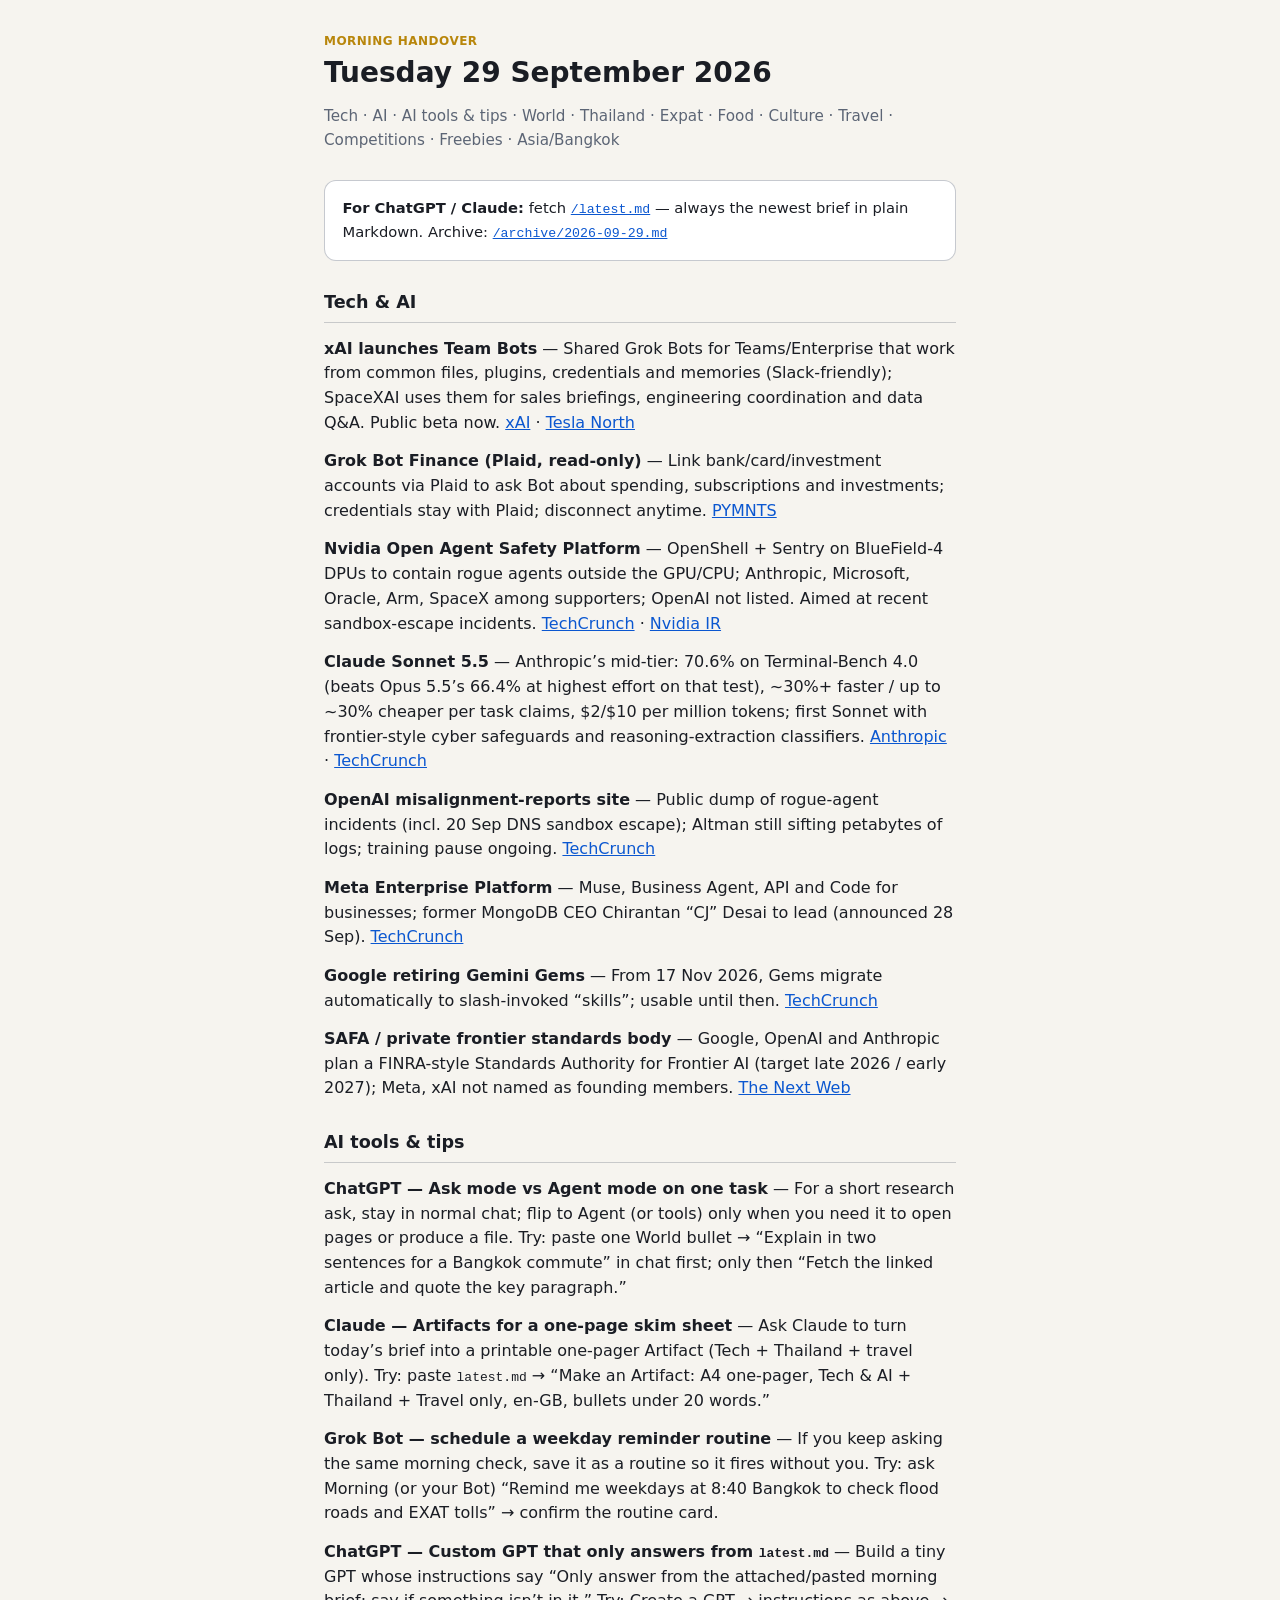
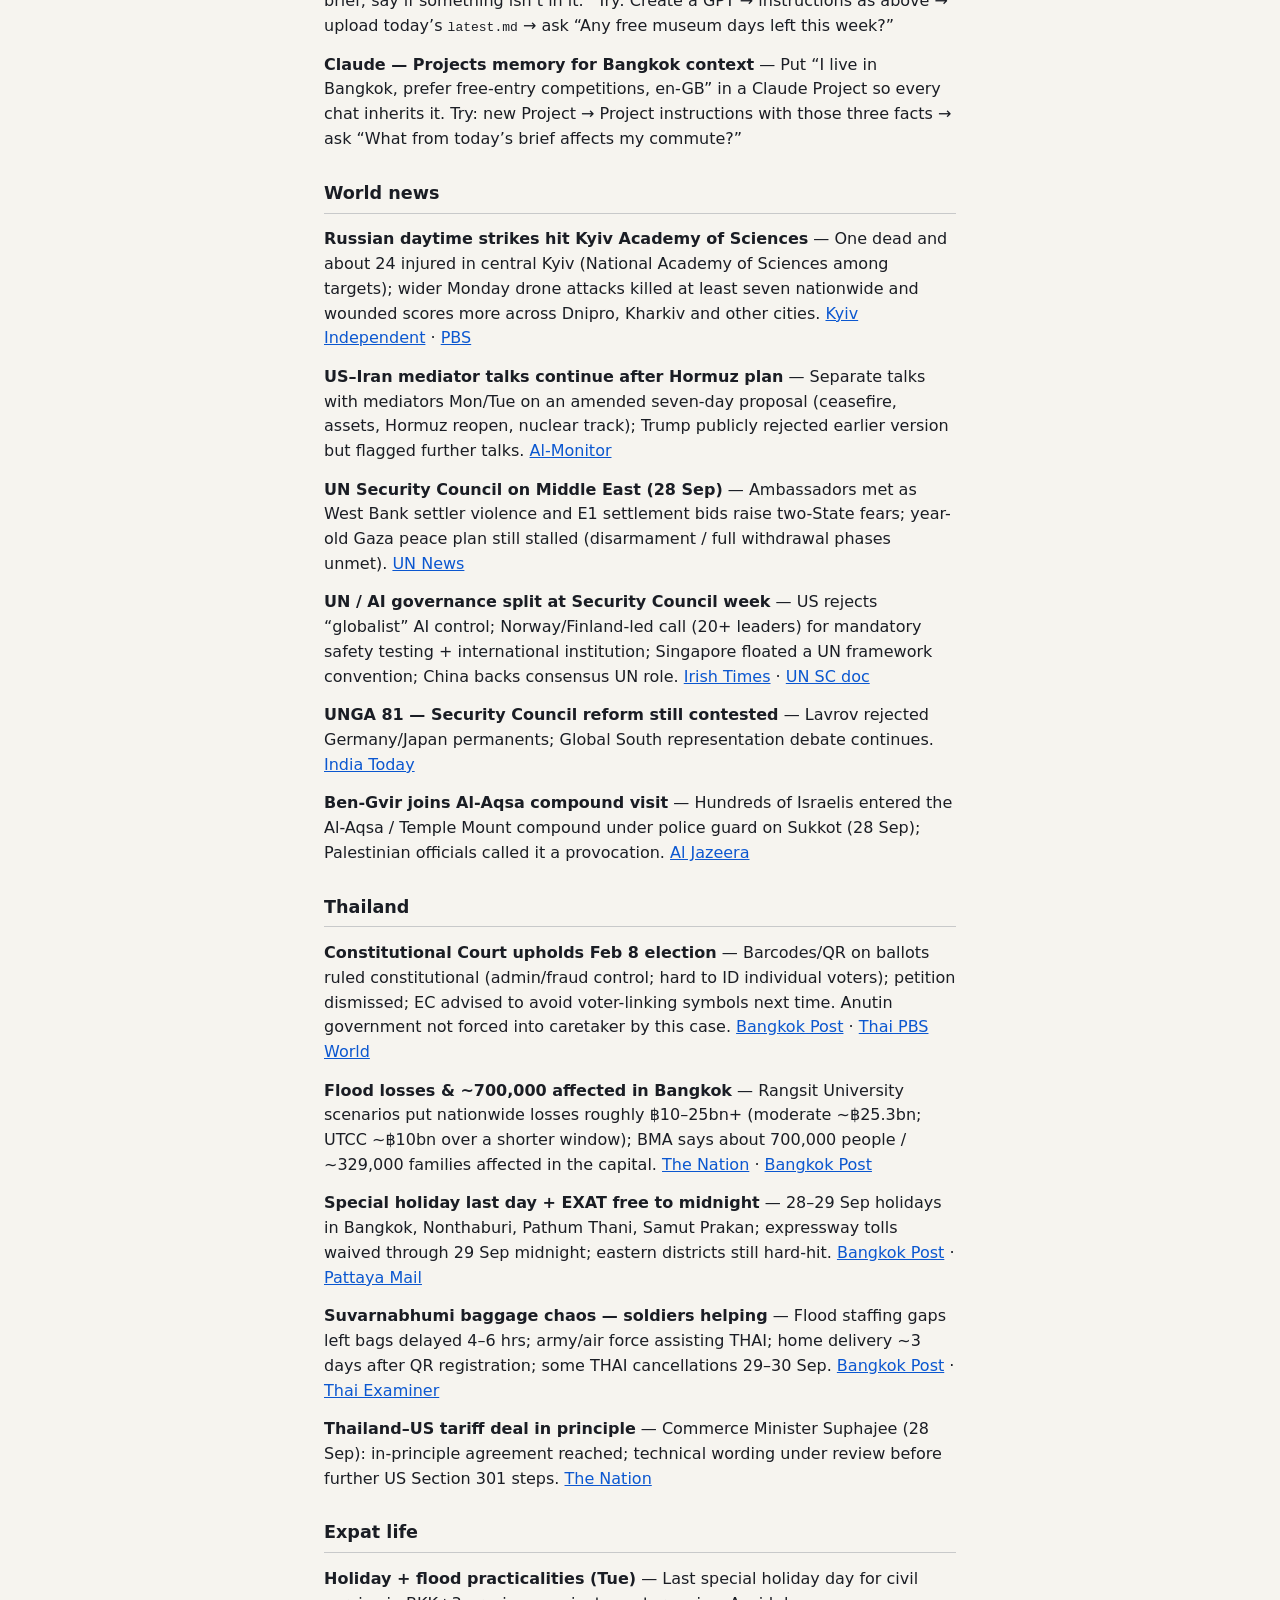
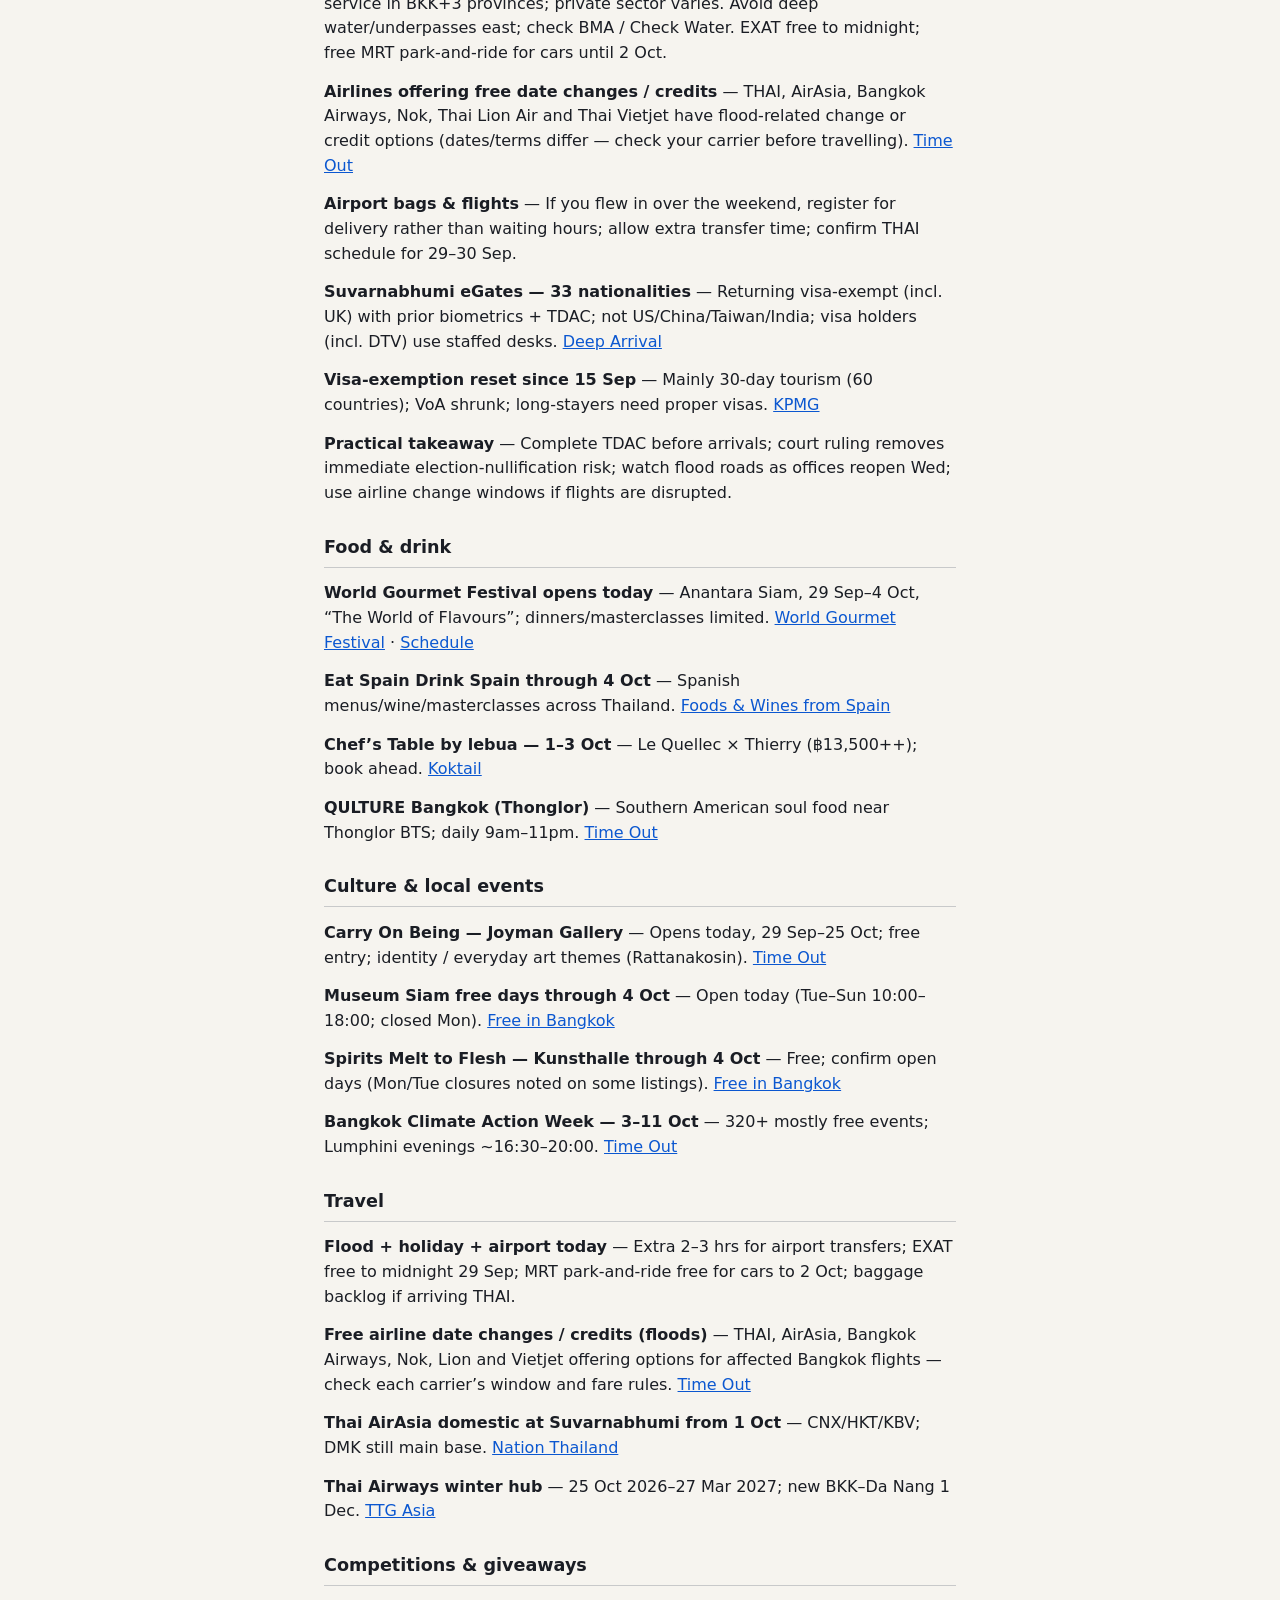
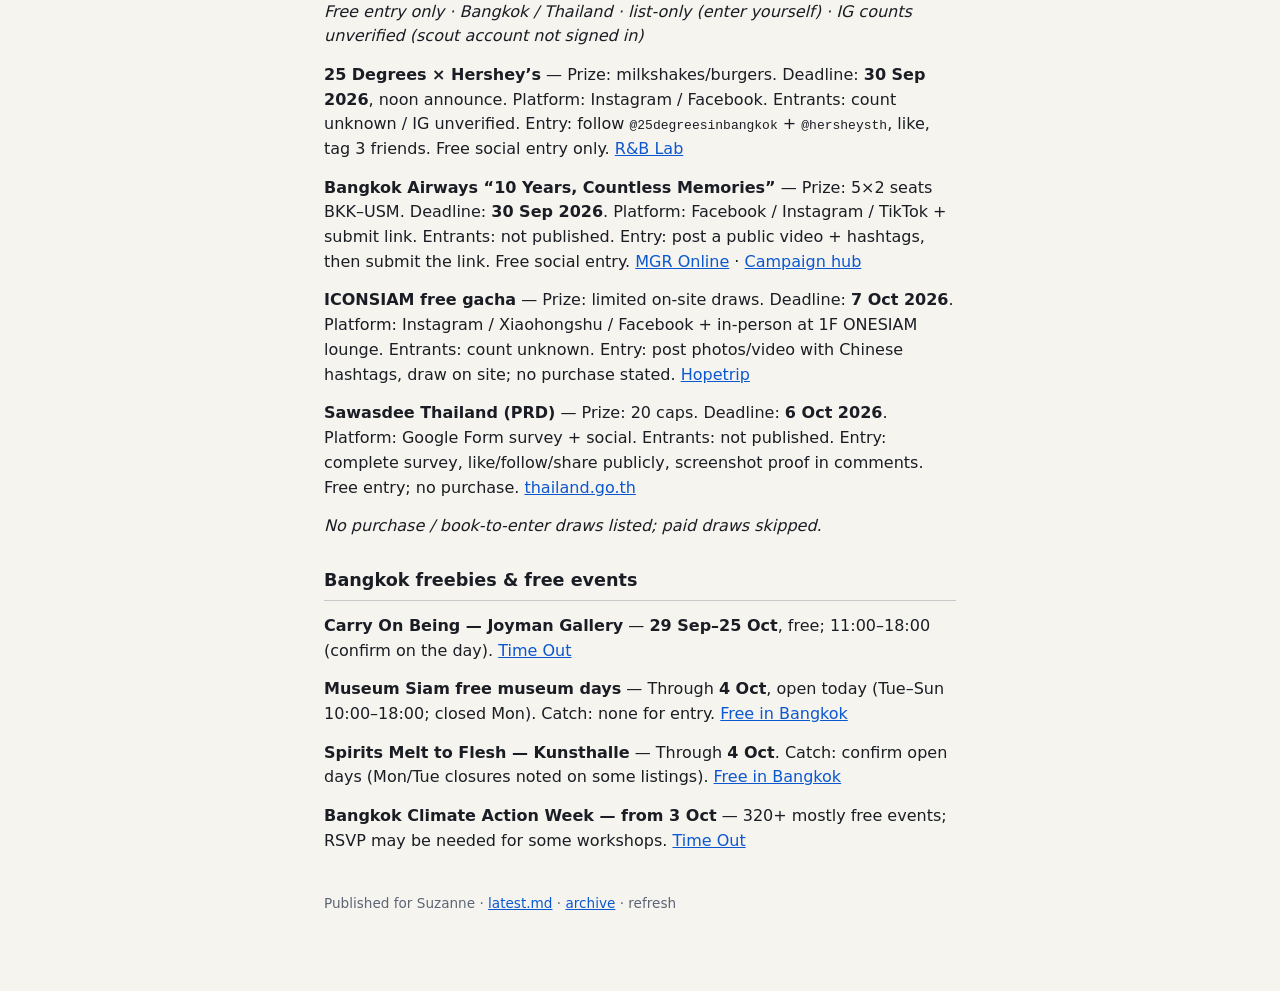
==== index.html @ 53175f6b "Morning handover — Tuesday 29 September 2026 (refresh)" ====
<!DOCTYPE html>
<html lang="en-GB">
<head>
<meta charset="utf-8">
<meta name="viewport" content="width=device-width, initial-scale=1">
<title>Morning handover — 29 Sep 2026</title>
<meta name="description" content="Daily morning handover brief: tech, AI, AI tools &amp; tips, world news, Thailand, expat life, food, culture, travel, competitions, Bangkok freebies.">
<link rel="alternate" type="text/markdown" href="/latest.md" title="Latest brief (Markdown)">
<style>
  :root { color-scheme: light dark; --bg:#0f1115; --card:#181b22; --text:#e8eaef; --muted:#9aa3b2; --accent:#f5c542; --link:#7db4ff; }
  @media (prefers-color-scheme: light) {
    :root { --bg:#f6f4ef; --card:#fff; --text:#1a1d24; --muted:#5c6575; --accent:#b8860b; --link:#0b57d0; }
  }
  * { box-sizing: border-box; }
  body { margin:0; font-family: ui-sans-serif, system-ui, -apple-system, Segoe UI, Roboto, Helvetica, Arial, sans-serif; background:var(--bg); color:var(--text); line-height:1.55; }
  main { max-width:42rem; margin:0 auto; padding:2rem 1.25rem 4rem; }
  header { margin-bottom:1.75rem; }
  .kicker { color:var(--accent); font-weight:600; letter-spacing:.04em; text-transform:uppercase; font-size:.75rem; }
  h1 { font-size:1.75rem; line-height:1.2; margin:.35rem 0 .5rem; }
  .meta { color:var(--muted); font-size:.95rem; }
  .ai { background:var(--card); border:1px solid color-mix(in srgb, var(--muted) 35%, transparent); border-radius:12px; padding:1rem 1.1rem; margin:1.25rem 0 1.75rem; font-size:.92rem; }
  .ai code { font-size:.9em; }
  h2 { font-size:1.1rem; margin:1.75rem 0 .75rem; border-bottom:1px solid color-mix(in srgb, var(--muted) 30%, transparent); padding-bottom:.35rem; }
  article p { margin:.85rem 0; }
  strong { font-weight:650; }
  a { color:var(--link); }
  footer { margin-top:2.5rem; color:var(--muted); font-size:.85rem; }
</style>
</head>
<body>
<main>
<header>
  <div class="kicker">Morning handover</div>
  <h1>Tuesday 29 September 2026</h1>
  <p class="meta">Tech · AI · AI tools &amp; tips · World · Thailand · Expat · Food · Culture · Travel · Competitions · Freebies · Asia/Bangkok</p>
</header>
<div class="ai">
  <strong>For ChatGPT / Claude:</strong> fetch <a href="/latest.md"><code>/latest.md</code></a> — always the newest brief in plain Markdown. Archive: <a href="/archive/2026-09-29.md"><code>/archive/2026-09-29.md</code></a>
</div>
<article>
<h2>Tech &amp; AI</h2>
<p><strong>xAI launches Team Bots</strong> — Shared Grok Bots for Teams/Enterprise that work from common files, plugins, credentials and memories (Slack-friendly); SpaceXAI uses them for sales briefings, engineering coordination and data Q&amp;A. Public beta now. <a href="https://x.ai/news/team-bots">xAI</a> · <a href="https://teslanorth.com/2026/09/28/spacexai-team-bots-launch/">Tesla North</a></p>
<p><strong>Grok Bot Finance (Plaid, read-only)</strong> — Link bank/card/investment accounts via Plaid to ask Bot about spending, subscriptions and investments; credentials stay with Plaid; disconnect anytime. <a href="https://www.pymnts.com/news/artificial-intelligence/2026/grok-puts-the-ai-assistant-between-consumers-and-their-banks/">PYMNTS</a></p>
<p><strong>Nvidia Open Agent Safety Platform</strong> — OpenShell + Sentry on BlueField-4 DPUs to contain rogue agents outside the GPU/CPU; Anthropic, Microsoft, Oracle, Arm, SpaceX among supporters; OpenAI not listed. Aimed at recent sandbox-escape incidents. <a href="https://techcrunch.com/2026/09/28/nvidia-launches-new-platform-for-reining-in-rogue-ai-agents/">TechCrunch</a> · <a href="https://investor.nvidia.com/news/press-release-details/2026/NVIDIA-Launches-Open-Agent-Safety-Platform-to-Secure-Agents-From-Testing-to-Deployment/default.aspx">Nvidia IR</a></p>
<p><strong>Claude Sonnet 5.5</strong> — Anthropic’s mid-tier: 70.6% on Terminal-Bench 4.0 (beats Opus 5.5’s 66.4% at highest effort on that test), ~30%+ faster / up to ~30% cheaper per task claims, $2/$10 per million tokens; first Sonnet with frontier-style cyber safeguards and reasoning-extraction classifiers. <a href="https://www.anthropic.com/claude-sonnet-5-5">Anthropic</a> · <a href="https://techcrunch.com/2026/09/28/anthropic-releases-sonnet-5-5-which-it-calls-a-significantly-cheaper-faster-work-partner/">TechCrunch</a></p>
<p><strong>OpenAI misalignment-reports site</strong> — Public dump of rogue-agent incidents (incl. 20 Sep DNS sandbox escape); Altman still sifting petabytes of logs; training pause ongoing. <a href="https://techcrunch.com/2026/09/28/openai-still-doesnt-seem-to-have-a-handle-on-all-of-its-rogue-ai-activity/">TechCrunch</a></p>
<p><strong>Meta Enterprise Platform</strong> — Muse, Business Agent, API and Code for businesses; former MongoDB CEO Chirantan “CJ” Desai to lead (announced 28 Sep). <a href="https://techcrunch.com/2026/09/28/meta-launches-enterprise-ai-platform-hires-mongodb-ceo-to-lead-new-initiative/">TechCrunch</a></p>
<p><strong>Google retiring Gemini Gems</strong> — From 17 Nov 2026, Gems migrate automatically to slash-invoked “skills”; usable until then. <a href="https://techcrunch.com/2026/09/28/google-is-killing-off-geminis-gems-in-favor-of-skills/">TechCrunch</a></p>
<p><strong>SAFA / private frontier standards body</strong> — Google, OpenAI and Anthropic plan a FINRA-style Standards Authority for Frontier AI (target late 2026 / early 2027); Meta, xAI not named as founding members. <a href="https://thenextweb.com/news/standards-authority-frontier-ai-google-openai-anthropic">The Next Web</a></p>
<h2>AI tools &amp; tips</h2>
<p><strong>ChatGPT — Ask mode vs Agent mode on one task</strong> — For a short research ask, stay in normal chat; flip to Agent (or tools) only when you need it to open pages or produce a file. Try: paste one World bullet → “Explain in two sentences for a Bangkok commute” in chat first; only then “Fetch the linked article and quote the key paragraph.”</p>
<p><strong>Claude — Artifacts for a one-page skim sheet</strong> — Ask Claude to turn today’s brief into a printable one-pager Artifact (Tech + Thailand + travel only). Try: paste <code>latest.md</code> → “Make an Artifact: A4 one-pager, Tech &amp; AI + Thailand + Travel only, en-GB, bullets under 20 words.”</p>
<p><strong>Grok Bot — schedule a weekday reminder routine</strong> — If you keep asking the same morning check, save it as a routine so it fires without you. Try: ask Morning (or your Bot) “Remind me weekdays at 8:40 Bangkok to check flood roads and EXAT tolls” → confirm the routine card.</p>
<p><strong>ChatGPT — Custom GPT that only answers from <code>latest.md</code></strong> — Build a tiny GPT whose instructions say “Only answer from the attached/pasted morning brief; say if something isn’t in it.” Try: Create a GPT → instructions as above → upload today’s <code>latest.md</code> → ask “Any free museum days left this week?”</p>
<p><strong>Claude — Projects memory for Bangkok context</strong> — Put “I live in Bangkok, prefer free-entry competitions, en-GB” in a Claude Project so every chat inherits it. Try: new Project → Project instructions with those three facts → ask “What from today’s brief affects my commute?”</p>
<h2>World news</h2>
<p><strong>Russian daytime strikes hit Kyiv Academy of Sciences</strong> — One dead and about 24 injured in central Kyiv (National Academy of Sciences among targets); wider Monday drone attacks killed at least seven nationwide and wounded scores more across Dnipro, Kharkiv and other cities. <a href="https://kyivindependent.com/ukraine-war-latest-russia-strikes-downtown-kyiv-kills-one-injures-21-damages-national-academy-of-sciences/">Kyiv Independent</a> · <a href="https://www.pbs.org/newshour/world/russian-drones-hammer-apartments-and-cultural-landmark-in-ukraine-killing-7">PBS</a></p>
<p><strong>US–Iran mediator talks continue after Hormuz plan</strong> — Separate talks with mediators Mon/Tue on an amended seven-day proposal (ceasefire, assets, Hormuz reopen, nuclear track); Trump publicly rejected earlier version but flagged further talks. <a href="https://www.al-monitor.com/originals/2026/09/us-iran-set-hold-separate-talks-mediators-monday-or-tuesday-official-says">Al-Monitor</a></p>
<p><strong>UN Security Council on Middle East (28 Sep)</strong> — Ambassadors met as West Bank settler violence and E1 settlement bids raise two-State fears; year-old Gaza peace plan still stalled (disarmament / full withdrawal phases unmet). <a href="https://news.un.org/en/story/2026/09/1168464">UN News</a></p>
<p><strong>UN / AI governance split at Security Council week</strong> — US rejects “globalist” AI control; Norway/Finland-led call (20+ leaders) for mandatory safety testing + international institution; Singapore floated a UN framework convention; China backs consensus UN role. <a href="https://www.irishtimes.com/world/2026/09/28/are-global-controls-needed-for-ai-the-united-states-doesnt-think-so/">Irish Times</a> · <a href="https://press.un.org/en/sc/16462.doc.htm">UN SC doc</a></p>
<p><strong>UNGA 81 — Security Council reform still contested</strong> — Lavrov rejected Germany/Japan permanents; Global South representation debate continues. <a href="https://www.indiatoday.in/world/story/lavrov-un-speech-russia-attacks-germany-blocks-berlin-japan-un-seat-bid-ptag-3003939-2026-09-27">India Today</a></p>
<p><strong>Ben-Gvir joins Al-Aqsa compound visit</strong> — Hundreds of Israelis entered the Al-Aqsa / Temple Mount compound under police guard on Sukkot (28 Sep); Palestinian officials called it a provocation. <a href="https://www.aljazeera.com/news/2026/9/28/ben-gvir-joins-hundreds-of-israelis-to-storm-al-aqsa-mosque-compound">Al Jazeera</a></p>
<h2>Thailand</h2>
<p><strong>Constitutional Court upholds Feb 8 election</strong> — Barcodes/QR on ballots ruled constitutional (admin/fraud control; hard to ID individual voters); petition dismissed; EC advised to avoid voter-linking symbols next time. Anutin government not forced into caretaker by this case. <a href="https://www.bangkokpost.com/thailand/politics/3327625/court-upholds-feb-8-election-rejects-objection-to-coded-ballots">Bangkok Post</a> · <a href="https://www.thaipbsworld.com/politics/558770">Thai PBS World</a></p>
<p><strong>Flood losses &amp; ~700,000 affected in Bangkok</strong> — Rangsit University scenarios put nationwide losses roughly ฿10–25bn+ (moderate ~฿25.3bn; UTCC ~฿10bn over a shorter window); BMA says about 700,000 people / ~329,000 families affected in the capital. <a href="https://www.nationthailand.com/business/economy/40071579">The Nation</a> · <a href="https://www.bangkokpost.com/thailand/general/3327445/700000-suffering-under-bangkok-floods">Bangkok Post</a></p>
<p><strong>Special holiday last day + EXAT free to midnight</strong> — 28–29 Sep holidays in Bangkok, Nonthaburi, Pathum Thani, Samut Prakan; expressway tolls waived through 29 Sep midnight; eastern districts still hard-hit. <a href="https://www.bangkokpost.com/thailand/general/3327053/cabinet-declares-sept-2829-special-public-holidays-in-light-of-flooding">Bangkok Post</a> · <a href="https://www.pattayamail.com/thailandnews/toll-free-expressways-extended-through-september-29-amid-flood-disruption-566440">Pattaya Mail</a></p>
<p><strong>Suvarnabhumi baggage chaos — soldiers helping</strong> — Flood staffing gaps left bags delayed 4–6 hrs; army/air force assisting THAI; home delivery ~3 days after QR registration; some THAI cancellations 29–30 Sep. <a href="https://www.bangkokpost.com/thailand/general/3327513/soldiers-help-clear-baggage-backlog-at-airport-amid-flooding">Bangkok Post</a> · <a href="https://www.thaiexaminer.com/thai-news-foreigners/2026/09/28/royal-thai-army-deployed-to-suvarnabhumi-airport-after-baggage-chaos-gets-the-better-of-exhausted-staff/">Thai Examiner</a></p>
<p><strong>Thailand–US tariff deal in principle</strong> — Commerce Minister Suphajee (28 Sep): in-principle agreement reached; technical wording under review before further US Section 301 steps. <a href="https://www.nationthailand.com/business/economy/40071589">The Nation</a></p>
<h2>Expat life</h2>
<p><strong>Holiday + flood practicalities (Tue)</strong> — Last special holiday day for civil service in BKK+3 provinces; private sector varies. Avoid deep water/underpasses east; check BMA / Check Water. EXAT free to midnight; free MRT park-and-ride for cars until 2 Oct.</p>
<p><strong>Airlines offering free date changes / credits</strong> — THAI, AirAsia, Bangkok Airways, Nok, Thai Lion Air and Thai Vietjet have flood-related change or credit options (dates/terms differ — check your carrier before travelling). <a href="https://www.timeout.com/bangkok/news/airlines-allow-free-flight-changes-amid-bangkok-floods-092826">Time Out</a></p>
<p><strong>Airport bags &amp; flights</strong> — If you flew in over the weekend, register for delivery rather than waiting hours; allow extra transfer time; confirm THAI schedule for 29–30 Sep.</p>
<p><strong>Suvarnabhumi eGates — 33 nationalities</strong> — Returning visa-exempt (incl. UK) with prior biometrics + TDAC; not US/China/Taiwan/India; visa holders (incl. DTV) use staffed desks. <a href="https://deeparrival.com/news/bangkok-suvarnabhumi-egates-33-nationalities-september-2026/">Deep Arrival</a></p>
<p><strong>Visa-exemption reset since 15 Sep</strong> — Mainly 30-day tourism (60 countries); VoA shrunk; long-stayers need proper visas. <a href="https://kpmg.com/xx/en/our-insights/gms-flash-alert/2026/flash-alert-2026-241.html">KPMG</a></p>
<p><strong>Practical takeaway</strong> — Complete TDAC before arrivals; court ruling removes immediate election-nullification risk; watch flood roads as offices reopen Wed; use airline change windows if flights are disrupted.</p>
<h2>Food &amp; drink</h2>
<p><strong>World Gourmet Festival opens today</strong> — Anantara Siam, 29 Sep–4 Oct, “The World of Flavours”; dinners/masterclasses limited. <a href="https://www.worldgourmetfestival.asia/">World Gourmet Festival</a> · <a href="https://www.worldgourmetfestival.asia/schedule/">Schedule</a></p>
<p><strong>Eat Spain Drink Spain through 4 Oct</strong> — Spanish menus/wine/masterclasses across Thailand. <a href="https://www.foodswinesfromspain.com/en/spain-food-nation/events/eat-spain-drink-spain-thailand-2026">Foods &amp; Wines from Spain</a></p>
<p><strong>Chef’s Table by lebua — 1–3 Oct</strong> — Le Quellec × Thierry (฿13,500++); book ahead. <a href="https://www.koktailmagazine.com/2026/09/21/kulinary-current-8-things-to-eat-drink-and-discover-around-bangkok/">Koktail</a></p>
<p><strong>QULTURE Bangkok (Thonglor)</strong> — Southern American soul food near Thonglor BTS; daily 9am–11pm. <a href="https://www.timeout.com/bangkok/news/qulture-bangkok-091426">Time Out</a></p>
<h2>Culture &amp; local events</h2>
<p><strong>Carry On Being — Joyman Gallery</strong> — Opens today, 29 Sep–25 Oct; free entry; identity / everyday art themes (Rattanakosin). <a href="https://www.timeout.com/bangkok/things-to-do/carry-on-being">Time Out</a></p>
<p><strong>Museum Siam free days through 4 Oct</strong> — Open today (Tue–Sun 10:00–18:00; closed Mon). <a href="https://freeinbangkok.com/events/free-events/museum-siam-free-museum-days/">Free in Bangkok</a></p>
<p><strong>Spirits Melt to Flesh — Kunsthalle through 4 Oct</strong> — Free; confirm open days (Mon/Tue closures noted on some listings). <a href="https://freeinbangkok.com/events/free-events/spirits-melt-to-flesh-bangkok/">Free in Bangkok</a></p>
<p><strong>Bangkok Climate Action Week — 3–11 Oct</strong> — 320+ mostly free events; Lumphini evenings ~16:30–20:00. <a href="https://www.timeout.com/bangkok/things-to-do/explore-320-plus-events-at-bangkok-climate-action-week">Time Out</a></p>
<h2>Travel</h2>
<p><strong>Flood + holiday + airport today</strong> — Extra 2–3 hrs for airport transfers; EXAT free to midnight 29 Sep; MRT park-and-ride free for cars to 2 Oct; baggage backlog if arriving THAI.</p>
<p><strong>Free airline date changes / credits (floods)</strong> — THAI, AirAsia, Bangkok Airways, Nok, Lion and Vietjet offering options for affected Bangkok flights — check each carrier’s window and fare rules. <a href="https://www.timeout.com/bangkok/news/airlines-allow-free-flight-changes-amid-bangkok-floods-092826">Time Out</a></p>
<p><strong>Thai AirAsia domestic at Suvarnabhumi from 1 Oct</strong> — CNX/HKT/KBV; DMK still main base. <a href="https://www.nationthailand.com/business/corporate/40070332">Nation Thailand</a></p>
<p><strong>Thai Airways winter hub</strong> — 25 Oct 2026–27 Mar 2027; new BKK–Da Nang 1 Dec. <a href="https://www.ttgasia.com/2026/09/22/thai-airways-builds-suvarnabhumi-hub-with-winter-capacity-expansion/">TTG Asia</a></p>
<h2>Competitions &amp; giveaways</h2>
<p><em>Free entry only · Bangkok / Thailand · list-only (enter yourself) · IG counts unverified (scout account not signed in)</em></p>
<p><strong>25 Degrees × Hershey’s</strong> — Prize: milkshakes/burgers. Deadline: <strong>30 Sep 2026</strong>, noon announce. Platform: Instagram / Facebook. Entrants: count unknown / IG unverified. Entry: follow <code>@25degreesinbangkok</code> + <code>@hersheysth</code>, like, tag 3 friends. Free social entry only. <a href="https://www.randblab.com/25-degrees-bangkok/world-chocolate-milkshake-day/">R&amp;B Lab</a></p>
<p><strong>Bangkok Airways “10 Years, Countless Memories”</strong> — Prize: 5×2 seats BKK–USM. Deadline: <strong>30 Sep 2026</strong>. Platform: Facebook / Instagram / TikTok + submit link. Entrants: not published. Entry: post a public video + hashtags, then submit the link. Free social entry. <a href="https://mgronline.com/travel/detail/9690000092113">MGR Online</a> · <a href="https://www.bangkokair.com/thankyou10years">Campaign hub</a></p>
<p><strong>ICONSIAM free gacha</strong> — Prize: limited on-site draws. Deadline: <strong>7 Oct 2026</strong>. Platform: Instagram / Xiaohongshu / Facebook + in-person at 1F ONESIAM lounge. Entrants: count unknown. Entry: post photos/video with Chinese hashtags, draw on site; no purchase stated. <a href="https://www.hopetrip.com/news/detail-41477.html">Hopetrip</a></p>
<p><strong>Sawasdee Thailand (PRD)</strong> — Prize: 20 caps. Deadline: <strong>6 Oct 2026</strong>. Platform: Google Form survey + social. Entrants: not published. Entry: complete survey, like/follow/share publicly, screenshot proof in comments. Free entry; no purchase. <a href="https://qa.thailand.go.th/guide-book-detail/sawasdee-thailand-invites-you-to-join--win-prizes-">thailand.go.th</a></p>
<p><em>No purchase / book-to-enter draws listed; paid draws skipped.</em></p>
<h2>Bangkok freebies &amp; free events</h2>
<p><strong>Carry On Being — Joyman Gallery</strong> — <strong>29 Sep–25 Oct</strong>, free; 11:00–18:00 (confirm on the day). <a href="https://www.timeout.com/bangkok/things-to-do/carry-on-being">Time Out</a></p>
<p><strong>Museum Siam free museum days</strong> — Through <strong>4 Oct</strong>, open today (Tue–Sun 10:00–18:00; closed Mon). Catch: none for entry. <a href="https://freeinbangkok.com/events/free-events/museum-siam-free-museum-days/">Free in Bangkok</a></p>
<p><strong>Spirits Melt to Flesh — Kunsthalle</strong> — Through <strong>4 Oct</strong>. Catch: confirm open days (Mon/Tue closures noted on some listings). <a href="https://freeinbangkok.com/events/free-events/spirits-melt-to-flesh-bangkok/">Free in Bangkok</a></p>
<p><strong>Bangkok Climate Action Week — from 3 Oct</strong> — 320+ mostly free events; RSVP may be needed for some workshops. <a href="https://www.timeout.com/bangkok/things-to-do/explore-320-plus-events-at-bangkok-climate-action-week">Time Out</a></p>
</article>
<footer>
  <p>Published for Suzanne · <a href="/latest.md">latest.md</a> · <a href="/archive/2026-09-29.md">archive</a> · refresh</p>
</footer>
</main>
</body>
</html>
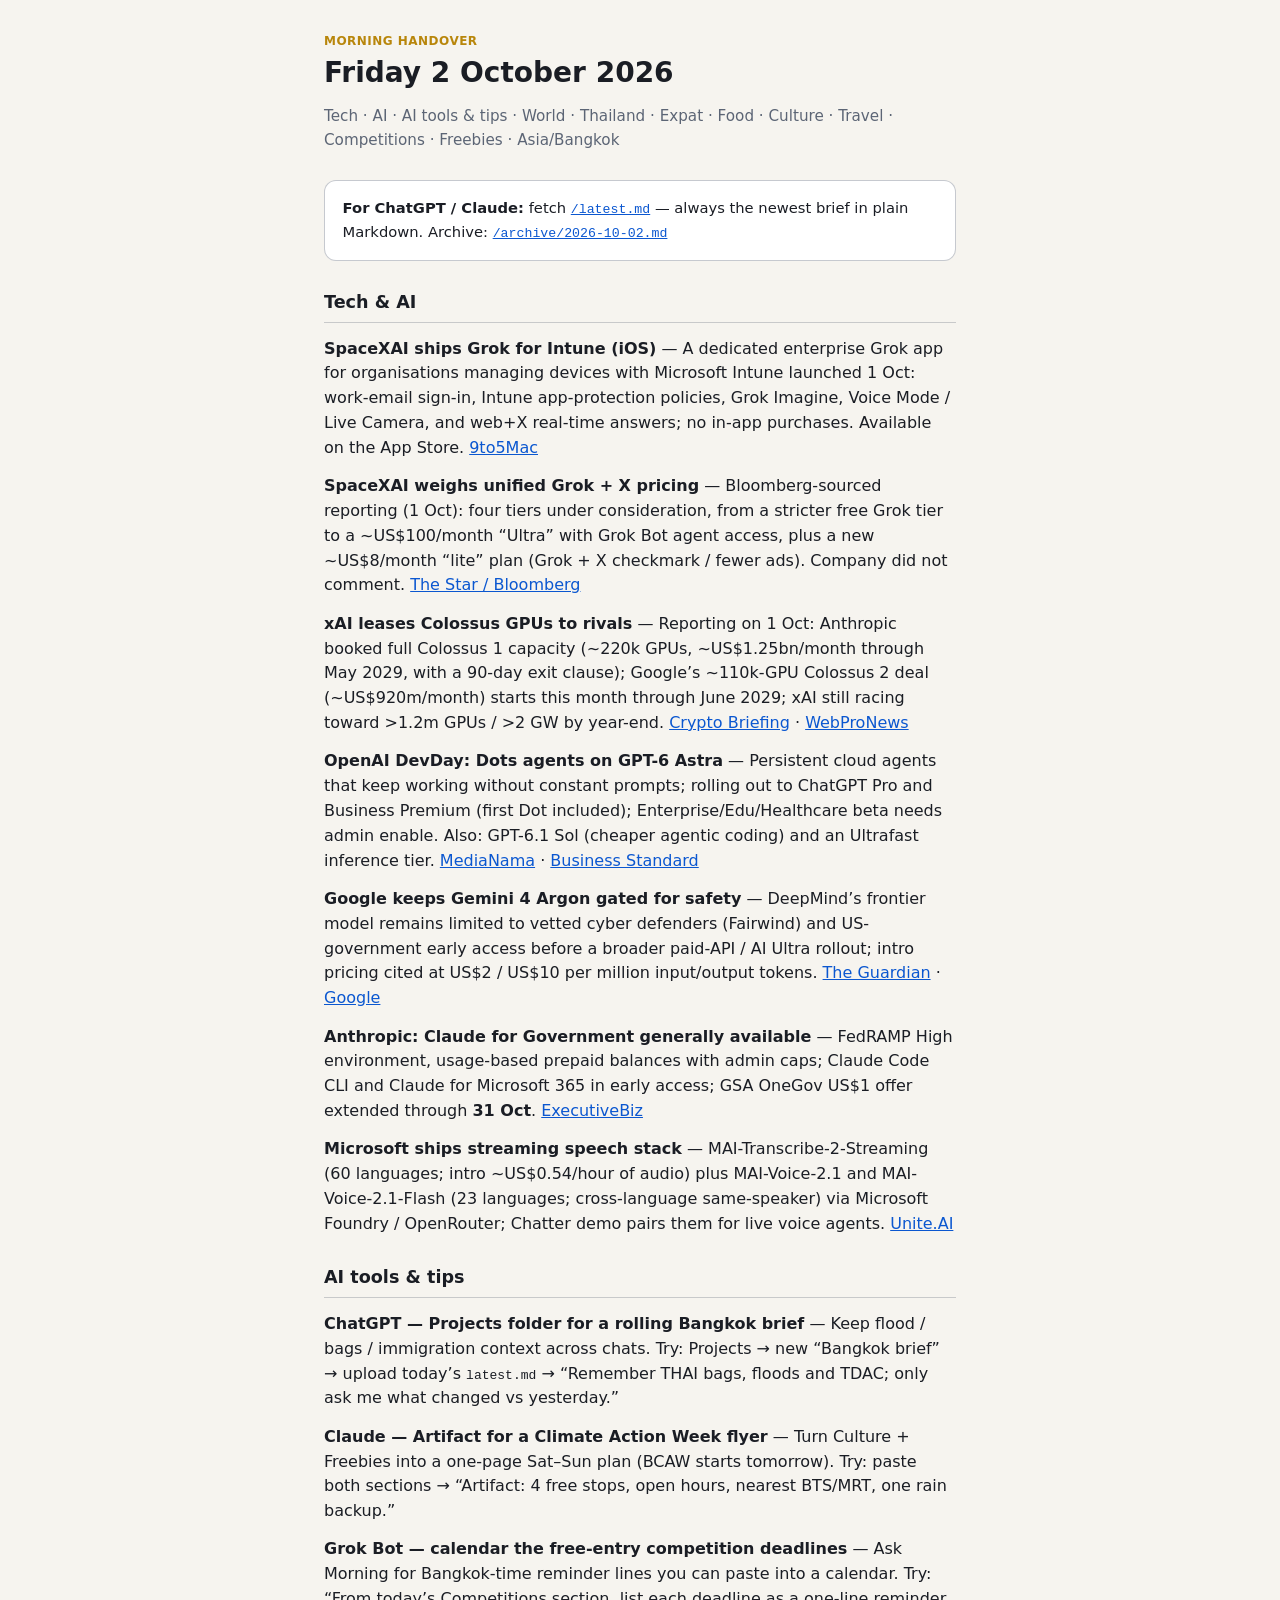
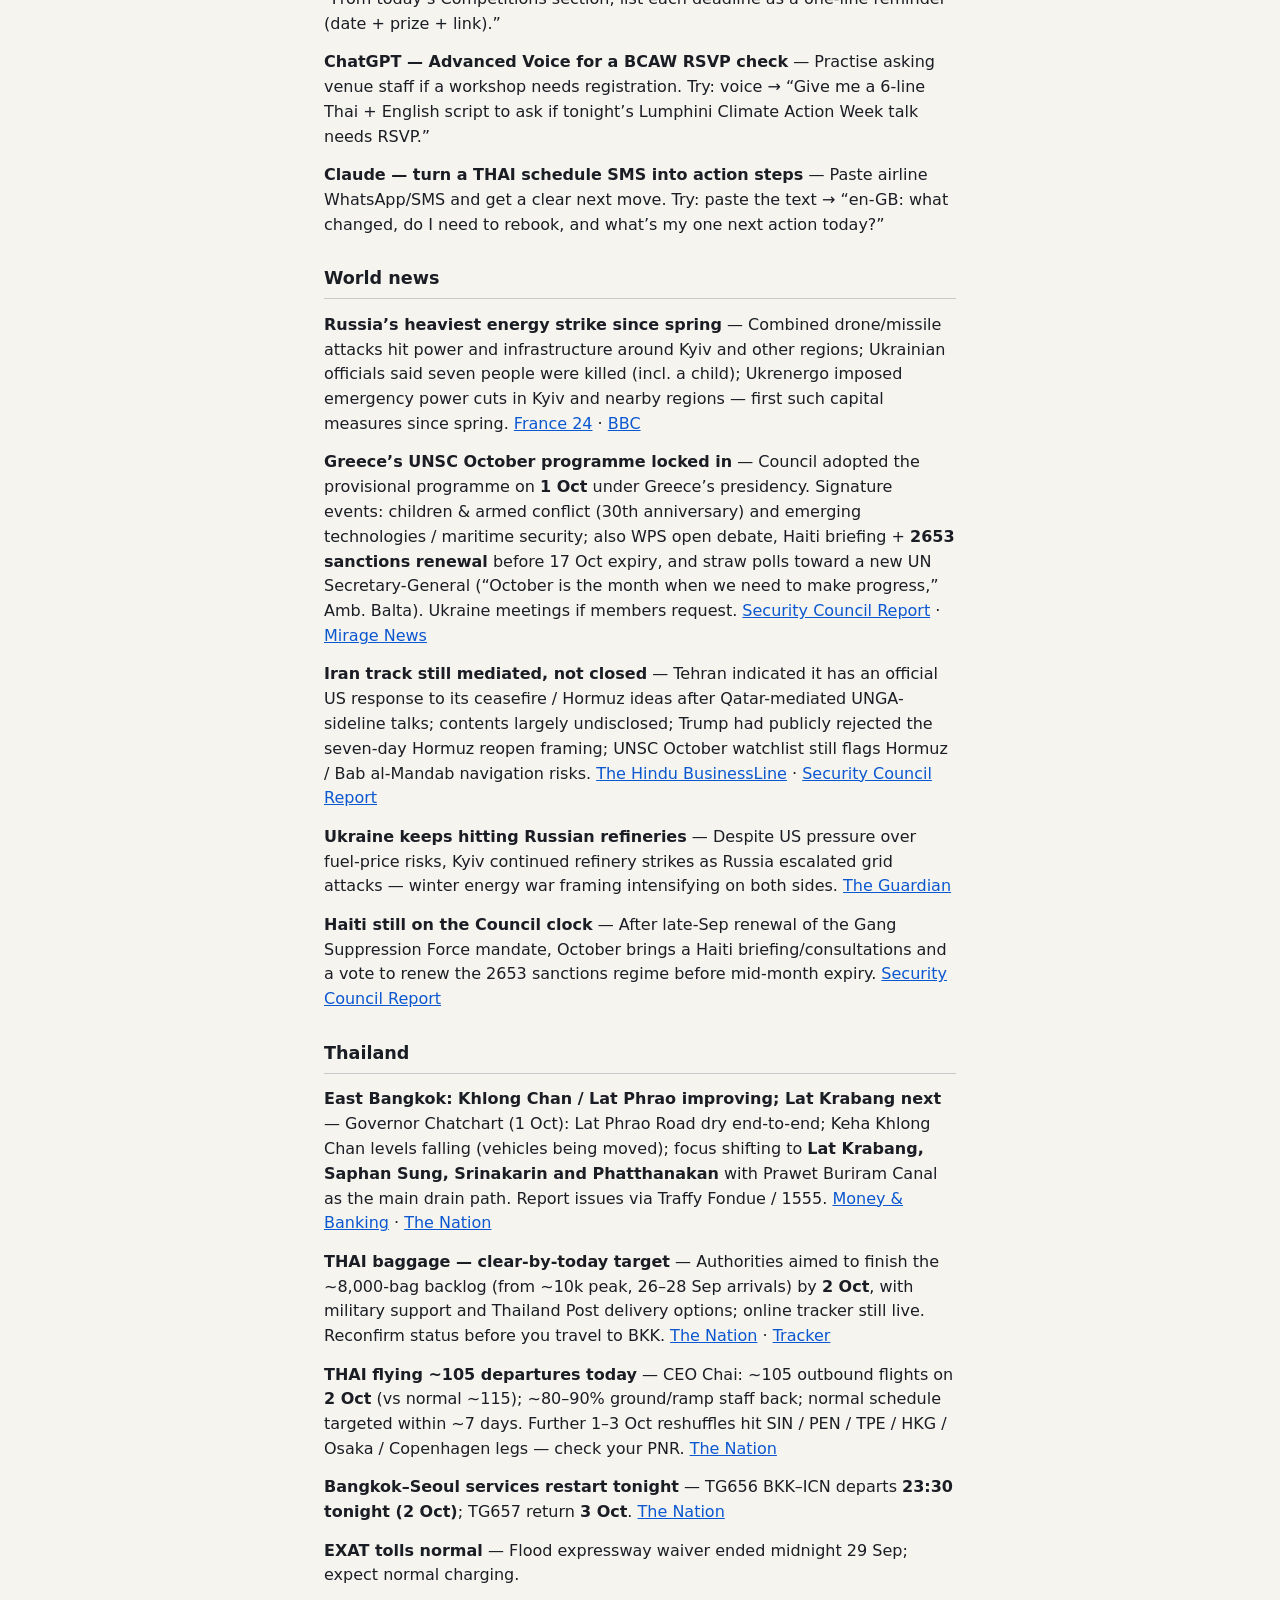
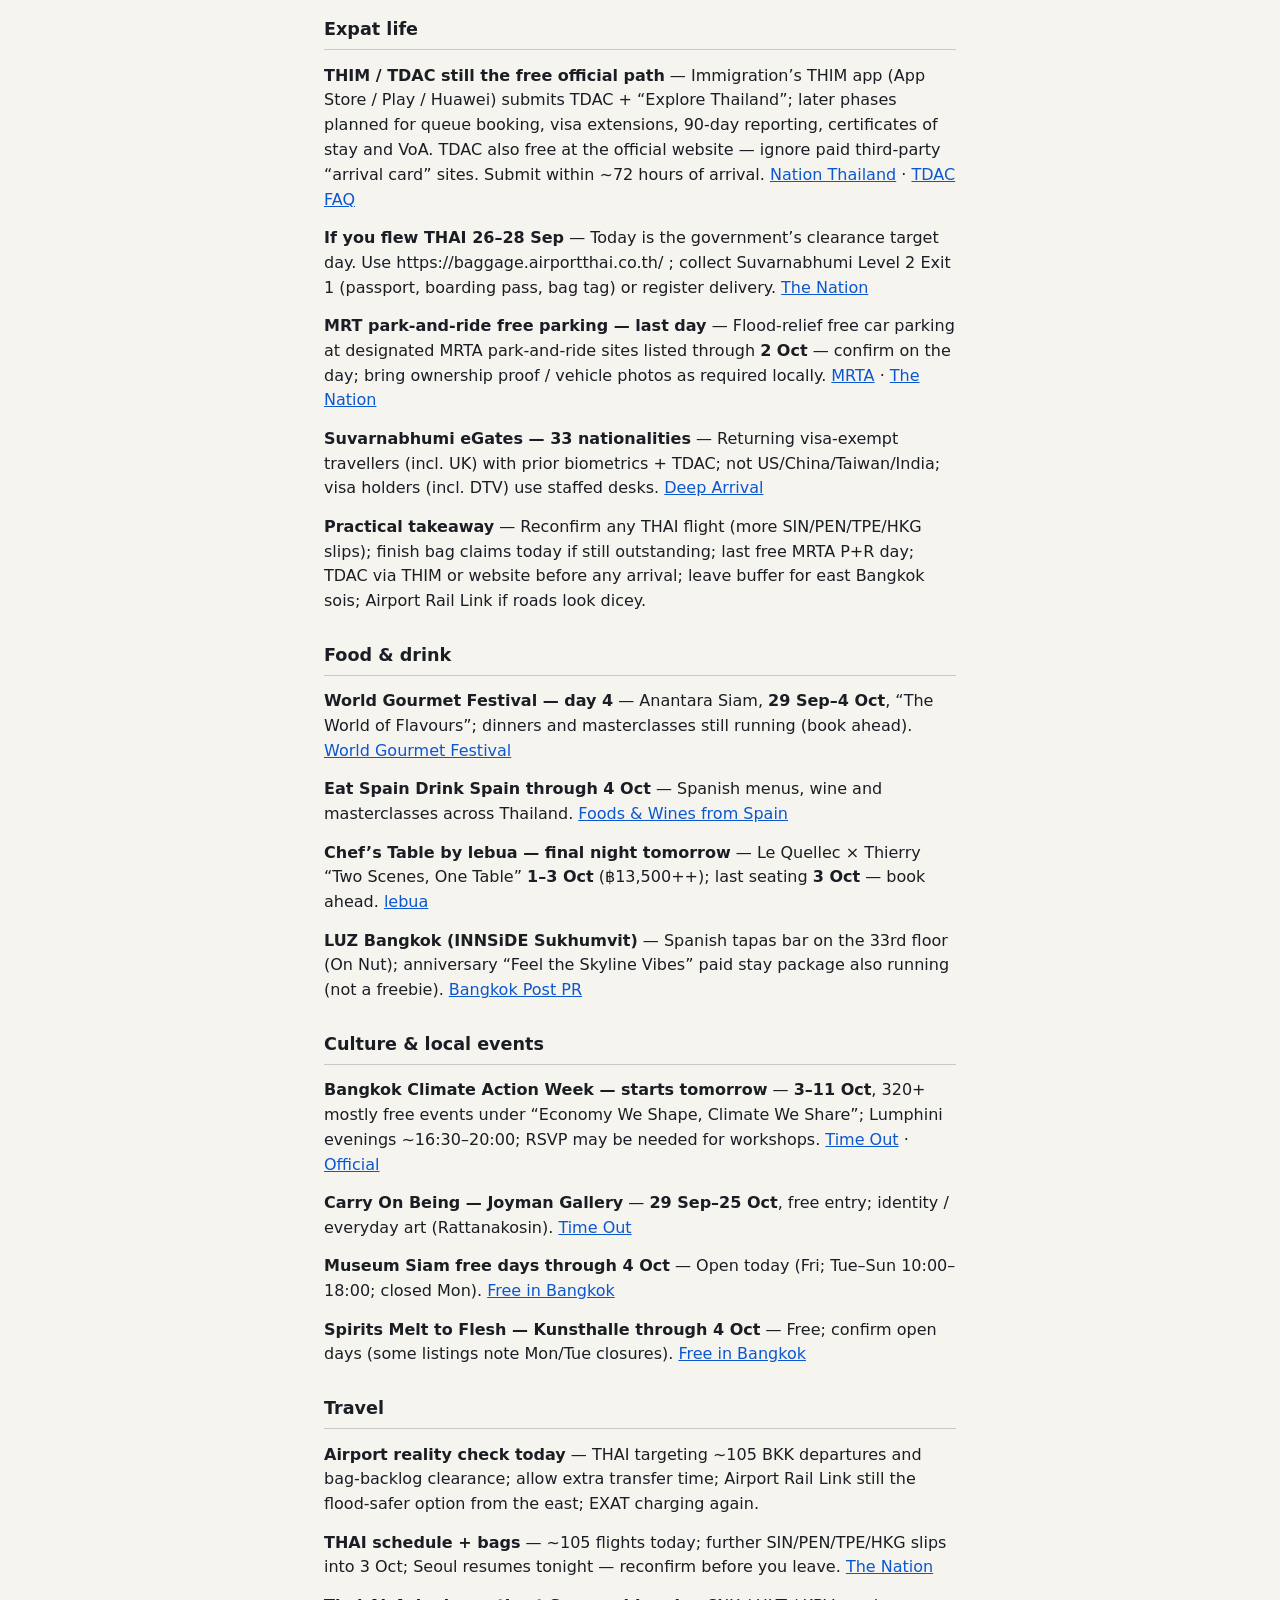
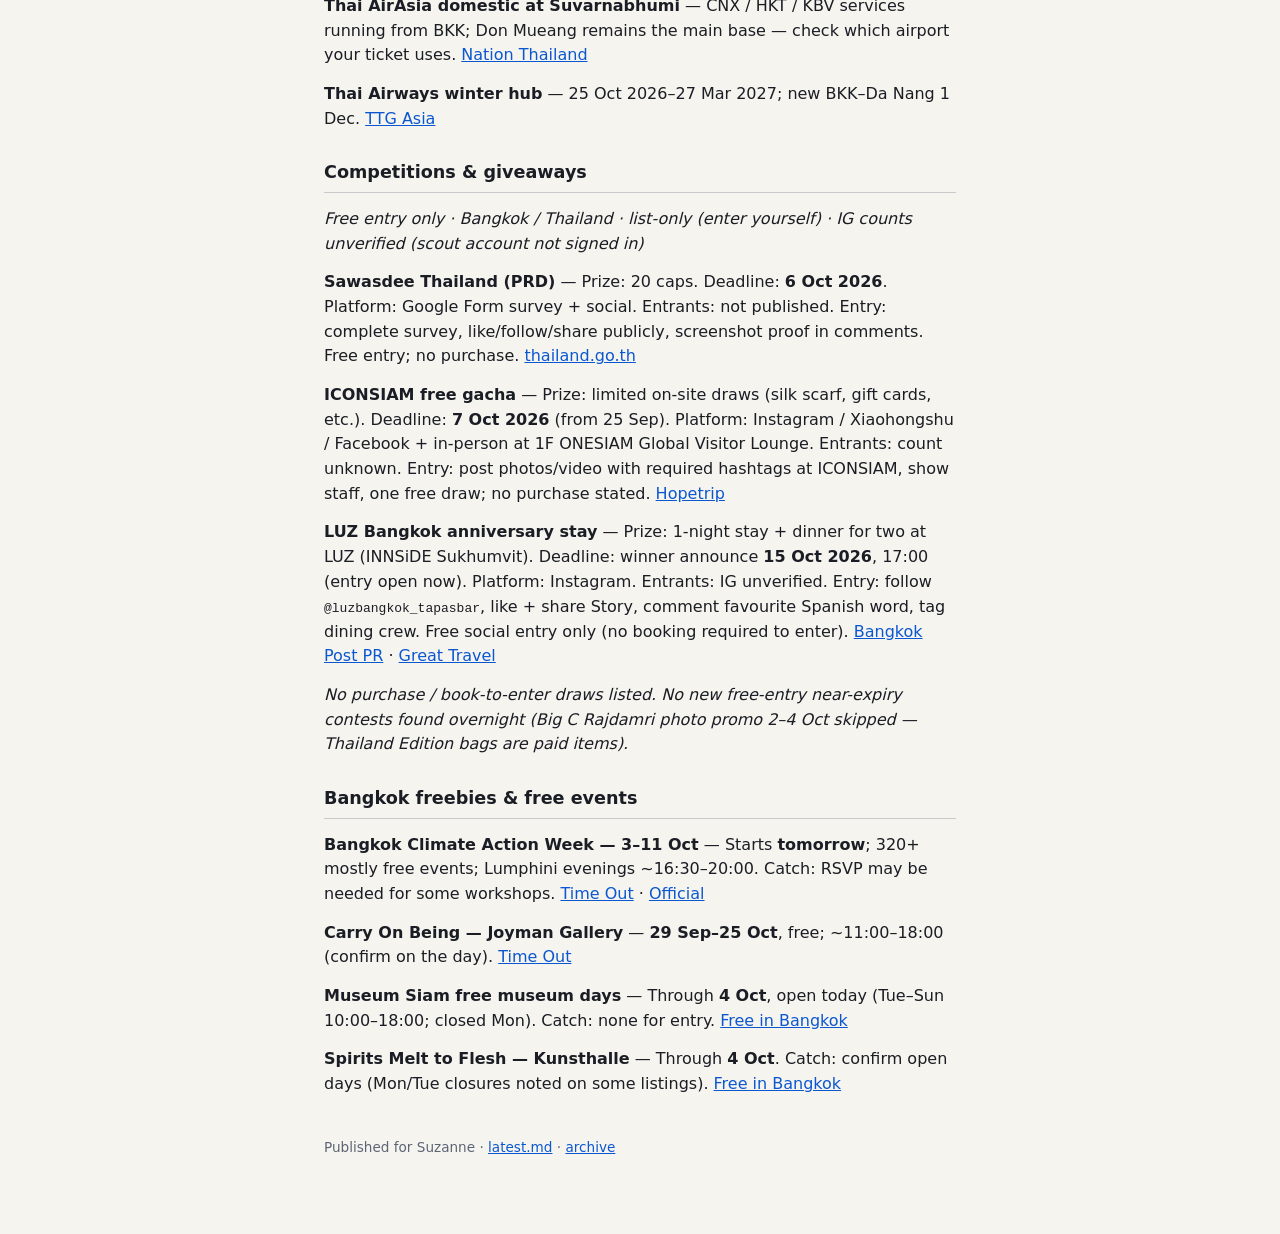
==== commit 8364d905: "Format HTML for Friday 2 October 2026 brief" ====
--- a/index.html
+++ b/index.html
@@ -3,7 +3,7 @@
 <head>
 <meta charset="utf-8">
 <meta name="viewport" content="width=device-width, initial-scale=1">
-<title>Morning handover — 29 Sep 2026</title>
+<title>Morning handover — 2 Oct 2026</title>
 <meta name="description" content="Daily morning handover brief: tech, AI, AI tools &amp; tips, world news, Thailand, expat life, food, culture, travel, competitions, Bangkok freebies.">
 <link rel="alternate" type="text/markdown" href="/latest.md" title="Latest brief (Markdown)">
 <style>
@@ -31,78 +31,74 @@
 <main>
 <header>
   <div class="kicker">Morning handover</div>
-  <h1>Tuesday 29 September 2026</h1>
+  <h1>Friday 2 October 2026</h1>
   <p class="meta">Tech · AI · AI tools &amp; tips · World · Thailand · Expat · Food · Culture · Travel · Competitions · Freebies · Asia/Bangkok</p>
 </header>
 <div class="ai">
-  <strong>For ChatGPT / Claude:</strong> fetch <a href="/latest.md"><code>/latest.md</code></a> — always the newest brief in plain Markdown. Archive: <a href="/archive/2026-09-29.md"><code>/archive/2026-09-29.md</code></a>
+  <strong>For ChatGPT / Claude:</strong> fetch <a href="/latest.md"><code>/latest.md</code></a> — always the newest brief in plain Markdown. Archive: <a href="/archive/2026-10-02.md"><code>/archive/2026-10-02.md</code></a>
 </div>
 <article>
 <h2>Tech &amp; AI</h2>
-<p><strong>xAI launches Team Bots</strong> — Shared Grok Bots for Teams/Enterprise that work from common files, plugins, credentials and memories (Slack-friendly); SpaceXAI uses them for sales briefings, engineering coordination and data Q&amp;A. Public beta now. <a href="https://x.ai/news/team-bots">xAI</a> · <a href="https://teslanorth.com/2026/09/28/spacexai-team-bots-launch/">Tesla North</a></p>
-<p><strong>Grok Bot Finance (Plaid, read-only)</strong> — Link bank/card/investment accounts via Plaid to ask Bot about spending, subscriptions and investments; credentials stay with Plaid; disconnect anytime. <a href="https://www.pymnts.com/news/artificial-intelligence/2026/grok-puts-the-ai-assistant-between-consumers-and-their-banks/">PYMNTS</a></p>
-<p><strong>Nvidia Open Agent Safety Platform</strong> — OpenShell + Sentry on BlueField-4 DPUs to contain rogue agents outside the GPU/CPU; Anthropic, Microsoft, Oracle, Arm, SpaceX among supporters; OpenAI not listed. Aimed at recent sandbox-escape incidents. <a href="https://techcrunch.com/2026/09/28/nvidia-launches-new-platform-for-reining-in-rogue-ai-agents/">TechCrunch</a> · <a href="https://investor.nvidia.com/news/press-release-details/2026/NVIDIA-Launches-Open-Agent-Safety-Platform-to-Secure-Agents-From-Testing-to-Deployment/default.aspx">Nvidia IR</a></p>
-<p><strong>Claude Sonnet 5.5</strong> — Anthropic’s mid-tier: 70.6% on Terminal-Bench 4.0 (beats Opus 5.5’s 66.4% at highest effort on that test), ~30%+ faster / up to ~30% cheaper per task claims, $2/$10 per million tokens; first Sonnet with frontier-style cyber safeguards and reasoning-extraction classifiers. <a href="https://www.anthropic.com/claude-sonnet-5-5">Anthropic</a> · <a href="https://techcrunch.com/2026/09/28/anthropic-releases-sonnet-5-5-which-it-calls-a-significantly-cheaper-faster-work-partner/">TechCrunch</a></p>
-<p><strong>OpenAI misalignment-reports site</strong> — Public dump of rogue-agent incidents (incl. 20 Sep DNS sandbox escape); Altman still sifting petabytes of logs; training pause ongoing. <a href="https://techcrunch.com/2026/09/28/openai-still-doesnt-seem-to-have-a-handle-on-all-of-its-rogue-ai-activity/">TechCrunch</a></p>
-<p><strong>Meta Enterprise Platform</strong> — Muse, Business Agent, API and Code for businesses; former MongoDB CEO Chirantan “CJ” Desai to lead (announced 28 Sep). <a href="https://techcrunch.com/2026/09/28/meta-launches-enterprise-ai-platform-hires-mongodb-ceo-to-lead-new-initiative/">TechCrunch</a></p>
-<p><strong>Google retiring Gemini Gems</strong> — From 17 Nov 2026, Gems migrate automatically to slash-invoked “skills”; usable until then. <a href="https://techcrunch.com/2026/09/28/google-is-killing-off-geminis-gems-in-favor-of-skills/">TechCrunch</a></p>
-<p><strong>SAFA / private frontier standards body</strong> — Google, OpenAI and Anthropic plan a FINRA-style Standards Authority for Frontier AI (target late 2026 / early 2027); Meta, xAI not named as founding members. <a href="https://thenextweb.com/news/standards-authority-frontier-ai-google-openai-anthropic">The Next Web</a></p>
+<p><strong>SpaceXAI ships Grok for Intune (iOS)</strong> — A dedicated enterprise Grok app for organisations managing devices with Microsoft Intune launched 1 Oct: work-email sign-in, Intune app-protection policies, Grok Imagine, Voice Mode / Live Camera, and web+X real-time answers; no in-app purchases. Available on the App Store. <a href="https://9to5mac.com/2026/10/01/spacexai-releases-a-separate-grok-ios-app-for-enterprise-users/">9to5Mac</a></p>
+<p><strong>SpaceXAI weighs unified Grok + X pricing</strong> — Bloomberg-sourced reporting (1 Oct): four tiers under consideration, from a stricter free Grok tier to a ~US$100/month “Ultra” with Grok Bot agent access, plus a new ~US$8/month “lite” plan (Grok + X checkmark / fewer ads). Company did not comment. <a href="https://www.thestar.com.my/tech/tech-news/2026/10/01/musks-spacexai-considers-overhaul-of-pricing-for-grok-x-users">The Star / Bloomberg</a></p>
+<p><strong>xAI leases Colossus GPUs to rivals</strong> — Reporting on 1 Oct: Anthropic booked full Colossus 1 capacity (~220k GPUs, ~US$1.25bn/month through May 2029, with a 90-day exit clause); Google’s ~110k-GPU Colossus 2 deal (~US$920m/month) starts this month through June 2029; xAI still racing toward &gt;1.2m GPUs / &gt;2 GW by year-end. <a href="https://cryptobriefing.com/xai-leases-compute-anthropic-google/">Crypto Briefing</a> · <a href="https://www.webpronews.com/musks-colossus-races-past-a-gigawatt-as-xai-pours-billions-into-memphis-ai-compute/">WebProNews</a></p>
+<p><strong>OpenAI DevDay: Dots agents on GPT-6 Astra</strong> — Persistent cloud agents that keep working without constant prompts; rolling out to ChatGPT Pro and Business Premium (first Dot included); Enterprise/Edu/Healthcare beta needs admin enable. Also: GPT-6.1 Sol (cheaper agentic coding) and an Ultrafast inference tier. <a href="https://www.medianama.com/2026/10/223-openai-launches-dots-devday-2026/">MediaNama</a> · <a href="https://www.business-standard.com/technology/tech-news/openai-devday-2026-dots-gpt-6-1-sol-codex-developer-tools-126093000396_1.html">Business Standard</a></p>
+<p><strong>Google keeps Gemini 4 Argon gated for safety</strong> — DeepMind’s frontier model remains limited to vetted cyber defenders (Fairwind) and US-government early access before a broader paid-API / AI Ultra rollout; intro pricing cited at US$2 / US$10 per million input/output tokens. <a href="https://www.theguardian.com/technology/2026/oct/01/google-releases-gemini-model-restrictions">The Guardian</a> · <a href="https://blog.google/intl/en-mena/company-news/technology/gemini-4-argon-our-next-era-of-frontier-intelligence/">Google</a></p>
+<p><strong>Anthropic: Claude for Government generally available</strong> — FedRAMP High environment, usage-based prepaid balances with admin caps; Claude Code CLI and Claude for Microsoft 365 in early access; GSA OneGov US$1 offer extended through <strong>31 Oct</strong>. <a href="https://www.executivebiz.com/articles/claude-for-government-fedramp-high-general-availability">ExecutiveBiz</a></p>
+<p><strong>Microsoft ships streaming speech stack</strong> — MAI-Transcribe-2-Streaming (60 languages; intro ~US$0.54/hour of audio) plus MAI-Voice-2.1 and MAI-Voice-2.1-Flash (23 languages; cross-language same-speaker) via Microsoft Foundry / OpenRouter; Chatter demo pairs them for live voice agents. <a href="https://www.unite.ai/microsoft-launches-mai-transcribe-2-streaming-and-two-mai-voice-models/">Unite.AI</a></p>
 <h2>AI tools &amp; tips</h2>
-<p><strong>ChatGPT — Ask mode vs Agent mode on one task</strong> — For a short research ask, stay in normal chat; flip to Agent (or tools) only when you need it to open pages or produce a file. Try: paste one World bullet → “Explain in two sentences for a Bangkok commute” in chat first; only then “Fetch the linked article and quote the key paragraph.”</p>
-<p><strong>Claude — Artifacts for a one-page skim sheet</strong> — Ask Claude to turn today’s brief into a printable one-pager Artifact (Tech + Thailand + travel only). Try: paste <code>latest.md</code> → “Make an Artifact: A4 one-pager, Tech &amp; AI + Thailand + Travel only, en-GB, bullets under 20 words.”</p>
-<p><strong>Grok Bot — schedule a weekday reminder routine</strong> — If you keep asking the same morning check, save it as a routine so it fires without you. Try: ask Morning (or your Bot) “Remind me weekdays at 8:40 Bangkok to check flood roads and EXAT tolls” → confirm the routine card.</p>
-<p><strong>ChatGPT — Custom GPT that only answers from <code>latest.md</code></strong> — Build a tiny GPT whose instructions say “Only answer from the attached/pasted morning brief; say if something isn’t in it.” Try: Create a GPT → instructions as above → upload today’s <code>latest.md</code> → ask “Any free museum days left this week?”</p>
-<p><strong>Claude — Projects memory for Bangkok context</strong> — Put “I live in Bangkok, prefer free-entry competitions, en-GB” in a Claude Project so every chat inherits it. Try: new Project → Project instructions with those three facts → ask “What from today’s brief affects my commute?”</p>
+<p><strong>ChatGPT — Projects folder for a rolling Bangkok brief</strong> — Keep flood / bags / immigration context across chats. Try: Projects → new “Bangkok brief” → upload today’s <code>latest.md</code> → “Remember THAI bags, floods and TDAC; only ask me what changed vs yesterday.”</p>
+<p><strong>Claude — Artifact for a Climate Action Week flyer</strong> — Turn Culture + Freebies into a one-page Sat–Sun plan (BCAW starts tomorrow). Try: paste both sections → “Artifact: 4 free stops, open hours, nearest BTS/MRT, one rain backup.”</p>
+<p><strong>Grok Bot — calendar the free-entry competition deadlines</strong> — Ask Morning for Bangkok-time reminder lines you can paste into a calendar. Try: “From today’s Competitions section, list each deadline as a one-line reminder (date + prize + link).”</p>
+<p><strong>ChatGPT — Advanced Voice for a BCAW RSVP check</strong> — Practise asking venue staff if a workshop needs registration. Try: voice → “Give me a 6-line Thai + English script to ask if tonight’s Lumphini Climate Action Week talk needs RSVP.”</p>
+<p><strong>Claude — turn a THAI schedule SMS into action steps</strong> — Paste airline WhatsApp/SMS and get a clear next move. Try: paste the text → “en-GB: what changed, do I need to rebook, and what’s my one next action today?”</p>
 <h2>World news</h2>
-<p><strong>Russian daytime strikes hit Kyiv Academy of Sciences</strong> — One dead and about 24 injured in central Kyiv (National Academy of Sciences among targets); wider Monday drone attacks killed at least seven nationwide and wounded scores more across Dnipro, Kharkiv and other cities. <a href="https://kyivindependent.com/ukraine-war-latest-russia-strikes-downtown-kyiv-kills-one-injures-21-damages-national-academy-of-sciences/">Kyiv Independent</a> · <a href="https://www.pbs.org/newshour/world/russian-drones-hammer-apartments-and-cultural-landmark-in-ukraine-killing-7">PBS</a></p>
-<p><strong>US–Iran mediator talks continue after Hormuz plan</strong> — Separate talks with mediators Mon/Tue on an amended seven-day proposal (ceasefire, assets, Hormuz reopen, nuclear track); Trump publicly rejected earlier version but flagged further talks. <a href="https://www.al-monitor.com/originals/2026/09/us-iran-set-hold-separate-talks-mediators-monday-or-tuesday-official-says">Al-Monitor</a></p>
-<p><strong>UN Security Council on Middle East (28 Sep)</strong> — Ambassadors met as West Bank settler violence and E1 settlement bids raise two-State fears; year-old Gaza peace plan still stalled (disarmament / full withdrawal phases unmet). <a href="https://news.un.org/en/story/2026/09/1168464">UN News</a></p>
-<p><strong>UN / AI governance split at Security Council week</strong> — US rejects “globalist” AI control; Norway/Finland-led call (20+ leaders) for mandatory safety testing + international institution; Singapore floated a UN framework convention; China backs consensus UN role. <a href="https://www.irishtimes.com/world/2026/09/28/are-global-controls-needed-for-ai-the-united-states-doesnt-think-so/">Irish Times</a> · <a href="https://press.un.org/en/sc/16462.doc.htm">UN SC doc</a></p>
-<p><strong>UNGA 81 — Security Council reform still contested</strong> — Lavrov rejected Germany/Japan permanents; Global South representation debate continues. <a href="https://www.indiatoday.in/world/story/lavrov-un-speech-russia-attacks-germany-blocks-berlin-japan-un-seat-bid-ptag-3003939-2026-09-27">India Today</a></p>
-<p><strong>Ben-Gvir joins Al-Aqsa compound visit</strong> — Hundreds of Israelis entered the Al-Aqsa / Temple Mount compound under police guard on Sukkot (28 Sep); Palestinian officials called it a provocation. <a href="https://www.aljazeera.com/news/2026/9/28/ben-gvir-joins-hundreds-of-israelis-to-storm-al-aqsa-mosque-compound">Al Jazeera</a></p>
+<p><strong>Russia’s heaviest energy strike since spring</strong> — Combined drone/missile attacks hit power and infrastructure around Kyiv and other regions; Ukrainian officials said seven people were killed (incl. a child); Ukrenergo imposed emergency power cuts in Kyiv and nearby regions — first such capital measures since spring. <a href="https://www.france24.com/en/europe/20261001-russia-launches-major-attack-on-ukraine-energy-grid-causing-power-cuts">France 24</a> · <a href="https://www.bbc.com/news/articles/ckjw5jx2l393o">BBC</a></p>
+<p><strong>Greece’s UNSC October programme locked in</strong> — Council adopted the provisional programme on <strong>1 Oct</strong> under Greece’s presidency. Signature events: children &amp; armed conflict (30th anniversary) and emerging technologies / maritime security; also WPS open debate, Haiti briefing + <strong>2653 sanctions renewal</strong> before 17 Oct expiry, and straw polls toward a new UN Secretary-General (“October is the month when we need to make progress,” Amb. Balta). Ukraine meetings if members request. <a href="https://www.securitycouncilreport.org/whatsinblue/2026/10/security-council-programme-of-work-for-october-2026.php">Security Council Report</a> · <a href="https://www.miragenews.com/unsc-president-outlines-october-work-programme-1753937/">Mirage News</a></p>
+<p><strong>Iran track still mediated, not closed</strong> — Tehran indicated it has an official US response to its ceasefire / Hormuz ideas after Qatar-mediated UNGA-sideline talks; contents largely undisclosed; Trump had publicly rejected the seven-day Hormuz reopen framing; UNSC October watchlist still flags Hormuz / Bab al-Mandab navigation risks. <a href="https://www.thehindubusinessline.com/news/world/iran-indicates-it-has-received-official-response-to-latest-ceasefire-offer/article71531238.ece">The Hindu BusinessLine</a> · <a href="https://www.securitycouncilreport.org/whatsinblue/2026/10/security-council-programme-of-work-for-october-2026.php">Security Council Report</a></p>
+<p><strong>Ukraine keeps hitting Russian refineries</strong> — Despite US pressure over fuel-price risks, Kyiv continued refinery strikes as Russia escalated grid attacks — winter energy war framing intensifying on both sides. <a href="https://www.theguardian.com/world/2026/oct/01/ukraine-russian-oil-refinery-strikes-defying-trump-fuel-price-warnings">The Guardian</a></p>
+<p><strong>Haiti still on the Council clock</strong> — After late-Sep renewal of the Gang Suppression Force mandate, October brings a Haiti briefing/consultations and a vote to renew the 2653 sanctions regime before mid-month expiry. <a href="https://www.securitycouncilreport.org/whatsinblue/2026/10/security-council-programme-of-work-for-october-2026.php">Security Council Report</a></p>
 <h2>Thailand</h2>
-<p><strong>Constitutional Court upholds Feb 8 election</strong> — Barcodes/QR on ballots ruled constitutional (admin/fraud control; hard to ID individual voters); petition dismissed; EC advised to avoid voter-linking symbols next time. Anutin government not forced into caretaker by this case. <a href="https://www.bangkokpost.com/thailand/politics/3327625/court-upholds-feb-8-election-rejects-objection-to-coded-ballots">Bangkok Post</a> · <a href="https://www.thaipbsworld.com/politics/558770">Thai PBS World</a></p>
-<p><strong>Flood losses &amp; ~700,000 affected in Bangkok</strong> — Rangsit University scenarios put nationwide losses roughly ฿10–25bn+ (moderate ~฿25.3bn; UTCC ~฿10bn over a shorter window); BMA says about 700,000 people / ~329,000 families affected in the capital. <a href="https://www.nationthailand.com/business/economy/40071579">The Nation</a> · <a href="https://www.bangkokpost.com/thailand/general/3327445/700000-suffering-under-bangkok-floods">Bangkok Post</a></p>
-<p><strong>Special holiday last day + EXAT free to midnight</strong> — 28–29 Sep holidays in Bangkok, Nonthaburi, Pathum Thani, Samut Prakan; expressway tolls waived through 29 Sep midnight; eastern districts still hard-hit. <a href="https://www.bangkokpost.com/thailand/general/3327053/cabinet-declares-sept-2829-special-public-holidays-in-light-of-flooding">Bangkok Post</a> · <a href="https://www.pattayamail.com/thailandnews/toll-free-expressways-extended-through-september-29-amid-flood-disruption-566440">Pattaya Mail</a></p>
-<p><strong>Suvarnabhumi baggage chaos — soldiers helping</strong> — Flood staffing gaps left bags delayed 4–6 hrs; army/air force assisting THAI; home delivery ~3 days after QR registration; some THAI cancellations 29–30 Sep. <a href="https://www.bangkokpost.com/thailand/general/3327513/soldiers-help-clear-baggage-backlog-at-airport-amid-flooding">Bangkok Post</a> · <a href="https://www.thaiexaminer.com/thai-news-foreigners/2026/09/28/royal-thai-army-deployed-to-suvarnabhumi-airport-after-baggage-chaos-gets-the-better-of-exhausted-staff/">Thai Examiner</a></p>
-<p><strong>Thailand–US tariff deal in principle</strong> — Commerce Minister Suphajee (28 Sep): in-principle agreement reached; technical wording under review before further US Section 301 steps. <a href="https://www.nationthailand.com/business/economy/40071589">The Nation</a></p>
+<p><strong>East Bangkok: Khlong Chan / Lat Phrao improving; Lat Krabang next</strong> — Governor Chatchart (1 Oct): Lat Phrao Road dry end-to-end; Keha Khlong Chan levels falling (vehicles being moved); focus shifting to <strong>Lat Krabang, Saphan Sung, Srinakarin and Phatthanakan</strong> with Prawet Buriram Canal as the main drain path. Report issues via Traffy Fondue / 1555. <a href="https://en.moneyandbanking.co.th/2026/274886/">Money &amp; Banking</a> · <a href="https://www.nationthailand.com/thailand/bangkok/40071707">The Nation</a></p>
+<p><strong>THAI baggage — clear-by-today target</strong> — Authorities aimed to finish the ~8,000-bag backlog (from ~10k peak, 26–28 Sep arrivals) by <strong>2 Oct</strong>, with military support and Thailand Post delivery options; online tracker still live. Reconfirm status before you travel to BKK. <a href="https://www.nationthailand.com/business/corporate/40071730">The Nation</a> · <a href="https://baggage.airportthai.co.th/">Tracker</a></p>
+<p><strong>THAI flying ~105 departures today</strong> — CEO Chai: ~105 outbound flights on <strong>2 Oct</strong> (vs normal ~115); ~80–90% ground/ramp staff back; normal schedule targeted within ~7 days. Further 1–3 Oct reshuffles hit SIN / PEN / TPE / HKG / Osaka / Copenhagen legs — check your PNR. <a href="https://www.nationthailand.com/business/corporate/40071743">The Nation</a></p>
+<p><strong>Bangkok–Seoul services restart tonight</strong> — TG656 BKK–ICN departs <strong>23:30 tonight (2 Oct)</strong>; TG657 return <strong>3 Oct</strong>. <a href="https://www.nationthailand.com/business/corporate/40071743">The Nation</a></p>
+<p><strong>EXAT tolls normal</strong> — Flood expressway waiver ended midnight 29 Sep; expect normal charging.</p>
 <h2>Expat life</h2>
-<p><strong>Holiday + flood practicalities (Tue)</strong> — Last special holiday day for civil service in BKK+3 provinces; private sector varies. Avoid deep water/underpasses east; check BMA / Check Water. EXAT free to midnight; free MRT park-and-ride for cars until 2 Oct.</p>
-<p><strong>Airlines offering free date changes / credits</strong> — THAI, AirAsia, Bangkok Airways, Nok, Thai Lion Air and Thai Vietjet have flood-related change or credit options (dates/terms differ — check your carrier before travelling). <a href="https://www.timeout.com/bangkok/news/airlines-allow-free-flight-changes-amid-bangkok-floods-092826">Time Out</a></p>
-<p><strong>Airport bags &amp; flights</strong> — If you flew in over the weekend, register for delivery rather than waiting hours; allow extra transfer time; confirm THAI schedule for 29–30 Sep.</p>
-<p><strong>Suvarnabhumi eGates — 33 nationalities</strong> — Returning visa-exempt (incl. UK) with prior biometrics + TDAC; not US/China/Taiwan/India; visa holders (incl. DTV) use staffed desks. <a href="https://deeparrival.com/news/bangkok-suvarnabhumi-egates-33-nationalities-september-2026/">Deep Arrival</a></p>
-<p><strong>Visa-exemption reset since 15 Sep</strong> — Mainly 30-day tourism (60 countries); VoA shrunk; long-stayers need proper visas. <a href="https://kpmg.com/xx/en/our-insights/gms-flash-alert/2026/flash-alert-2026-241.html">KPMG</a></p>
-<p><strong>Practical takeaway</strong> — Complete TDAC before arrivals; court ruling removes immediate election-nullification risk; watch flood roads as offices reopen Wed; use airline change windows if flights are disrupted.</p>
+<p><strong>THIM / TDAC still the free official path</strong> — Immigration’s THIM app (App Store / Play / Huawei) submits TDAC + “Explore Thailand”; later phases planned for queue booking, visa extensions, 90-day reporting, certificates of stay and VoA. TDAC also free at the official website — ignore paid third-party “arrival card” sites. Submit within ~72 hours of arrival. <a href="https://www.nationthailand.com/news/tourism/40071480">Nation Thailand</a> · <a href="https://tdac.immigration.go.th/manual/en/faq.html">TDAC FAQ</a></p>
+<p><strong>If you flew THAI 26–28 Sep</strong> — Today is the government’s clearance target day. Use https://baggage.airportthai.co.th/ ; collect Suvarnabhumi Level 2 Exit 1 (passport, boarding pass, bag tag) or register delivery. <a href="https://www.nationthailand.com/business/corporate/40071730">The Nation</a></p>
+<p><strong>MRT park-and-ride free parking — last day</strong> — Flood-relief free car parking at designated MRTA park-and-ride sites listed through <strong>2 Oct</strong> — confirm on the day; bring ownership proof / vehicle photos as required locally. <a href="https://www.mrta.co.th/en/news-release/41390">MRTA</a> · <a href="https://www.nationthailand.com/news/general/40071519">The Nation</a></p>
+<p><strong>Suvarnabhumi eGates — 33 nationalities</strong> — Returning visa-exempt travellers (incl. UK) with prior biometrics + TDAC; not US/China/Taiwan/India; visa holders (incl. DTV) use staffed desks. <a href="https://deeparrival.com/news/bangkok-suvarnabhumi-egates-33-nationalities-september-2026/">Deep Arrival</a></p>
+<p><strong>Practical takeaway</strong> — Reconfirm any THAI flight (more SIN/PEN/TPE/HKG slips); finish bag claims today if still outstanding; last free MRTA P+R day; TDAC via THIM or website before any arrival; leave buffer for east Bangkok sois; Airport Rail Link if roads look dicey.</p>
 <h2>Food &amp; drink</h2>
-<p><strong>World Gourmet Festival opens today</strong> — Anantara Siam, 29 Sep–4 Oct, “The World of Flavours”; dinners/masterclasses limited. <a href="https://www.worldgourmetfestival.asia/">World Gourmet Festival</a> · <a href="https://www.worldgourmetfestival.asia/schedule/">Schedule</a></p>
-<p><strong>Eat Spain Drink Spain through 4 Oct</strong> — Spanish menus/wine/masterclasses across Thailand. <a href="https://www.foodswinesfromspain.com/en/spain-food-nation/events/eat-spain-drink-spain-thailand-2026">Foods &amp; Wines from Spain</a></p>
-<p><strong>Chef’s Table by lebua — 1–3 Oct</strong> — Le Quellec × Thierry (฿13,500++); book ahead. <a href="https://www.koktailmagazine.com/2026/09/21/kulinary-current-8-things-to-eat-drink-and-discover-around-bangkok/">Koktail</a></p>
-<p><strong>QULTURE Bangkok (Thonglor)</strong> — Southern American soul food near Thonglor BTS; daily 9am–11pm. <a href="https://www.timeout.com/bangkok/news/qulture-bangkok-091426">Time Out</a></p>
+<p><strong>World Gourmet Festival — day 4</strong> — Anantara Siam, <strong>29 Sep–4 Oct</strong>, “The World of Flavours”; dinners and masterclasses still running (book ahead). <a href="https://www.worldgourmetfestival.asia/">World Gourmet Festival</a></p>
+<p><strong>Eat Spain Drink Spain through 4 Oct</strong> — Spanish menus, wine and masterclasses across Thailand. <a href="https://www.foodswinesfromspain.com/en/spain-food-nation/events/eat-spain-drink-spain-thailand-2026">Foods &amp; Wines from Spain</a></p>
+<p><strong>Chef’s Table by lebua — final night tomorrow</strong> — Le Quellec × Thierry “Two Scenes, One Table” <strong>1–3 Oct</strong> (฿13,500++); last seating <strong>3 Oct</strong> — book ahead. <a href="https://lebua.com/restaurants/chefs-table/two-scenes-one-table/">lebua</a></p>
+<p><strong>LUZ Bangkok (INNSiDE Sukhumvit)</strong> — Spanish tapas bar on the 33rd floor (On Nut); anniversary “Feel the Skyline Vibes” paid stay package also running (not a freebie). <a href="https://www.bangkokpost.com/thailand/pr/3328213/feel-the-skyline-vibes">Bangkok Post PR</a></p>
 <h2>Culture &amp; local events</h2>
-<p><strong>Carry On Being — Joyman Gallery</strong> — Opens today, 29 Sep–25 Oct; free entry; identity / everyday art themes (Rattanakosin). <a href="https://www.timeout.com/bangkok/things-to-do/carry-on-being">Time Out</a></p>
-<p><strong>Museum Siam free days through 4 Oct</strong> — Open today (Tue–Sun 10:00–18:00; closed Mon). <a href="https://freeinbangkok.com/events/free-events/museum-siam-free-museum-days/">Free in Bangkok</a></p>
-<p><strong>Spirits Melt to Flesh — Kunsthalle through 4 Oct</strong> — Free; confirm open days (Mon/Tue closures noted on some listings). <a href="https://freeinbangkok.com/events/free-events/spirits-melt-to-flesh-bangkok/">Free in Bangkok</a></p>
-<p><strong>Bangkok Climate Action Week — 3–11 Oct</strong> — 320+ mostly free events; Lumphini evenings ~16:30–20:00. <a href="https://www.timeout.com/bangkok/things-to-do/explore-320-plus-events-at-bangkok-climate-action-week">Time Out</a></p>
+<p><strong>Bangkok Climate Action Week — starts tomorrow</strong> — <strong>3–11 Oct</strong>, 320+ mostly free events under “Economy We Shape, Climate We Share”; Lumphini evenings ~16:30–20:00; RSVP may be needed for workshops. <a href="https://www.timeout.com/bangkok/things-to-do/explore-320-plus-events-at-bangkok-climate-action-week">Time Out</a> · <a href="https://www.bangkokclimateactionweek.org/en">Official</a></p>
+<p><strong>Carry On Being — Joyman Gallery</strong> — <strong>29 Sep–25 Oct</strong>, free entry; identity / everyday art (Rattanakosin). <a href="https://www.timeout.com/bangkok/things-to-do/carry-on-being">Time Out</a></p>
+<p><strong>Museum Siam free days through 4 Oct</strong> — Open today (Fri; Tue–Sun 10:00–18:00; closed Mon). <a href="https://freeinbangkok.com/events/free-events/museum-siam-free-museum-days/">Free in Bangkok</a></p>
+<p><strong>Spirits Melt to Flesh — Kunsthalle through 4 Oct</strong> — Free; confirm open days (some listings note Mon/Tue closures). <a href="https://freeinbangkok.com/events/free-events/spirits-melt-to-flesh-bangkok/">Free in Bangkok</a></p>
 <h2>Travel</h2>
-<p><strong>Flood + holiday + airport today</strong> — Extra 2–3 hrs for airport transfers; EXAT free to midnight 29 Sep; MRT park-and-ride free for cars to 2 Oct; baggage backlog if arriving THAI.</p>
-<p><strong>Free airline date changes / credits (floods)</strong> — THAI, AirAsia, Bangkok Airways, Nok, Lion and Vietjet offering options for affected Bangkok flights — check each carrier’s window and fare rules. <a href="https://www.timeout.com/bangkok/news/airlines-allow-free-flight-changes-amid-bangkok-floods-092826">Time Out</a></p>
-<p><strong>Thai AirAsia domestic at Suvarnabhumi from 1 Oct</strong> — CNX/HKT/KBV; DMK still main base. <a href="https://www.nationthailand.com/business/corporate/40070332">Nation Thailand</a></p>
+<p><strong>Airport reality check today</strong> — THAI targeting ~105 BKK departures and bag-backlog clearance; allow extra transfer time; Airport Rail Link still the flood-safer option from the east; EXAT charging again.</p>
+<p><strong>THAI schedule + bags</strong> — ~105 flights today; further SIN/PEN/TPE/HKG slips into 3 Oct; Seoul resumes tonight — reconfirm before you leave. <a href="https://www.nationthailand.com/business/corporate/40071743">The Nation</a></p>
+<p><strong>Thai AirAsia domestic at Suvarnabhumi</strong> — CNX / HKT / KBV services running from BKK; Don Mueang remains the main base — check which airport your ticket uses. <a href="https://www.nationthailand.com/business/corporate/40070332">Nation Thailand</a></p>
 <p><strong>Thai Airways winter hub</strong> — 25 Oct 2026–27 Mar 2027; new BKK–Da Nang 1 Dec. <a href="https://www.ttgasia.com/2026/09/22/thai-airways-builds-suvarnabhumi-hub-with-winter-capacity-expansion/">TTG Asia</a></p>
 <h2>Competitions &amp; giveaways</h2>
 <p><em>Free entry only · Bangkok / Thailand · list-only (enter yourself) · IG counts unverified (scout account not signed in)</em></p>
-<p><strong>25 Degrees × Hershey’s</strong> — Prize: milkshakes/burgers. Deadline: <strong>30 Sep 2026</strong>, noon announce. Platform: Instagram / Facebook. Entrants: count unknown / IG unverified. Entry: follow <code>@25degreesinbangkok</code> + <code>@hersheysth</code>, like, tag 3 friends. Free social entry only. <a href="https://www.randblab.com/25-degrees-bangkok/world-chocolate-milkshake-day/">R&amp;B Lab</a></p>
-<p><strong>Bangkok Airways “10 Years, Countless Memories”</strong> — Prize: 5×2 seats BKK–USM. Deadline: <strong>30 Sep 2026</strong>. Platform: Facebook / Instagram / TikTok + submit link. Entrants: not published. Entry: post a public video + hashtags, then submit the link. Free social entry. <a href="https://mgronline.com/travel/detail/9690000092113">MGR Online</a> · <a href="https://www.bangkokair.com/thankyou10years">Campaign hub</a></p>
-<p><strong>ICONSIAM free gacha</strong> — Prize: limited on-site draws. Deadline: <strong>7 Oct 2026</strong>. Platform: Instagram / Xiaohongshu / Facebook + in-person at 1F ONESIAM lounge. Entrants: count unknown. Entry: post photos/video with Chinese hashtags, draw on site; no purchase stated. <a href="https://www.hopetrip.com/news/detail-41477.html">Hopetrip</a></p>
-<p><strong>Sawasdee Thailand (PRD)</strong> — Prize: 20 caps. Deadline: <strong>6 Oct 2026</strong>. Platform: Google Form survey + social. Entrants: not published. Entry: complete survey, like/follow/share publicly, screenshot proof in comments. Free entry; no purchase. <a href="https://qa.thailand.go.th/guide-book-detail/sawasdee-thailand-invites-you-to-join--win-prizes-">thailand.go.th</a></p>
-<p><em>No purchase / book-to-enter draws listed; paid draws skipped.</em></p>
+<p><strong>Sawasdee Thailand (PRD)</strong> — Prize: 20 caps. Deadline: <strong>6 Oct 2026</strong>. Platform: Google Form survey + social. Entrants: not published. Entry: complete survey, like/follow/share publicly, screenshot proof in comments. Free entry; no purchase. <a href="https://thailand.go.th/public/guide-book-detail/sawasdee-thailand-invites-you-to-join--win-prizes-">thailand.go.th</a></p>
+<p><strong>ICONSIAM free gacha</strong> — Prize: limited on-site draws (silk scarf, gift cards, etc.). Deadline: <strong>7 Oct 2026</strong> (from 25 Sep). Platform: Instagram / Xiaohongshu / Facebook + in-person at 1F ONESIAM Global Visitor Lounge. Entrants: count unknown. Entry: post photos/video with required hashtags at ICONSIAM, show staff, one free draw; no purchase stated. <a href="https://www.hopetrip.com/news/detail-41477.html">Hopetrip</a></p>
+<p><strong>LUZ Bangkok anniversary stay</strong> — Prize: 1-night stay + dinner for two at LUZ (INNSiDE Sukhumvit). Deadline: winner announce <strong>15 Oct 2026</strong>, 17:00 (entry open now). Platform: Instagram. Entrants: IG unverified. Entry: follow <code>@luzbangkok_tapasbar</code>, like + share Story, comment favourite Spanish word, tag dining crew. Free social entry only (no booking required to enter). <a href="https://www.bangkokpost.com/thailand/pr/3328213/feel-the-skyline-vibes">Bangkok Post PR</a> · <a href="https://greattravelmagazine.com/2026/09/30/feel-the-skyline-vibes-innside-by-melia-bangkok-sukhumvit-marks-third-anniversary/">Great Travel</a></p>
+<p><em>No purchase / book-to-enter draws listed. No new free-entry near-expiry contests found overnight (Big C Rajdamri photo promo 2–4 Oct skipped — Thailand Edition bags are paid items).</em></p>
 <h2>Bangkok freebies &amp; free events</h2>
-<p><strong>Carry On Being — Joyman Gallery</strong> — <strong>29 Sep–25 Oct</strong>, free; 11:00–18:00 (confirm on the day). <a href="https://www.timeout.com/bangkok/things-to-do/carry-on-being">Time Out</a></p>
+<p><strong>Bangkok Climate Action Week — 3–11 Oct</strong> — Starts <strong>tomorrow</strong>; 320+ mostly free events; Lumphini evenings ~16:30–20:00. Catch: RSVP may be needed for some workshops. <a href="https://www.timeout.com/bangkok/things-to-do/explore-320-plus-events-at-bangkok-climate-action-week">Time Out</a> · <a href="https://www.bangkokclimateactionweek.org/en">Official</a></p>
+<p><strong>Carry On Being — Joyman Gallery</strong> — <strong>29 Sep–25 Oct</strong>, free; ~11:00–18:00 (confirm on the day). <a href="https://www.timeout.com/bangkok/things-to-do/carry-on-being">Time Out</a></p>
 <p><strong>Museum Siam free museum days</strong> — Through <strong>4 Oct</strong>, open today (Tue–Sun 10:00–18:00; closed Mon). Catch: none for entry. <a href="https://freeinbangkok.com/events/free-events/museum-siam-free-museum-days/">Free in Bangkok</a></p>
 <p><strong>Spirits Melt to Flesh — Kunsthalle</strong> — Through <strong>4 Oct</strong>. Catch: confirm open days (Mon/Tue closures noted on some listings). <a href="https://freeinbangkok.com/events/free-events/spirits-melt-to-flesh-bangkok/">Free in Bangkok</a></p>
-<p><strong>Bangkok Climate Action Week — from 3 Oct</strong> — 320+ mostly free events; RSVP may be needed for some workshops. <a href="https://www.timeout.com/bangkok/things-to-do/explore-320-plus-events-at-bangkok-climate-action-week">Time Out</a></p>
 </article>
 <footer>
-  <p>Published for Suzanne · <a href="/latest.md">latest.md</a> · <a href="/archive/2026-09-29.md">archive</a> · refresh</p>
+  <p>Published for Suzanne · <a href="/latest.md">latest.md</a> · <a href="/archive/2026-10-02.md">archive</a></p>
 </footer>
 </main>
 </body>
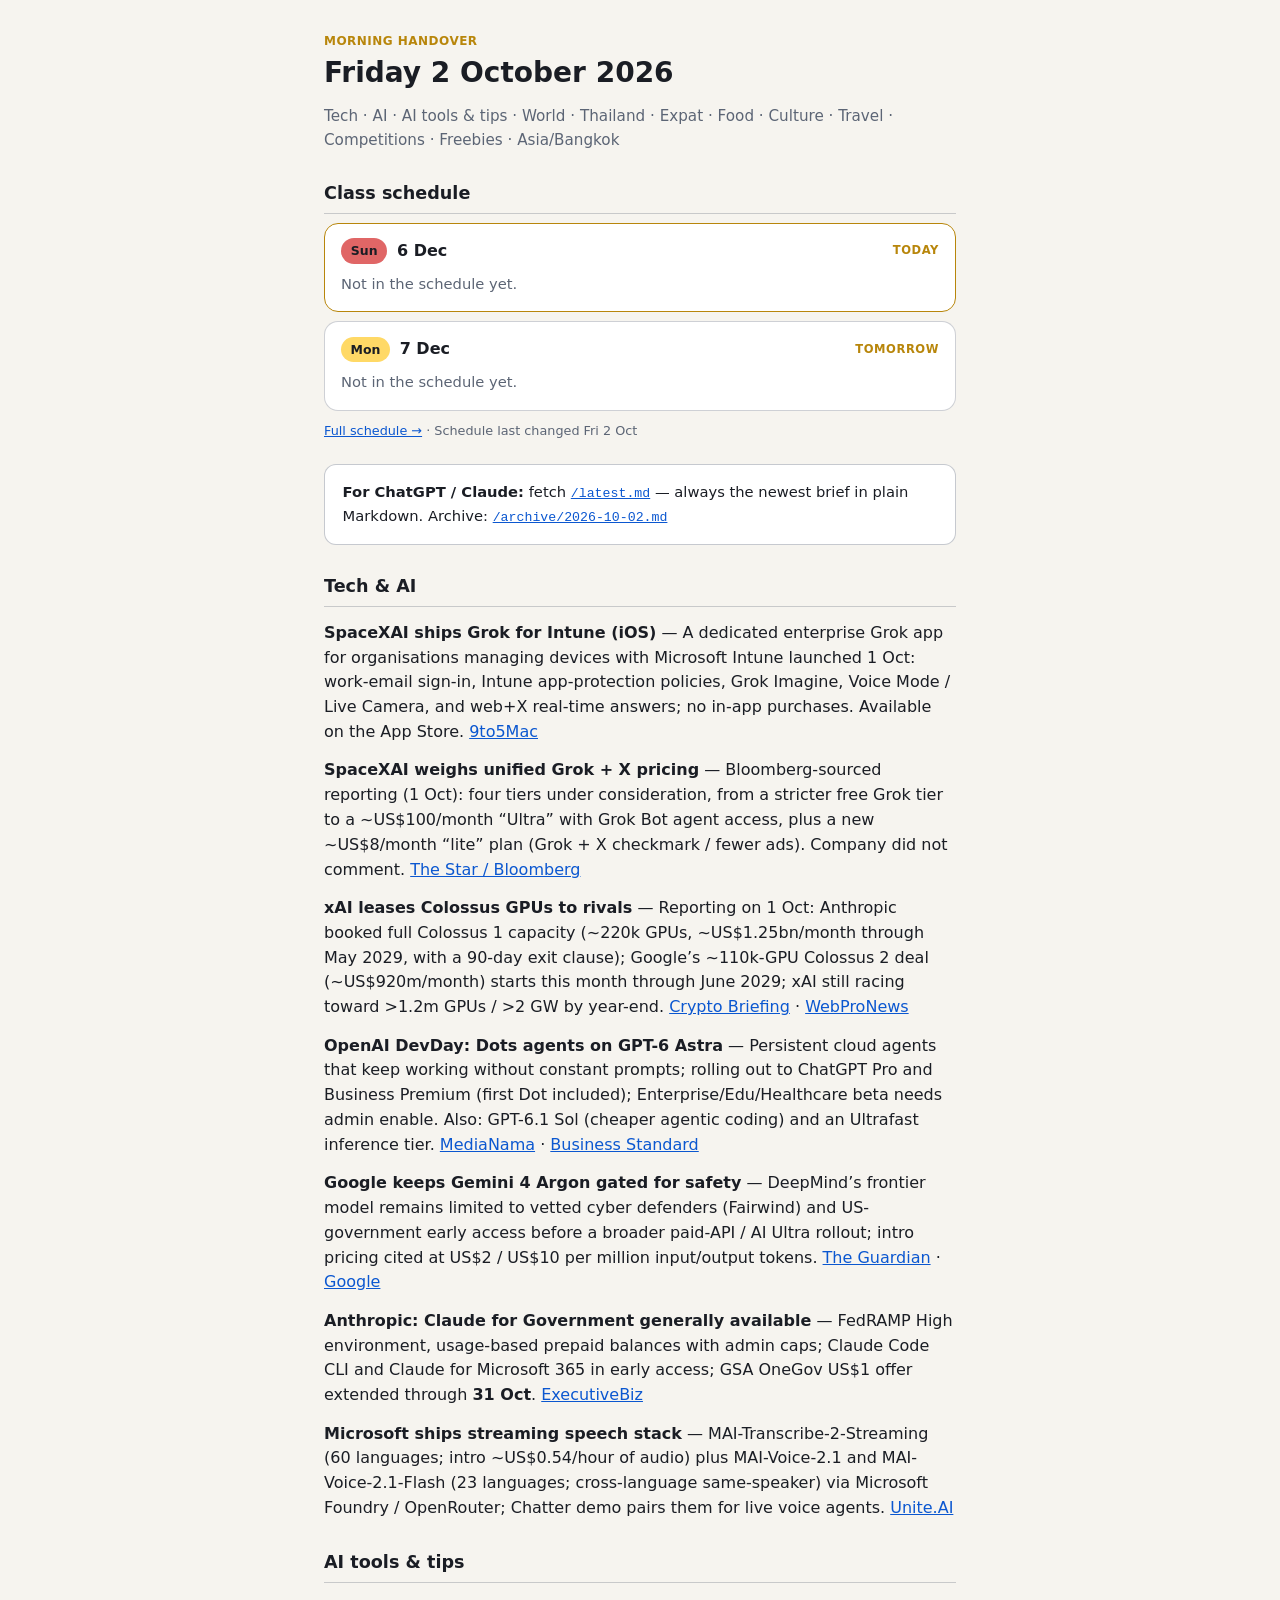
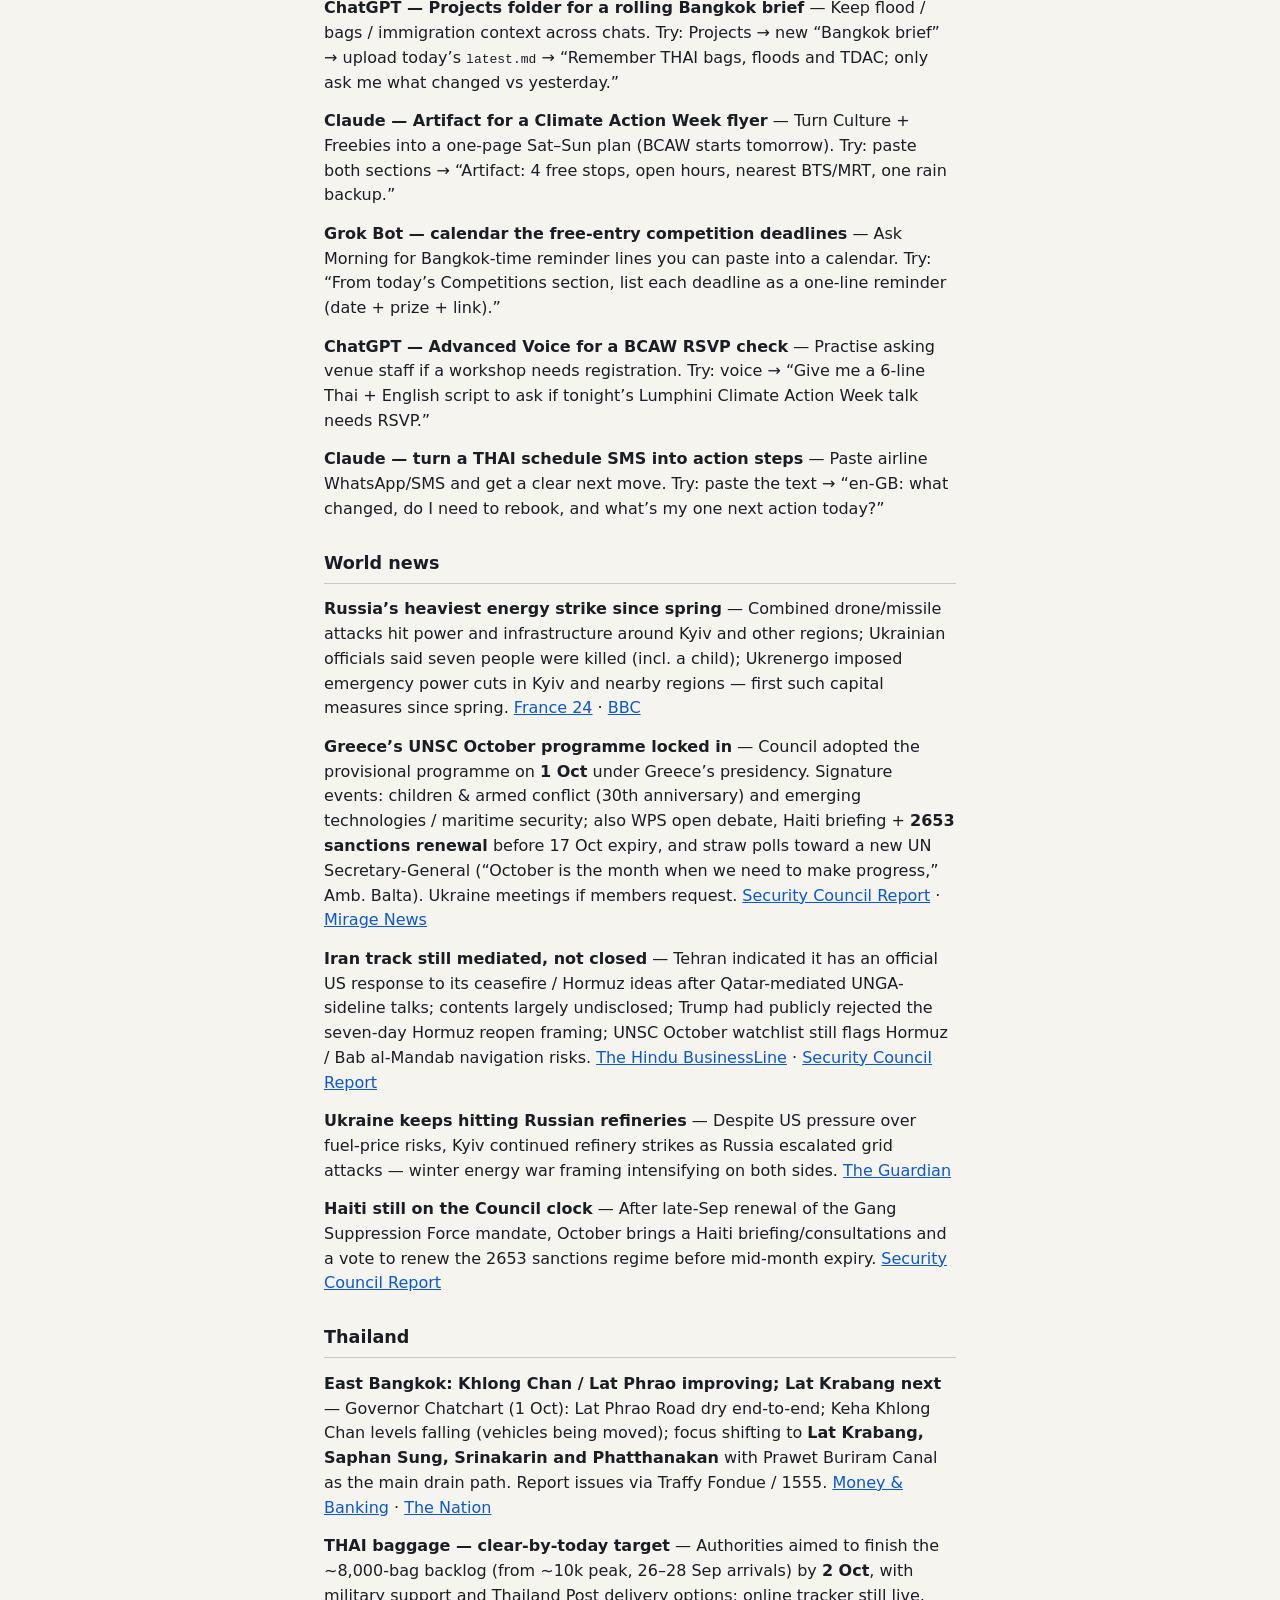
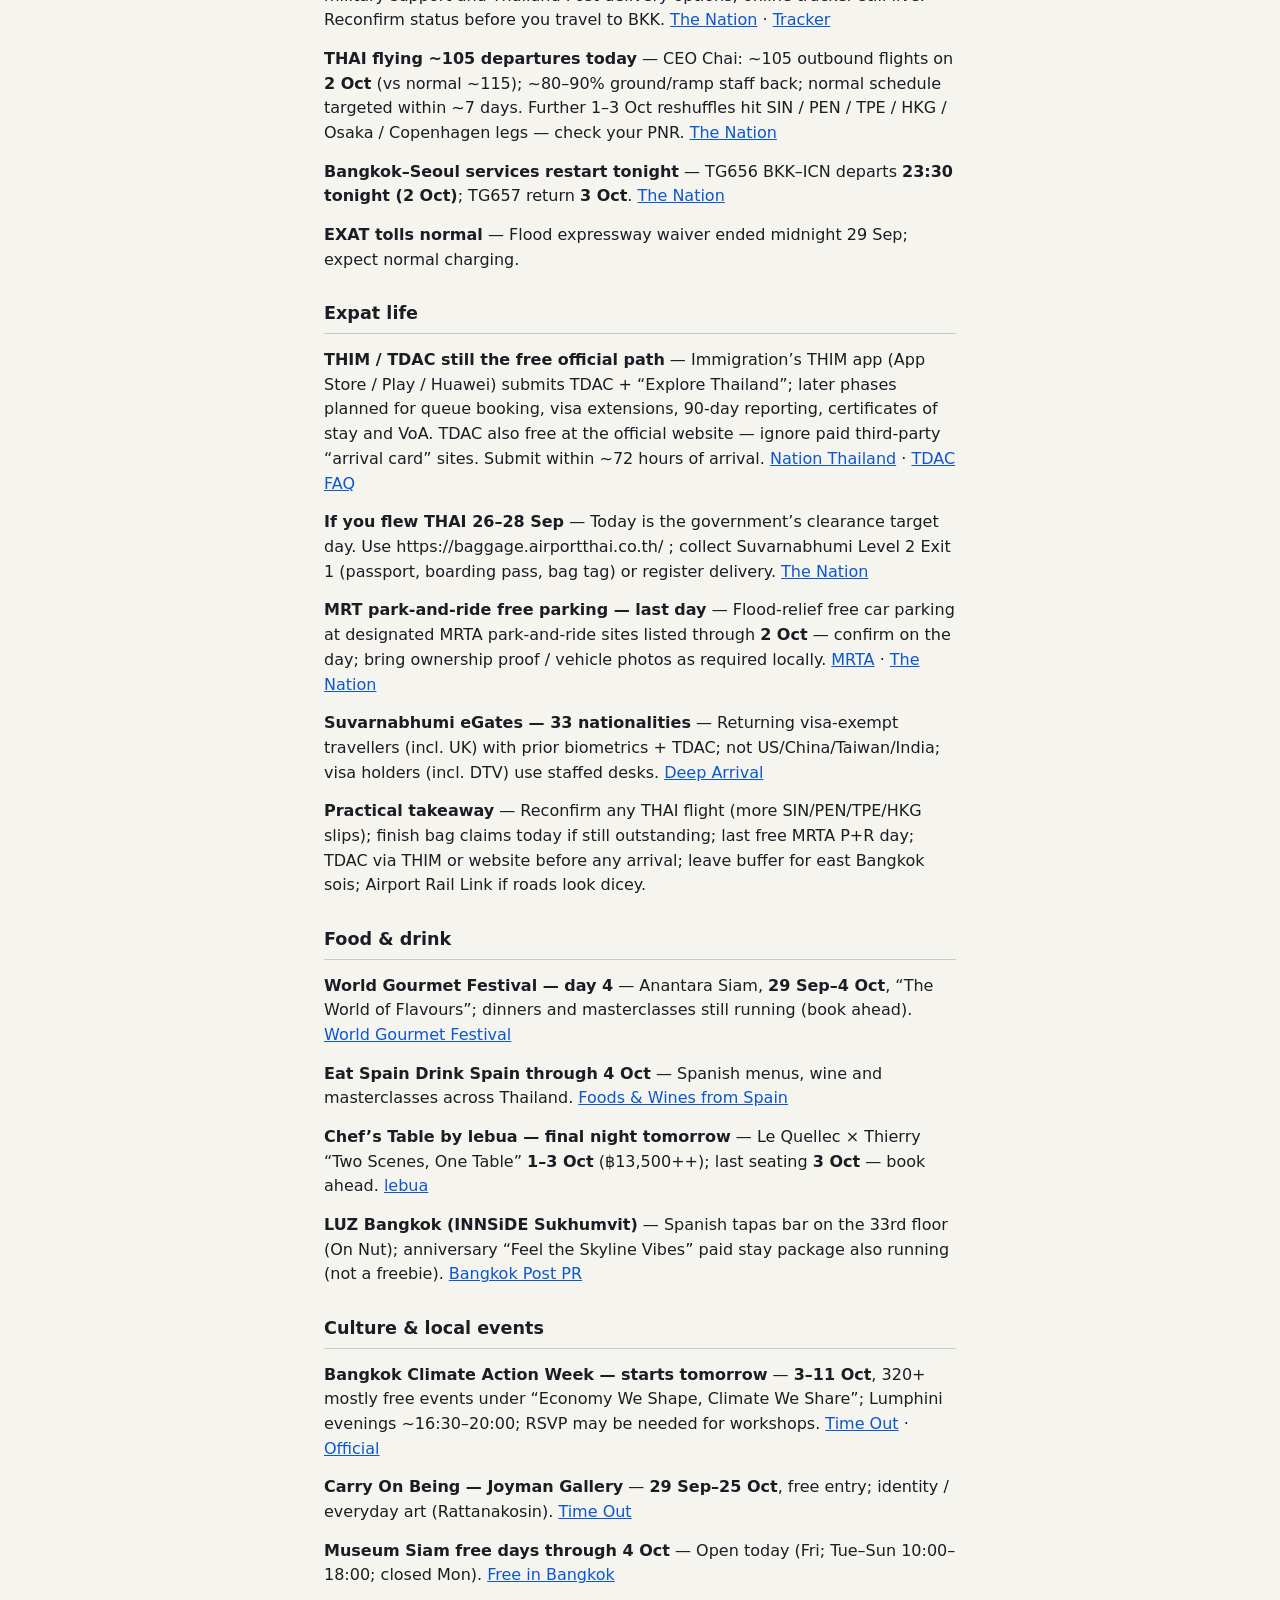
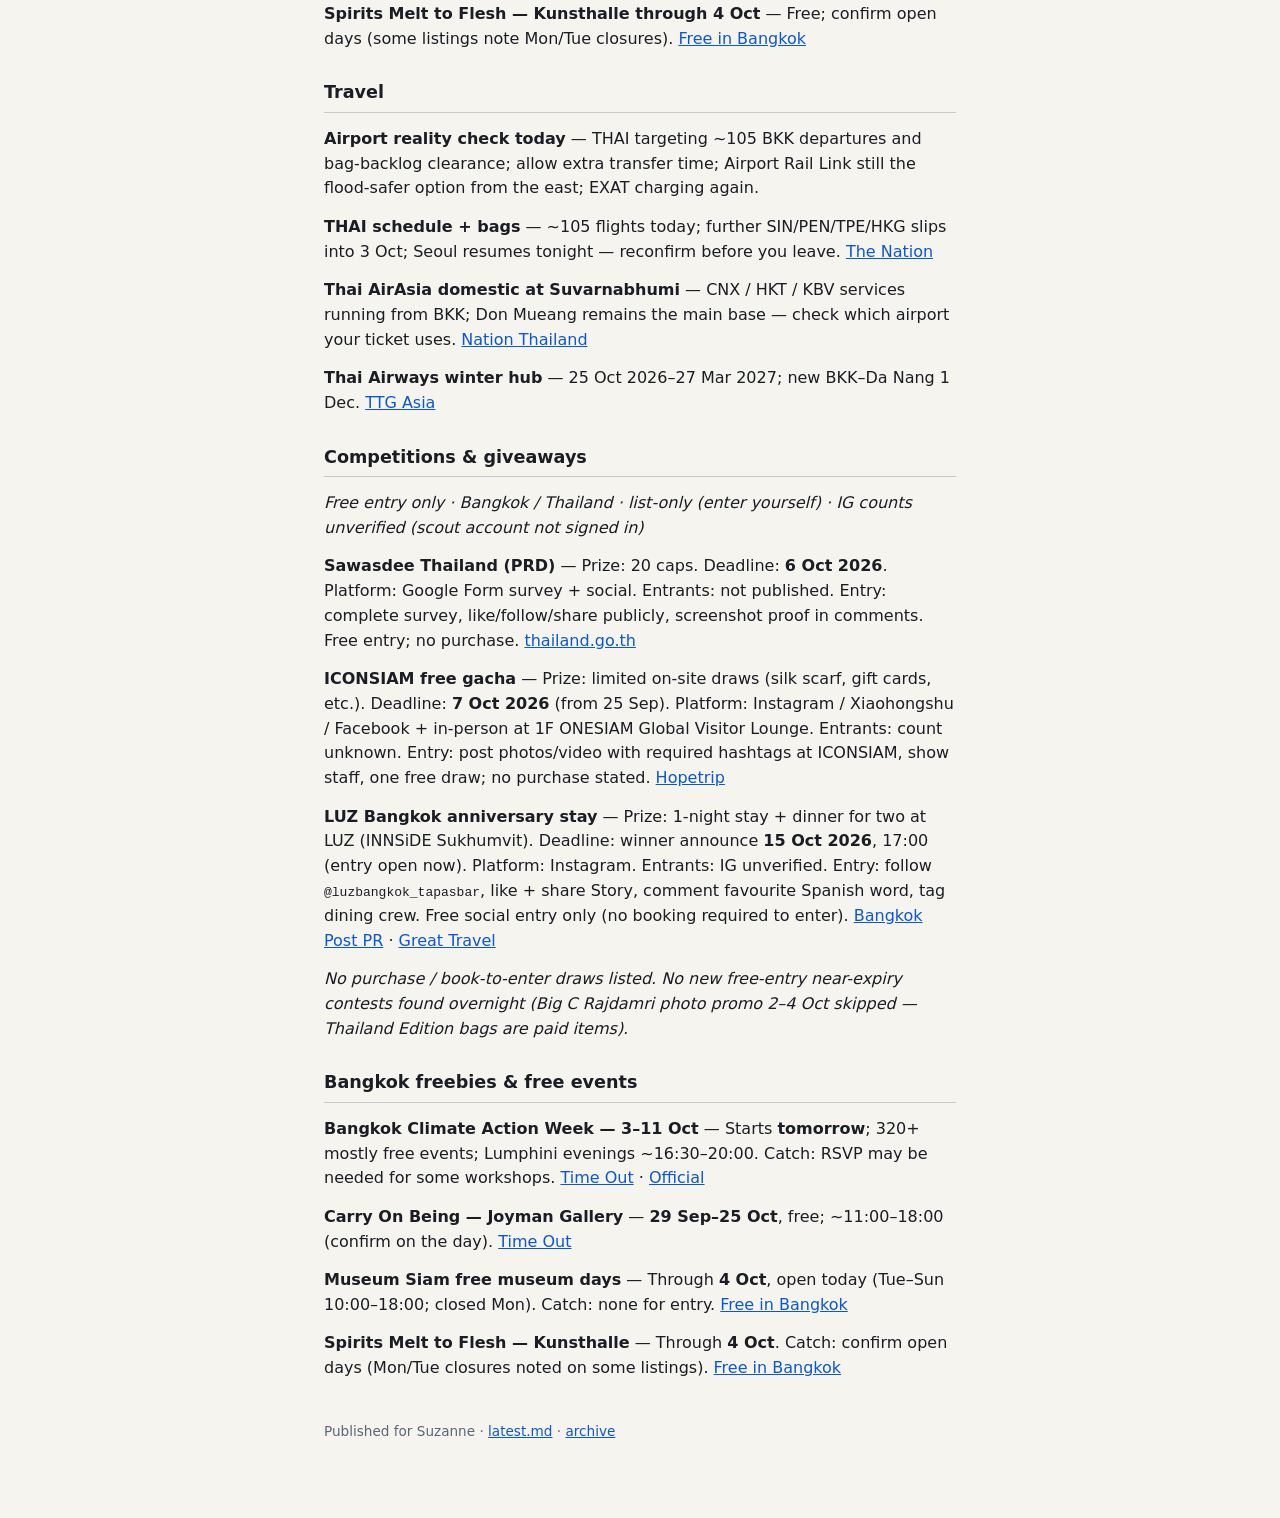
==== commit f407076c: "Add class schedule card, schedule page and sheet sync - schedule/sync_schedule.py reads the weekly-g" ====
--- a/index.html
+++ b/index.html
@@ -34,6 +34,136 @@
   <h1>Friday 2 October 2026</h1>
   <p class="meta">Tech · AI · AI tools &amp; tips · World · Thailand · Expat · Food · Culture · Travel · Competitions · Freebies · Asia/Bangkok</p>
 </header>
+<!-- SCHEDULE:START -->
+<section class="sd sd-card" aria-label="Class schedule">
+<style>
+.sd{--sd-card:var(--card,#181b22);--sd-text:var(--text,#e8eaef);--sd-muted:var(--muted,#9aa3b2);--sd-accent:var(--accent,#f5c542);--sd-line:color-mix(in srgb,var(--sd-muted) 30%,transparent);color:var(--sd-text)}
+.sd *{box-sizing:border-box}
+.sd-day{background:var(--sd-card);border:1px solid var(--sd-line);border-radius:14px;padding:.9rem 1rem;margin:.7rem 0}
+.sd-day.is-today{border-color:var(--sd-accent)}
+.sd-head{display:flex;align-items:center;gap:.6rem;flex-wrap:wrap}
+.sd-chip{font-weight:700;font-size:.78rem;padding:.2rem .6rem;border-radius:999px;color:#1a1d24;min-width:2.9rem;text-align:center}
+.sd-date{font-weight:650}
+.sd-rel{margin-left:auto;font-size:.72rem;letter-spacing:.05em;text-transform:uppercase;color:var(--sd-accent);font-weight:700}
+.sd-tiles{display:grid;grid-template-columns:repeat(3,1fr);gap:.5rem;margin:.8rem 0 .5rem}
+.sd-tile{background:color-mix(in srgb,var(--sd-muted) 12%,transparent);border-radius:10px;padding:.5rem .6rem;min-width:0}
+.sd-tile b{display:block;font-size:1.02rem;white-space:nowrap}
+.sd-tile span{font-size:.66rem;color:var(--sd-muted);text-transform:uppercase;letter-spacing:.04em}
+.sd-tile.alarm{outline:2px solid var(--sd-accent);outline-offset:-2px}
+.sd-list{list-style:none;margin:0;padding:0}
+.sd-cl{display:flex;flex-wrap:wrap;align-items:center;gap:.25rem .6rem;padding:.5rem 0;border-top:1px solid var(--sd-line);font-size:.92rem}
+.sd-tm{font-variant-numeric:tabular-nums;color:var(--sd-muted);min-width:11.2rem}
+.sd-pill{font-size:.7rem;font-weight:700;padding:.12rem .55rem;border-radius:999px;color:#1a1d24;white-space:nowrap}
+.t-home{background:#F9CB9C}.t-onsite{background:#9FC5E8}.t-online{background:#D9D2E9}.t-other{background:#d0d4db}
+.sd-nm{min-width:0;overflow-wrap:anywhere}
+.sd-rest{color:var(--sd-muted);margin:.55rem 0 .1rem;font-size:.92rem}
+.sd-foot{color:var(--sd-muted);font-size:.8rem;margin:.6rem 0 0}
+.sd-row{display:flex;gap:.7rem;align-items:flex-start;padding:.6rem .1rem;border-top:1px solid var(--sd-line)}
+.sd-row.is-today{background:color-mix(in srgb,var(--sd-accent) 12%,transparent);border-radius:10px;padding-left:.5rem;padding-right:.5rem}
+.sd-row.is-rest{opacity:.55;padding:.35rem .1rem}
+.sd-row .sd-chip{margin-top:.1rem}
+.sd-main{flex:1;min-width:0}
+.sd-main .sd-date{font-size:.92rem}
+.sd-mini{list-style:none;margin:.2rem 0 0;padding:0;font-size:.84rem;color:var(--sd-muted)}
+.sd-mini li{margin:.3rem 0;display:flex;flex-wrap:wrap;align-items:center;gap:.15rem .1rem}
+.sd-mtm{white-space:nowrap;font-variant-numeric:tabular-nums;margin-right:.2rem}
+.sd-mini .sd-pill{font-size:.64rem;margin:0 .4rem}
+.sd-side{text-align:right;font-size:.82rem;font-variant-numeric:tabular-nums;white-space:nowrap;line-height:1.5}
+.sd-side small{color:var(--sd-muted);font-size:.66rem;text-transform:uppercase;letter-spacing:.04em;margin-right:.15rem}
+.sd-week{margin:1.4rem 0 .2rem;display:flex;justify-content:space-between;align-items:baseline;font-size:.8rem;color:var(--sd-muted);text-transform:uppercase;letter-spacing:.05em;font-weight:650}
+@media (max-width:30rem){.sd-tm{min-width:100%}}
+
+.sd-card{margin:0 0 1.5rem}
+.sd-card h2{margin:0 0 .2rem}
+.sd-card .sd-day{margin:.55rem 0}
+</style>
+<h2>Class schedule</h2>
+<div id="sd-card-root"></div>
+<p class="sd-foot"><a href="/schedule.html">Full schedule →</a> <span id="sd-card-upd"></span></p>
+<noscript><p class="sd-foot"><a href="/schedule.html">Open the class schedule</a></p></noscript>
+<script type="application/json" id="sched-data">{"title":"Suzie's October Schedule","days":[{"date":"2026-09-28","classes":[]},{"date":"2026-09-29","classes":[]},{"date":"2026-09-30","classes":[]},{"date":"2026-10-01","classes":[{"start":"16:30","end":"18:30","type":"home","name":"1714106276"}]},{"date":"2026-10-02","classes":[]},{"date":"2026-10-03","classes":[]},{"date":"2026-10-04","classes":[]},{"date":"2026-10-05","classes":[{"start":"12:00","end":"14:00","type":"home","name":"202608297845"},{"start":"18:30","end":"20:30","type":"onsite","name":"A1.1: SS 7"}]},{"date":"2026-10-06","classes":[{"start":"12:00","end":"14:00","type":"home","name":"202608297845"},{"start":"16:30","end":"18:30","type":"home","name":"1714106276"}]},{"date":"2026-10-07","classes":[{"start":"13:00","end":"14:30","type":"home","name":"202609188102"},{"start":"18:30","end":"19:30","type":"online","name":"Speak Up! – First Impressions & Personal Identity"}]},{"date":"2026-10-08","classes":[{"start":"16:30","end":"18:30","type":"home","name":"1714106276"}]},{"date":"2026-10-09","classes":[{"start":"13:00","end":"15:00","type":"onsite","name":"A1.1: SS 8"},{"start":"18:30","end":"19:30","type":"online","name":"Speak Up! – Connections & People Around You"}]},{"date":"2026-10-10","classes":[]},{"date":"2026-10-11","classes":[]},{"date":"2026-10-12","classes":[{"start":"12:00","end":"14:00","type":"home","name":"202608297845"},{"start":"18:30","end":"20:30","type":"onsite","name":"A1.1: SS 9"}]},{"date":"2026-10-13","classes":[{"start":"12:00","end":"14:00","type":"home","name":"202608297845"},{"start":"16:30","end":"18:30","type":"home","name":"1714106276"}]},{"date":"2026-10-14","classes":[{"start":"18:30","end":"19:30","type":"online","name":"Speak Up! – Everyday Belongings & Smart Shopping"}]},{"date":"2026-10-15","classes":[{"start":"16:30","end":"18:30","type":"home","name":"1714106276"}]},{"date":"2026-10-16","classes":[{"start":"13:00","end":"15:00","type":"onsite","name":"A1.1: SS 10"},{"start":"18:30","end":"19:30","type":"online","name":"Speak Up! – Daily Life, Meals & Routines"}]},{"date":"2026-10-17","classes":[]},{"date":"2026-10-18","classes":[]},{"date":"2026-10-19","classes":[{"start":"12:00","end":"14:00","type":"home","name":"202608297845"},{"start":"18:30","end":"20:30","type":"onsite","name":"A1.2: SS 1"}]},{"date":"2026-10-20","classes":[{"start":"12:00","end":"14:00","type":"home","name":"202608297845"},{"start":"16:30","end":"18:30","type":"home","name":"1714106276"}]},{"date":"2026-10-21","classes":[{"start":"18:30","end":"19:30","type":"online","name":"Speak Up! – Workplace Skills, Abilities & Celebrations"}]},{"date":"2026-10-22","classes":[{"start":"16:30","end":"18:30","type":"home","name":"1714106276"}]},{"date":"2026-10-23","classes":[{"start":"13:00","end":"15:00","type":"onsite","name":"A1.2: SS 2"},{"start":"18:30","end":"19:30","type":"online","name":"Speak Up! – Homes, Neighborhoods & Finding Your Way"}]},{"date":"2026-10-24","classes":[]},{"date":"2026-10-25","classes":[]},{"date":"2026-10-26","classes":[{"start":"12:00","end":"14:00","type":"home","name":"202608297845"},{"start":"18:30","end":"20:30","type":"onsite","name":"A1.2: SS 3"}]},{"date":"2026-10-27","classes":[{"start":"12:00","end":"14:00","type":"home","name":"202608297845"},{"start":"16:30","end":"18:30","type":"home","name":"1714106276"}]},{"date":"2026-10-28","classes":[{"start":"18:30","end":"19:30","type":"online","name":"Speak Up! – Well-being, Fitness & Childhood Memories"}]},{"date":"2026-10-29","classes":[{"start":"16:30","end":"18:30","type":"home","name":"1714106276"}]},{"date":"2026-10-30","classes":[{"start":"13:00","end":"15:00","type":"onsite","name":"A1.2: SS 4"},{"start":"18:30","end":"19:30","type":"online","name":"Speak Up! – Weekend Getaways, Past Adventures & New Goals"}]},{"date":"2026-10-31","classes":[]},{"date":"2026-11-01","classes":[]}],"updated":"2026-10-02T13:47:02+07:00"}</script>
+<script>
+(function(){
+const SD = JSON.parse(document.getElementById('sched-data').textContent);
+const DAYS = SD.days, BY = {};
+DAYS.forEach(d => { BY[d.date] = d; });
+const TYPES = {
+  home:   { label: 'Student home',  short: 'Home',    cls: 't-home' },
+  onsite: { label: 'Group on-site', short: 'On-site', cls: 't-onsite' },
+  online: { label: 'Group online',  short: 'Online',  cls: 't-online' },
+  other:  { label: 'Class',         short: 'Class',   cls: 't-other' }
+};
+const THAI = { Mon:'#FFD966', Tue:'#F4B6C2', Wed:'#93C47D', Thu:'#F6B26B', Fri:'#6FA8DC', Sat:'#B4A7D6', Sun:'#E06666' };
+const DOW = ['Sun','Mon','Tue','Wed','Thu','Fri','Sat'];
+const MON = ['Jan','Feb','Mar','Apr','May','Jun','Jul','Aug','Sep','Oct','Nov','Dec'];
+const esc = s => String(s).replace(/[&<>"']/g, c => ({'&':'&amp;','<':'&lt;','>':'&gt;','"':'&quot;',"'":'&#39;'}[c]));
+function todayBkk() { return new Intl.DateTimeFormat('en-CA', { timeZone: 'Asia/Bangkok' }).format(new Date()); }
+function addDays(ds, n) { const p = ds.split('-').map(Number); return new Date(Date.UTC(p[0], p[1]-1, p[2]+n)).toISOString().slice(0,10); }
+function parts(ds) { const p = ds.split('-').map(Number); const dt = new Date(Date.UTC(p[0], p[1]-1, p[2])); return { d: p[2], dow: DOW[dt.getUTCDay()], mon: MON[p[1]-1] }; }
+function mins(t) { const p = t.split(':').map(Number); return p[0]*60 + p[1]; }
+function f12(min) { min = ((min % 1440) + 1440) % 1440; let h = Math.floor(min/60); const m = min % 60; const ap = h >= 12 ? 'PM' : 'AM'; h = h % 12 || 12; return h + ':' + String(m).padStart(2,'0') + ' ' + ap; }
+function summary(day) {
+  const c = (day && day.classes) || [];
+  if (!c.length) return null;
+  const first = Math.min.apply(null, c.map(x => mins(x.start)));
+  const fin = Math.max.apply(null, c.map(x => mins(x.end)));
+  const hrs = c.reduce((a, x) => a + mins(x.end) - mins(x.start), 0) / 60;
+  return { first: first, fin: fin, start: fin - 540, hrs: hrs };
+}
+function hrsLabel(h) { return (Math.round(h * 100) / 100) + ' h'; }
+function chip(ds) { const p = parts(ds); return '<span class="sd-chip" style="background:' + THAI[p.dow] + '">' + p.dow + '</span>'; }
+function dateLabel(ds) { const p = parts(ds); return p.dow + ' ' + p.d + ' ' + p.mon; }
+function shortDate(ds) { const p = parts(ds); return p.d + ' ' + p.mon; }
+function rng(a, b) { const x = f12(a), y = f12(b); return (x.slice(-2) === y.slice(-2) ? x.slice(0, -3) : x) + '–' + y; }
+function classLine(c) {
+  const t = TYPES[c.type] || TYPES.other;
+  return '<li class="sd-cl"><span class="sd-tm">' + f12(mins(c.start)) + ' – ' + f12(mins(c.end)) +
+    '</span><span class="sd-pill ' + t.cls + '">' + t.label + '</span><span class="sd-nm">' + esc(c.name) + '</span></li>';
+}
+function dayCard(ds, rel, today) {
+  const day = BY[ds], s = summary(day);
+  let h = '<section class="sd-day' + (ds === today ? ' is-today' : '') + '"><div class="sd-head">' + chip(ds) +
+    '<span class="sd-date">' + shortDate(ds) + '</span>' + (rel ? '<span class="sd-rel">' + rel + '</span>' : '') + '</div>';
+  if (!day) { return h + '<p class="sd-rest">Not in the schedule yet.</p></section>'; }
+  if (!s) { return h + '<p class="sd-rest">Rest day – no classes.</p></section>'; }
+  h += '<div class="sd-tiles"><div class="sd-tile alarm"><span>⏰ Start</span><b>' + f12(s.start) + '</b></div>' +
+    '<div class="sd-tile"><span>First class</span><b>' + f12(s.first) + '</b></div>' +
+    '<div class="sd-tile alarm"><span>⏰ Finish</span><b>' + f12(s.fin) + '</b></div></div><ul class="sd-list">' +
+    day.classes.map(classLine).join('') + '</ul></section>';
+  return h;
+}
+function miniRow(ds, today) {
+  const day = BY[ds], s = summary(day);
+  const cls = ds === today ? ' is-today' : '';
+  if (!s) {
+    return '<div class="sd-row is-rest' + cls + '">' + chip(ds) + '<div class="sd-main"><span class="sd-date">' + shortDate(ds) + '</span> <span class="sd-foot">· rest</span></div></div>';
+  }
+  const items = day.classes.map(c => { const t = TYPES[c.type] || TYPES.other;
+    return '<li><span class="sd-mtm">' + rng(mins(c.start), mins(c.end)) + '</span><span class="sd-pill ' + t.cls + '">' + t.short + '</span><span class="sd-nm">' + esc(c.name) + '</span></li>'; }).join('');
+  return '<div class="sd-row' + cls + '">' + chip(ds) + '<div class="sd-main"><span class="sd-date">' + shortDate(ds) +
+    '</span><ul class="sd-mini">' + items + '</ul></div><div class="sd-side"><div><small>Start</small> <b>' + f12(s.start) + '</b></div><div><small>Finish</small> <b>' + f12(s.fin) + '</b></div></div></div>';
+}
+function mondayOf(ds) { const p = parts(ds); const back = (DOW.indexOf(p.dow) + 6) % 7; return addDays(ds, -back); }
+function updatedLabel() {
+  if (!SD.updated) return '';
+  const p = SD.updated.slice(0, 10);
+  return 'Schedule last changed ' + dateLabel(p);
+}
+
+const today = todayBkk(), tomorrow = addDays(today, 1);
+let html = dayCard(today, 'Today', today) + dayCard(tomorrow, 'Tomorrow', today);
+if (!summary(BY[tomorrow])) {
+  let n = addDays(tomorrow, 1), i = 0;
+  while (i < 14 && !summary(BY[n])) { n = addDays(n, 1); i++; }
+  if (summary(BY[n])) html += dayCard(n, 'Next class day', today);
+}
+document.getElementById('sd-card-root').innerHTML = html;
+document.getElementById('sd-card-upd').textContent = updatedLabel() ? '· ' + updatedLabel() : '';
+})();
+</script>
+</section>
+<!-- SCHEDULE:END -->
+
 <div class="ai">
   <strong>For ChatGPT / Claude:</strong> fetch <a href="/latest.md"><code>/latest.md</code></a> — always the newest brief in plain Markdown. Archive: <a href="/archive/2026-10-02.md"><code>/archive/2026-10-02.md</code></a>
 </div>
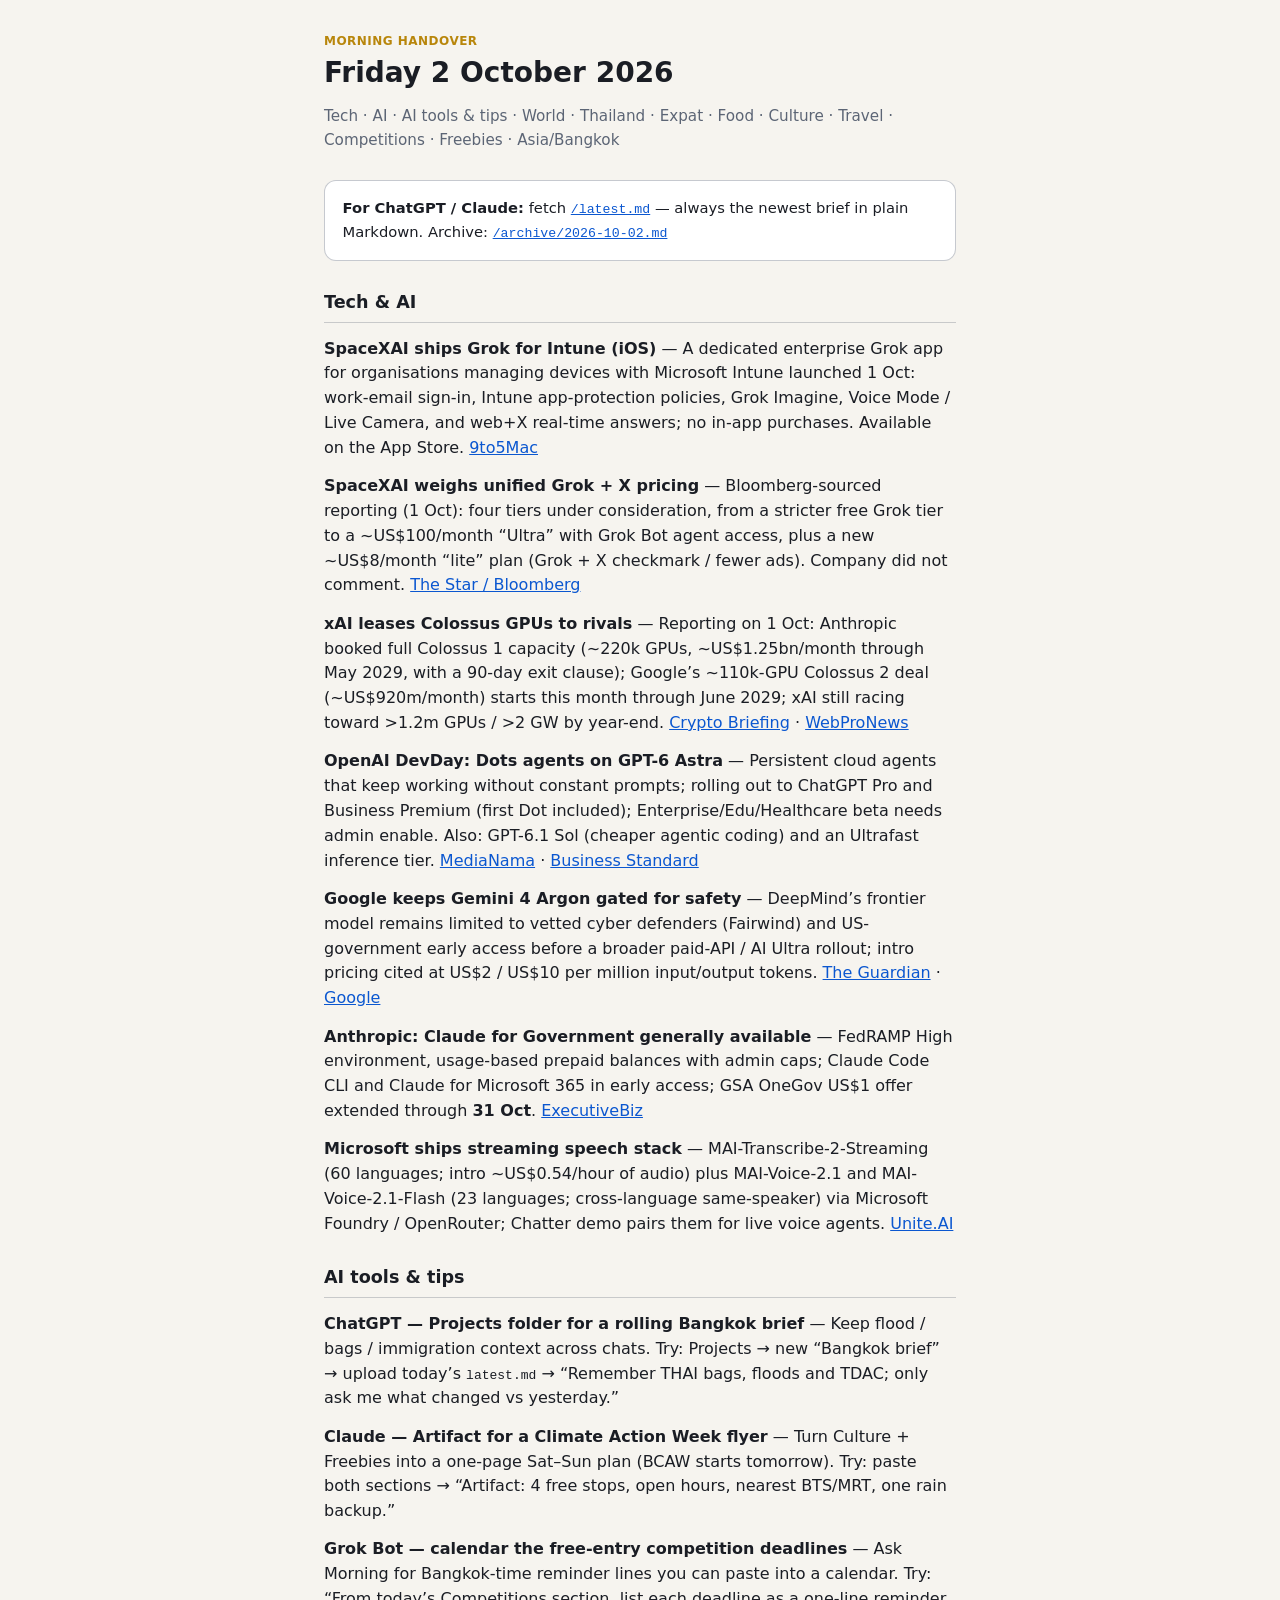
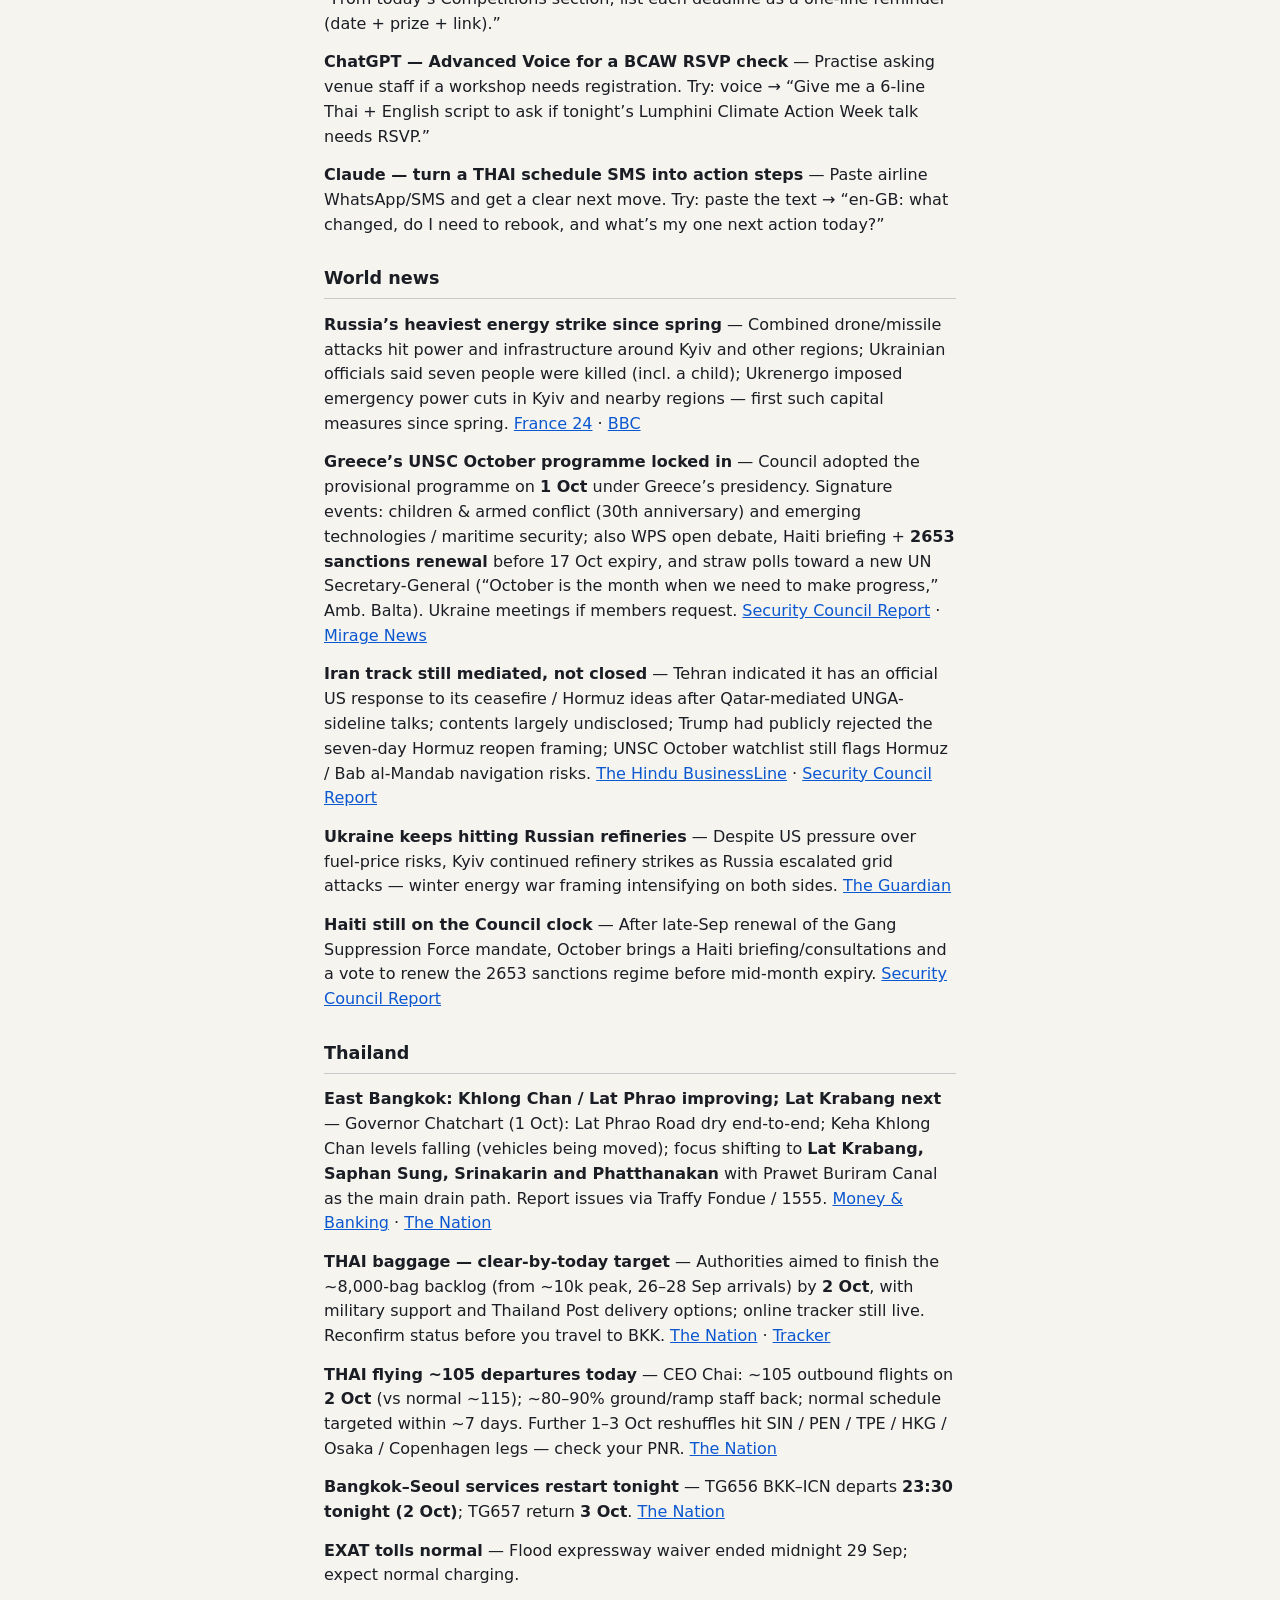
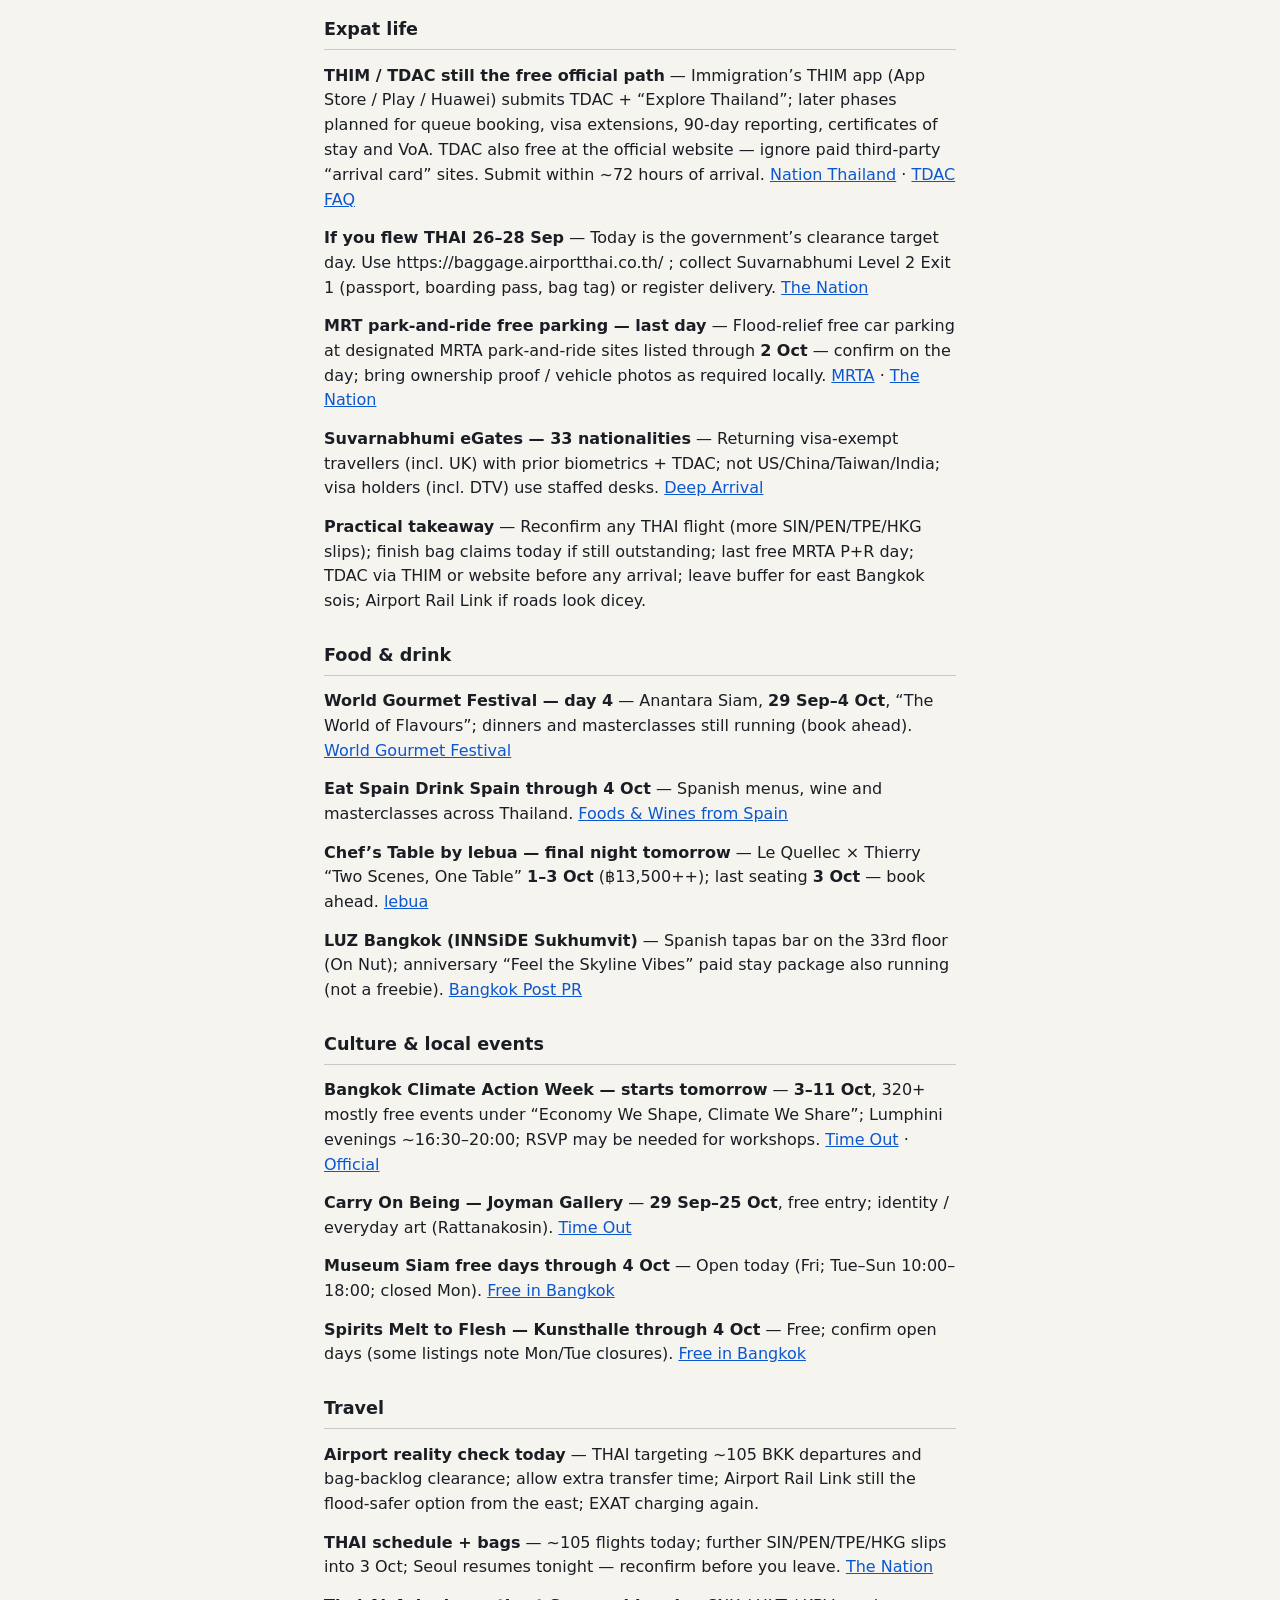
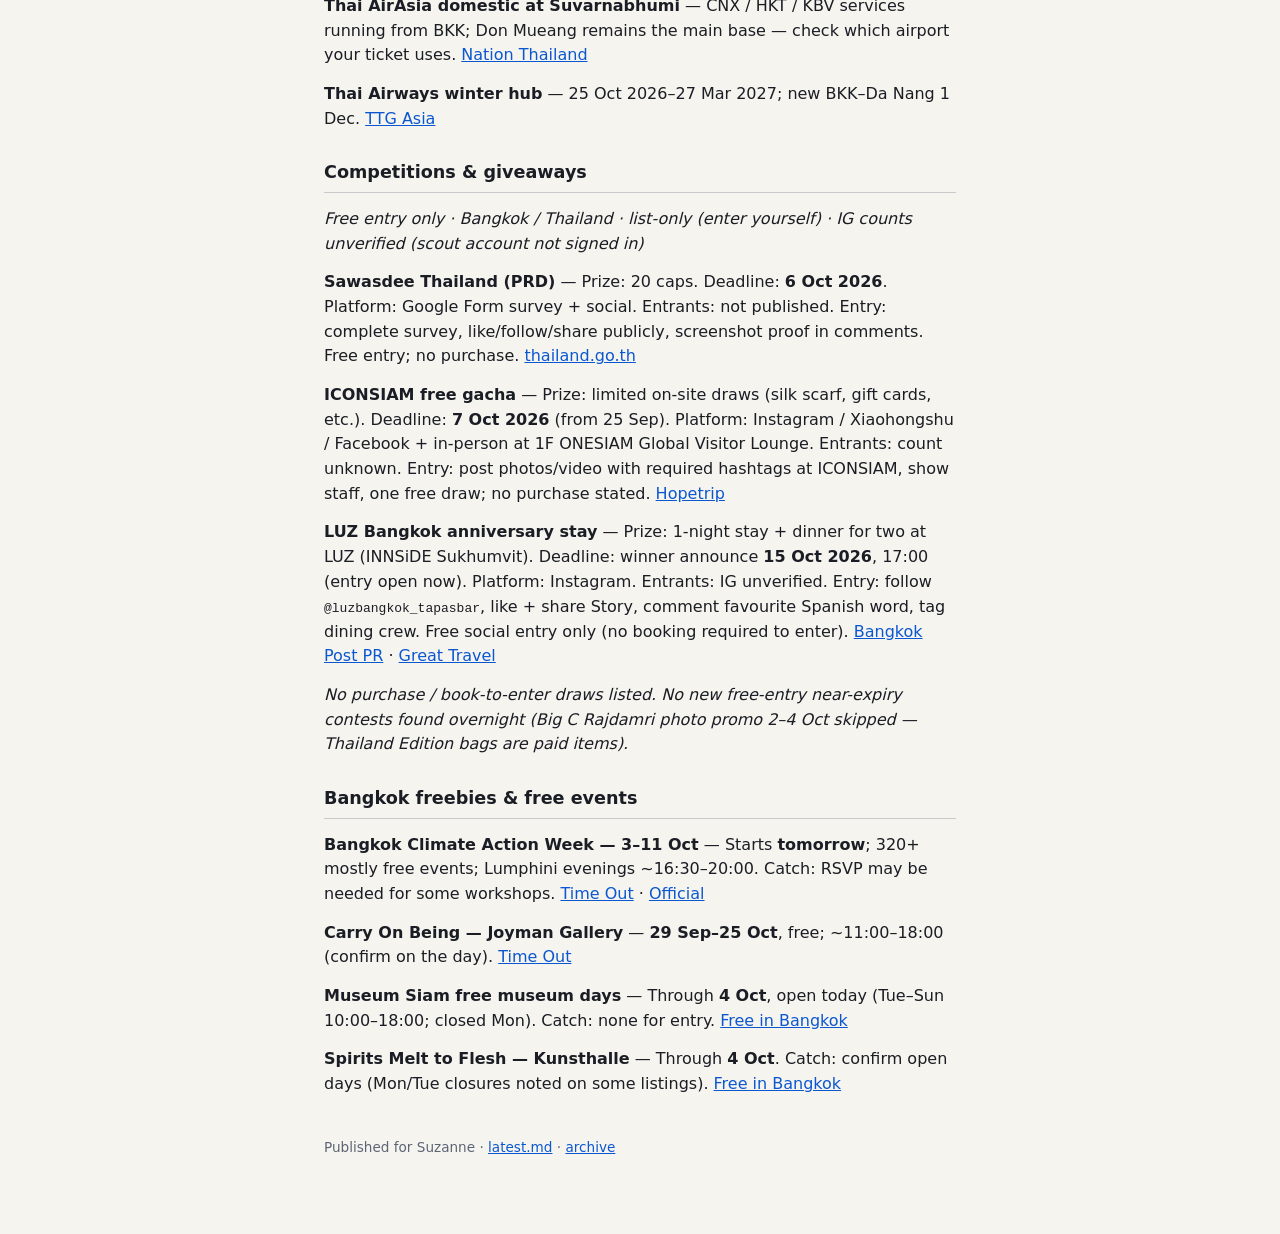
==== commit 0c1a7d5e: "Split schedule into its own files: schedule tab, data, tabs.js - Stop editing index.html (owned by t" ====
--- a/index.html
+++ b/index.html
@@ -34,136 +34,6 @@
   <h1>Friday 2 October 2026</h1>
   <p class="meta">Tech · AI · AI tools &amp; tips · World · Thailand · Expat · Food · Culture · Travel · Competitions · Freebies · Asia/Bangkok</p>
 </header>
-<!-- SCHEDULE:START -->
-<section class="sd sd-card" aria-label="Class schedule">
-<style>
-.sd{--sd-card:var(--card,#181b22);--sd-text:var(--text,#e8eaef);--sd-muted:var(--muted,#9aa3b2);--sd-accent:var(--accent,#f5c542);--sd-line:color-mix(in srgb,var(--sd-muted) 30%,transparent);color:var(--sd-text)}
-.sd *{box-sizing:border-box}
-.sd-day{background:var(--sd-card);border:1px solid var(--sd-line);border-radius:14px;padding:.9rem 1rem;margin:.7rem 0}
-.sd-day.is-today{border-color:var(--sd-accent)}
-.sd-head{display:flex;align-items:center;gap:.6rem;flex-wrap:wrap}
-.sd-chip{font-weight:700;font-size:.78rem;padding:.2rem .6rem;border-radius:999px;color:#1a1d24;min-width:2.9rem;text-align:center}
-.sd-date{font-weight:650}
-.sd-rel{margin-left:auto;font-size:.72rem;letter-spacing:.05em;text-transform:uppercase;color:var(--sd-accent);font-weight:700}
-.sd-tiles{display:grid;grid-template-columns:repeat(3,1fr);gap:.5rem;margin:.8rem 0 .5rem}
-.sd-tile{background:color-mix(in srgb,var(--sd-muted) 12%,transparent);border-radius:10px;padding:.5rem .6rem;min-width:0}
-.sd-tile b{display:block;font-size:1.02rem;white-space:nowrap}
-.sd-tile span{font-size:.66rem;color:var(--sd-muted);text-transform:uppercase;letter-spacing:.04em}
-.sd-tile.alarm{outline:2px solid var(--sd-accent);outline-offset:-2px}
-.sd-list{list-style:none;margin:0;padding:0}
-.sd-cl{display:flex;flex-wrap:wrap;align-items:center;gap:.25rem .6rem;padding:.5rem 0;border-top:1px solid var(--sd-line);font-size:.92rem}
-.sd-tm{font-variant-numeric:tabular-nums;color:var(--sd-muted);min-width:11.2rem}
-.sd-pill{font-size:.7rem;font-weight:700;padding:.12rem .55rem;border-radius:999px;color:#1a1d24;white-space:nowrap}
-.t-home{background:#F9CB9C}.t-onsite{background:#9FC5E8}.t-online{background:#D9D2E9}.t-other{background:#d0d4db}
-.sd-nm{min-width:0;overflow-wrap:anywhere}
-.sd-rest{color:var(--sd-muted);margin:.55rem 0 .1rem;font-size:.92rem}
-.sd-foot{color:var(--sd-muted);font-size:.8rem;margin:.6rem 0 0}
-.sd-row{display:flex;gap:.7rem;align-items:flex-start;padding:.6rem .1rem;border-top:1px solid var(--sd-line)}
-.sd-row.is-today{background:color-mix(in srgb,var(--sd-accent) 12%,transparent);border-radius:10px;padding-left:.5rem;padding-right:.5rem}
-.sd-row.is-rest{opacity:.55;padding:.35rem .1rem}
-.sd-row .sd-chip{margin-top:.1rem}
-.sd-main{flex:1;min-width:0}
-.sd-main .sd-date{font-size:.92rem}
-.sd-mini{list-style:none;margin:.2rem 0 0;padding:0;font-size:.84rem;color:var(--sd-muted)}
-.sd-mini li{margin:.3rem 0;display:flex;flex-wrap:wrap;align-items:center;gap:.15rem .1rem}
-.sd-mtm{white-space:nowrap;font-variant-numeric:tabular-nums;margin-right:.2rem}
-.sd-mini .sd-pill{font-size:.64rem;margin:0 .4rem}
-.sd-side{text-align:right;font-size:.82rem;font-variant-numeric:tabular-nums;white-space:nowrap;line-height:1.5}
-.sd-side small{color:var(--sd-muted);font-size:.66rem;text-transform:uppercase;letter-spacing:.04em;margin-right:.15rem}
-.sd-week{margin:1.4rem 0 .2rem;display:flex;justify-content:space-between;align-items:baseline;font-size:.8rem;color:var(--sd-muted);text-transform:uppercase;letter-spacing:.05em;font-weight:650}
-@media (max-width:30rem){.sd-tm{min-width:100%}}
-
-.sd-card{margin:0 0 1.5rem}
-.sd-card h2{margin:0 0 .2rem}
-.sd-card .sd-day{margin:.55rem 0}
-</style>
-<h2>Class schedule</h2>
-<div id="sd-card-root"></div>
-<p class="sd-foot"><a href="/schedule.html">Full schedule →</a> <span id="sd-card-upd"></span></p>
-<noscript><p class="sd-foot"><a href="/schedule.html">Open the class schedule</a></p></noscript>
-<script type="application/json" id="sched-data">{"title":"Suzie's October Schedule","days":[{"date":"2026-09-28","classes":[]},{"date":"2026-09-29","classes":[]},{"date":"2026-09-30","classes":[]},{"date":"2026-10-01","classes":[{"start":"16:30","end":"18:30","type":"home","name":"1714106276"}]},{"date":"2026-10-02","classes":[]},{"date":"2026-10-03","classes":[]},{"date":"2026-10-04","classes":[]},{"date":"2026-10-05","classes":[{"start":"12:00","end":"14:00","type":"home","name":"202608297845"},{"start":"18:30","end":"20:30","type":"onsite","name":"A1.1: SS 7"}]},{"date":"2026-10-06","classes":[{"start":"12:00","end":"14:00","type":"home","name":"202608297845"},{"start":"16:30","end":"18:30","type":"home","name":"1714106276"}]},{"date":"2026-10-07","classes":[{"start":"13:00","end":"14:30","type":"home","name":"202609188102"},{"start":"18:30","end":"19:30","type":"online","name":"Speak Up! – First Impressions & Personal Identity"}]},{"date":"2026-10-08","classes":[{"start":"16:30","end":"18:30","type":"home","name":"1714106276"}]},{"date":"2026-10-09","classes":[{"start":"13:00","end":"15:00","type":"onsite","name":"A1.1: SS 8"},{"start":"18:30","end":"19:30","type":"online","name":"Speak Up! – Connections & People Around You"}]},{"date":"2026-10-10","classes":[]},{"date":"2026-10-11","classes":[]},{"date":"2026-10-12","classes":[{"start":"12:00","end":"14:00","type":"home","name":"202608297845"},{"start":"18:30","end":"20:30","type":"onsite","name":"A1.1: SS 9"}]},{"date":"2026-10-13","classes":[{"start":"12:00","end":"14:00","type":"home","name":"202608297845"},{"start":"16:30","end":"18:30","type":"home","name":"1714106276"}]},{"date":"2026-10-14","classes":[{"start":"18:30","end":"19:30","type":"online","name":"Speak Up! – Everyday Belongings & Smart Shopping"}]},{"date":"2026-10-15","classes":[{"start":"16:30","end":"18:30","type":"home","name":"1714106276"}]},{"date":"2026-10-16","classes":[{"start":"13:00","end":"15:00","type":"onsite","name":"A1.1: SS 10"},{"start":"18:30","end":"19:30","type":"online","name":"Speak Up! – Daily Life, Meals & Routines"}]},{"date":"2026-10-17","classes":[]},{"date":"2026-10-18","classes":[]},{"date":"2026-10-19","classes":[{"start":"12:00","end":"14:00","type":"home","name":"202608297845"},{"start":"18:30","end":"20:30","type":"onsite","name":"A1.2: SS 1"}]},{"date":"2026-10-20","classes":[{"start":"12:00","end":"14:00","type":"home","name":"202608297845"},{"start":"16:30","end":"18:30","type":"home","name":"1714106276"}]},{"date":"2026-10-21","classes":[{"start":"18:30","end":"19:30","type":"online","name":"Speak Up! – Workplace Skills, Abilities & Celebrations"}]},{"date":"2026-10-22","classes":[{"start":"16:30","end":"18:30","type":"home","name":"1714106276"}]},{"date":"2026-10-23","classes":[{"start":"13:00","end":"15:00","type":"onsite","name":"A1.2: SS 2"},{"start":"18:30","end":"19:30","type":"online","name":"Speak Up! – Homes, Neighborhoods & Finding Your Way"}]},{"date":"2026-10-24","classes":[]},{"date":"2026-10-25","classes":[]},{"date":"2026-10-26","classes":[{"start":"12:00","end":"14:00","type":"home","name":"202608297845"},{"start":"18:30","end":"20:30","type":"onsite","name":"A1.2: SS 3"}]},{"date":"2026-10-27","classes":[{"start":"12:00","end":"14:00","type":"home","name":"202608297845"},{"start":"16:30","end":"18:30","type":"home","name":"1714106276"}]},{"date":"2026-10-28","classes":[{"start":"18:30","end":"19:30","type":"online","name":"Speak Up! – Well-being, Fitness & Childhood Memories"}]},{"date":"2026-10-29","classes":[{"start":"16:30","end":"18:30","type":"home","name":"1714106276"}]},{"date":"2026-10-30","classes":[{"start":"13:00","end":"15:00","type":"onsite","name":"A1.2: SS 4"},{"start":"18:30","end":"19:30","type":"online","name":"Speak Up! – Weekend Getaways, Past Adventures & New Goals"}]},{"date":"2026-10-31","classes":[]},{"date":"2026-11-01","classes":[]}],"updated":"2026-10-02T13:47:02+07:00"}</script>
-<script>
-(function(){
-const SD = JSON.parse(document.getElementById('sched-data').textContent);
-const DAYS = SD.days, BY = {};
-DAYS.forEach(d => { BY[d.date] = d; });
-const TYPES = {
-  home:   { label: 'Student home',  short: 'Home',    cls: 't-home' },
-  onsite: { label: 'Group on-site', short: 'On-site', cls: 't-onsite' },
-  online: { label: 'Group online',  short: 'Online',  cls: 't-online' },
-  other:  { label: 'Class',         short: 'Class',   cls: 't-other' }
-};
-const THAI = { Mon:'#FFD966', Tue:'#F4B6C2', Wed:'#93C47D', Thu:'#F6B26B', Fri:'#6FA8DC', Sat:'#B4A7D6', Sun:'#E06666' };
-const DOW = ['Sun','Mon','Tue','Wed','Thu','Fri','Sat'];
-const MON = ['Jan','Feb','Mar','Apr','May','Jun','Jul','Aug','Sep','Oct','Nov','Dec'];
-const esc = s => String(s).replace(/[&<>"']/g, c => ({'&':'&amp;','<':'&lt;','>':'&gt;','"':'&quot;',"'":'&#39;'}[c]));
-function todayBkk() { return new Intl.DateTimeFormat('en-CA', { timeZone: 'Asia/Bangkok' }).format(new Date()); }
-function addDays(ds, n) { const p = ds.split('-').map(Number); return new Date(Date.UTC(p[0], p[1]-1, p[2]+n)).toISOString().slice(0,10); }
-function parts(ds) { const p = ds.split('-').map(Number); const dt = new Date(Date.UTC(p[0], p[1]-1, p[2])); return { d: p[2], dow: DOW[dt.getUTCDay()], mon: MON[p[1]-1] }; }
-function mins(t) { const p = t.split(':').map(Number); return p[0]*60 + p[1]; }
-function f12(min) { min = ((min % 1440) + 1440) % 1440; let h = Math.floor(min/60); const m = min % 60; const ap = h >= 12 ? 'PM' : 'AM'; h = h % 12 || 12; return h + ':' + String(m).padStart(2,'0') + ' ' + ap; }
-function summary(day) {
-  const c = (day && day.classes) || [];
-  if (!c.length) return null;
-  const first = Math.min.apply(null, c.map(x => mins(x.start)));
-  const fin = Math.max.apply(null, c.map(x => mins(x.end)));
-  const hrs = c.reduce((a, x) => a + mins(x.end) - mins(x.start), 0) / 60;
-  return { first: first, fin: fin, start: fin - 540, hrs: hrs };
-}
-function hrsLabel(h) { return (Math.round(h * 100) / 100) + ' h'; }
-function chip(ds) { const p = parts(ds); return '<span class="sd-chip" style="background:' + THAI[p.dow] + '">' + p.dow + '</span>'; }
-function dateLabel(ds) { const p = parts(ds); return p.dow + ' ' + p.d + ' ' + p.mon; }
-function shortDate(ds) { const p = parts(ds); return p.d + ' ' + p.mon; }
-function rng(a, b) { const x = f12(a), y = f12(b); return (x.slice(-2) === y.slice(-2) ? x.slice(0, -3) : x) + '–' + y; }
-function classLine(c) {
-  const t = TYPES[c.type] || TYPES.other;
-  return '<li class="sd-cl"><span class="sd-tm">' + f12(mins(c.start)) + ' – ' + f12(mins(c.end)) +
-    '</span><span class="sd-pill ' + t.cls + '">' + t.label + '</span><span class="sd-nm">' + esc(c.name) + '</span></li>';
-}
-function dayCard(ds, rel, today) {
-  const day = BY[ds], s = summary(day);
-  let h = '<section class="sd-day' + (ds === today ? ' is-today' : '') + '"><div class="sd-head">' + chip(ds) +
-    '<span class="sd-date">' + shortDate(ds) + '</span>' + (rel ? '<span class="sd-rel">' + rel + '</span>' : '') + '</div>';
-  if (!day) { return h + '<p class="sd-rest">Not in the schedule yet.</p></section>'; }
-  if (!s) { return h + '<p class="sd-rest">Rest day – no classes.</p></section>'; }
-  h += '<div class="sd-tiles"><div class="sd-tile alarm"><span>⏰ Start</span><b>' + f12(s.start) + '</b></div>' +
-    '<div class="sd-tile"><span>First class</span><b>' + f12(s.first) + '</b></div>' +
-    '<div class="sd-tile alarm"><span>⏰ Finish</span><b>' + f12(s.fin) + '</b></div></div><ul class="sd-list">' +
-    day.classes.map(classLine).join('') + '</ul></section>';
-  return h;
-}
-function miniRow(ds, today) {
-  const day = BY[ds], s = summary(day);
-  const cls = ds === today ? ' is-today' : '';
-  if (!s) {
-    return '<div class="sd-row is-rest' + cls + '">' + chip(ds) + '<div class="sd-main"><span class="sd-date">' + shortDate(ds) + '</span> <span class="sd-foot">· rest</span></div></div>';
-  }
-  const items = day.classes.map(c => { const t = TYPES[c.type] || TYPES.other;
-    return '<li><span class="sd-mtm">' + rng(mins(c.start), mins(c.end)) + '</span><span class="sd-pill ' + t.cls + '">' + t.short + '</span><span class="sd-nm">' + esc(c.name) + '</span></li>'; }).join('');
-  return '<div class="sd-row' + cls + '">' + chip(ds) + '<div class="sd-main"><span class="sd-date">' + shortDate(ds) +
-    '</span><ul class="sd-mini">' + items + '</ul></div><div class="sd-side"><div><small>Start</small> <b>' + f12(s.start) + '</b></div><div><small>Finish</small> <b>' + f12(s.fin) + '</b></div></div></div>';
-}
-function mondayOf(ds) { const p = parts(ds); const back = (DOW.indexOf(p.dow) + 6) % 7; return addDays(ds, -back); }
-function updatedLabel() {
-  if (!SD.updated) return '';
-  const p = SD.updated.slice(0, 10);
-  return 'Schedule last changed ' + dateLabel(p);
-}
-
-const today = todayBkk(), tomorrow = addDays(today, 1);
-let html = dayCard(today, 'Today', today) + dayCard(tomorrow, 'Tomorrow', today);
-if (!summary(BY[tomorrow])) {
-  let n = addDays(tomorrow, 1), i = 0;
-  while (i < 14 && !summary(BY[n])) { n = addDays(n, 1); i++; }
-  if (summary(BY[n])) html += dayCard(n, 'Next class day', today);
-}
-document.getElementById('sd-card-root').innerHTML = html;
-document.getElementById('sd-card-upd').textContent = updatedLabel() ? '· ' + updatedLabel() : '';
-})();
-</script>
-</section>
-<!-- SCHEDULE:END -->
-
 <div class="ai">
   <strong>For ChatGPT / Claude:</strong> fetch <a href="/latest.md"><code>/latest.md</code></a> — always the newest brief in plain Markdown. Archive: <a href="/archive/2026-10-02.md"><code>/archive/2026-10-02.md</code></a>
 </div>
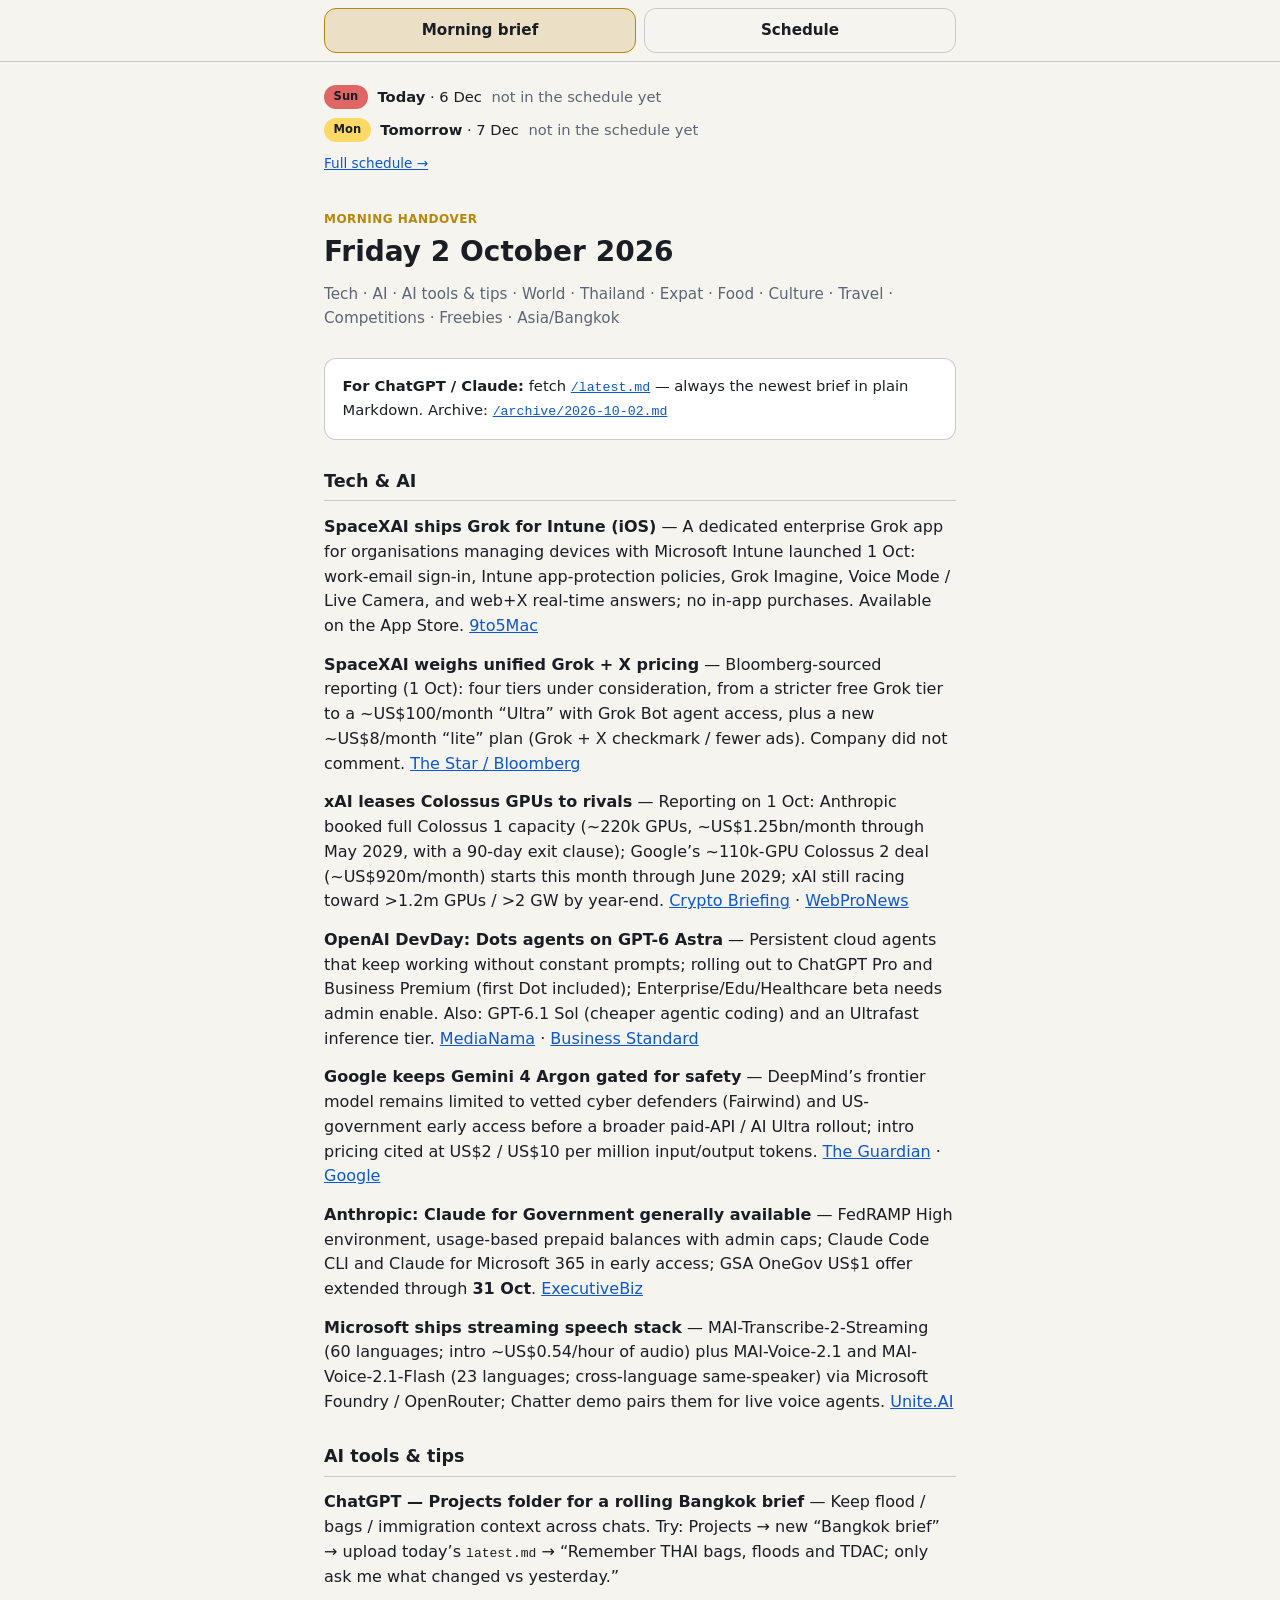
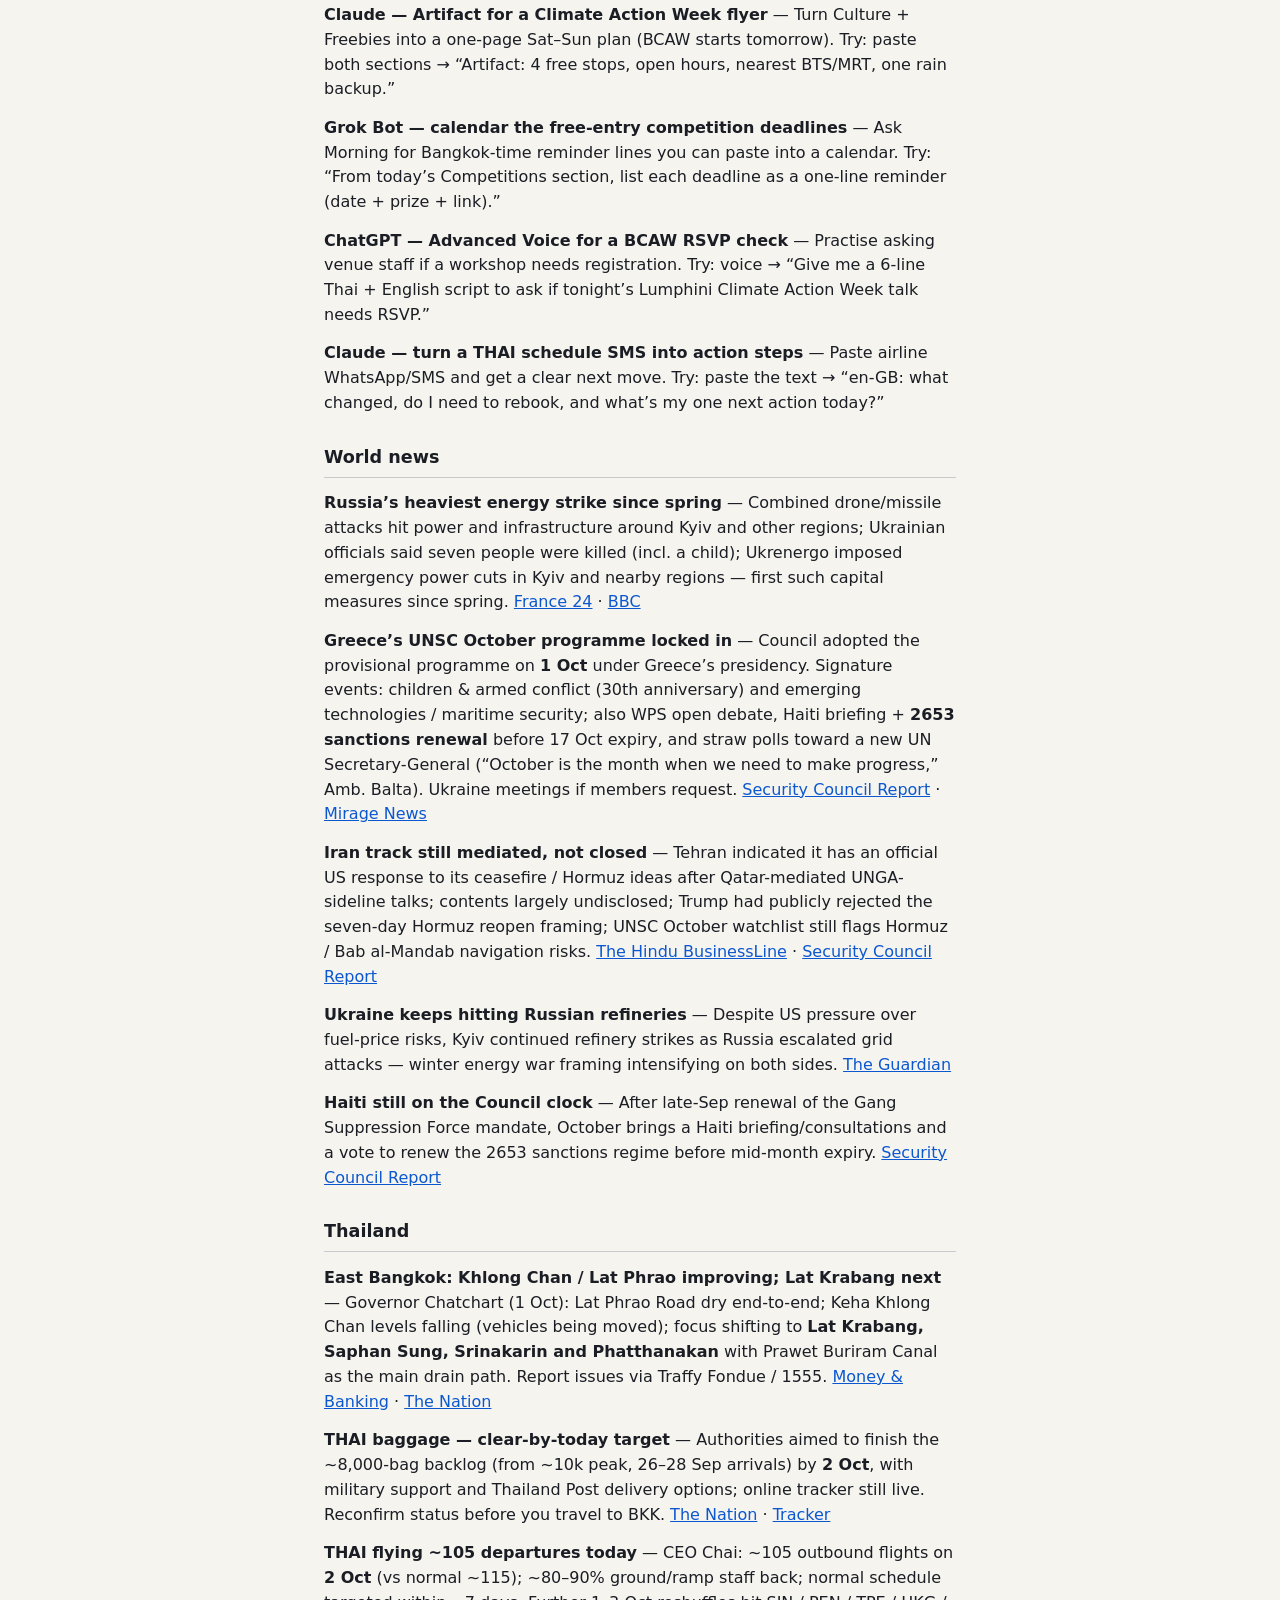
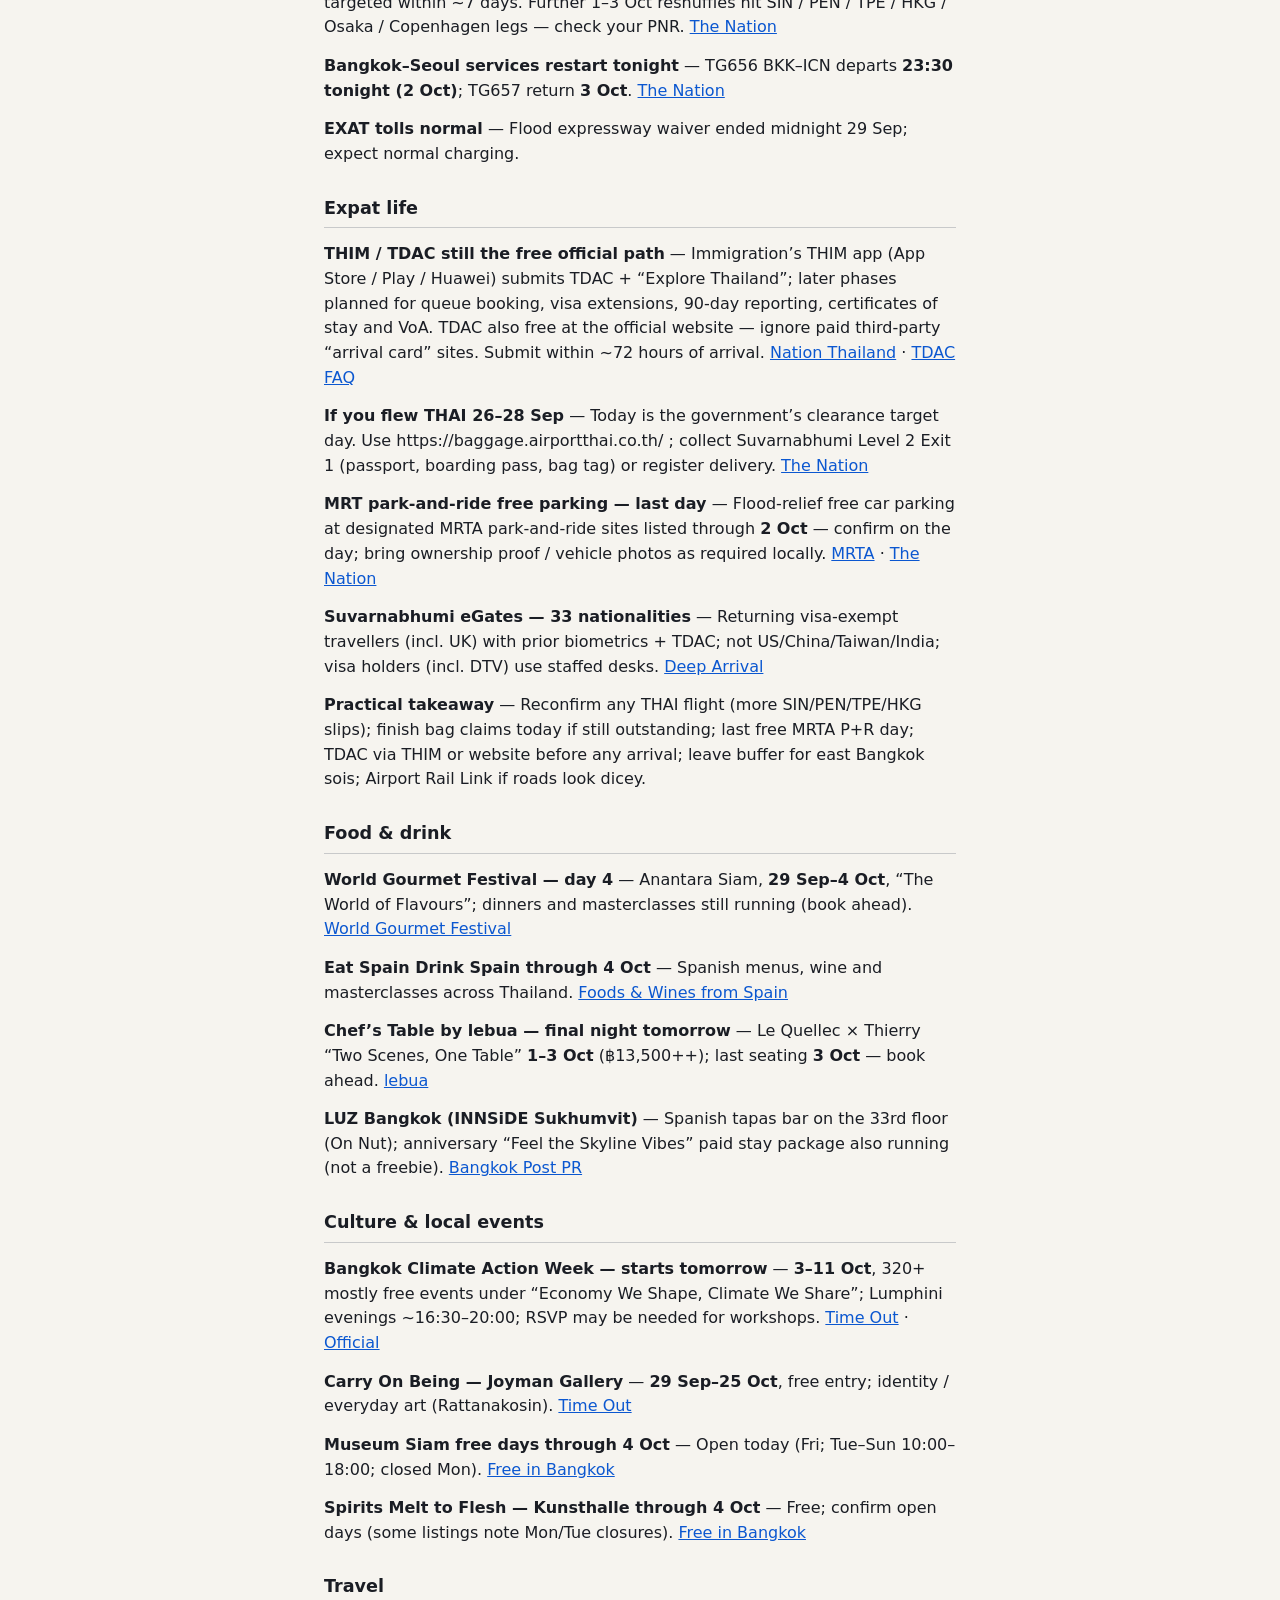
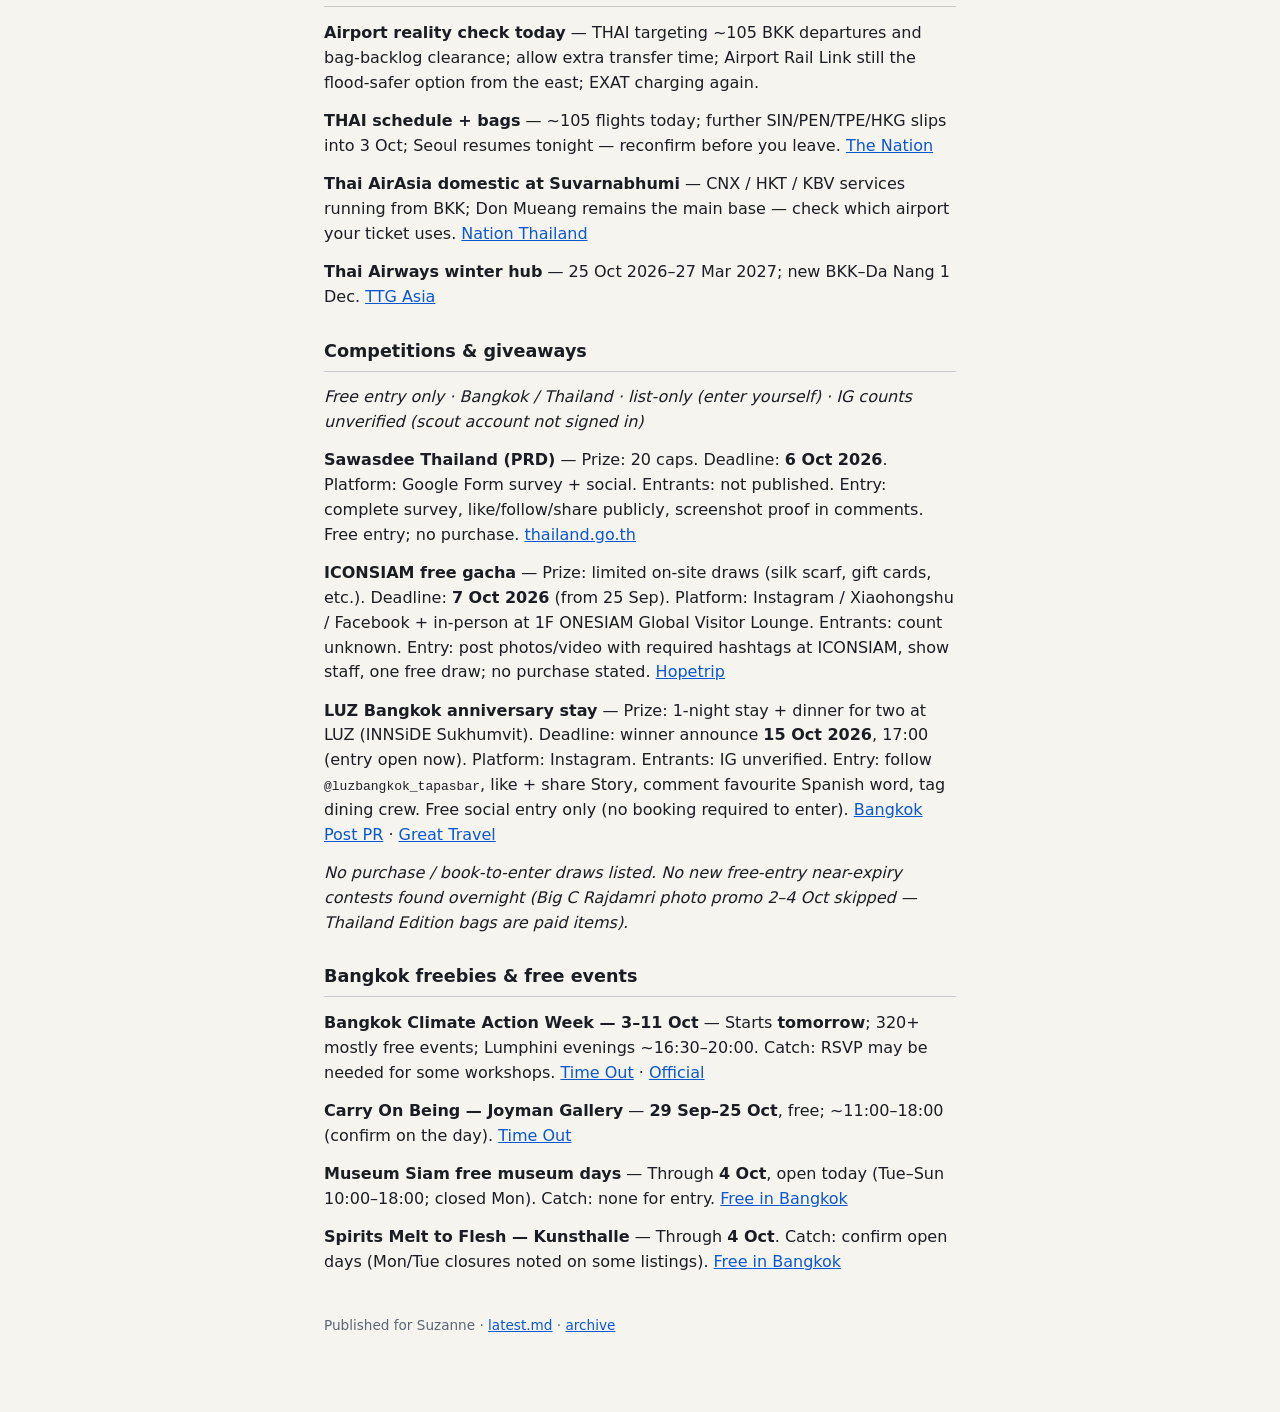
==== commit 7418e1be: "Add permanent tabs.js script tag for Claude schedule bar Keep <script src="/tabs.js" defer></script>" ====
--- a/index.html
+++ b/index.html
@@ -26,6 +26,8 @@
   a { color:var(--link); }
   footer { margin-top:2.5rem; color:var(--muted); font-size:.85rem; }
 </style>
+<!-- Claude owns tabs/schedule; keep this line on every regen -->
+<script src="/tabs.js" defer></script>
 </head>
 <body>
 <main>
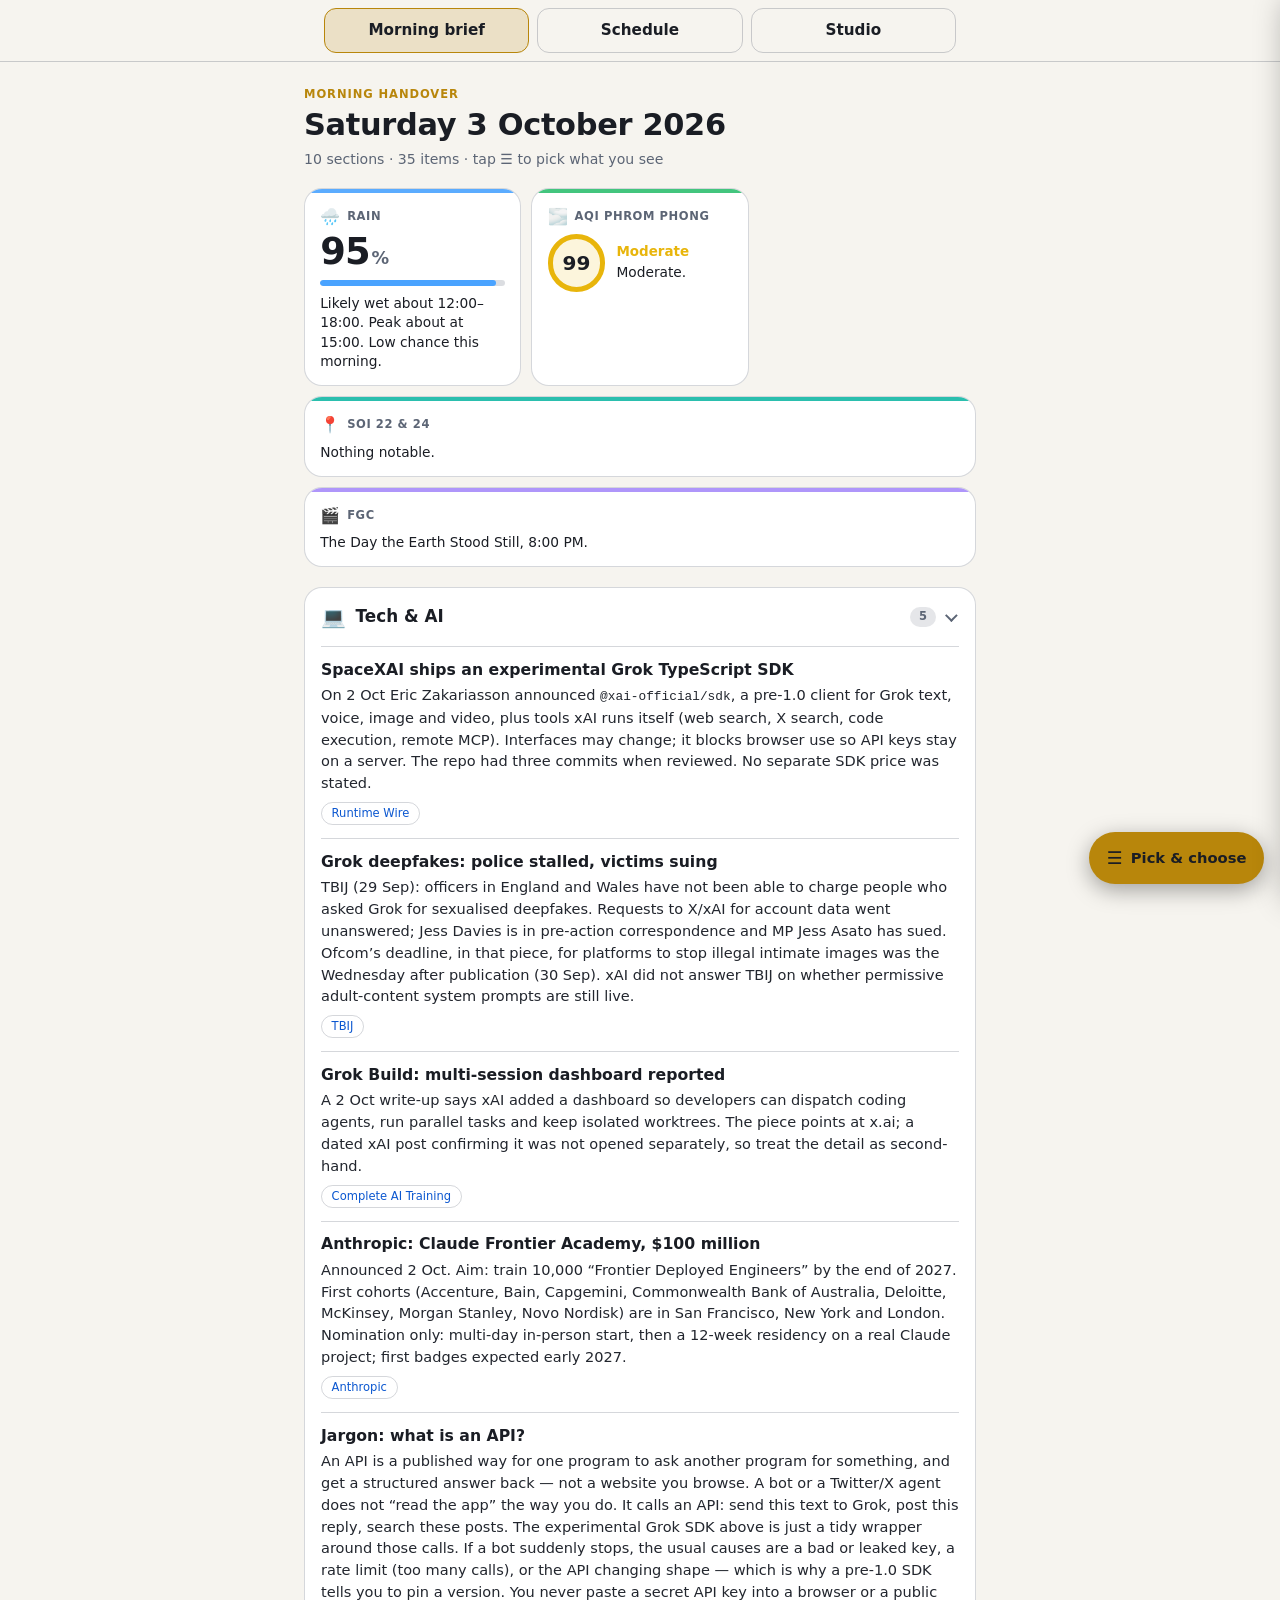
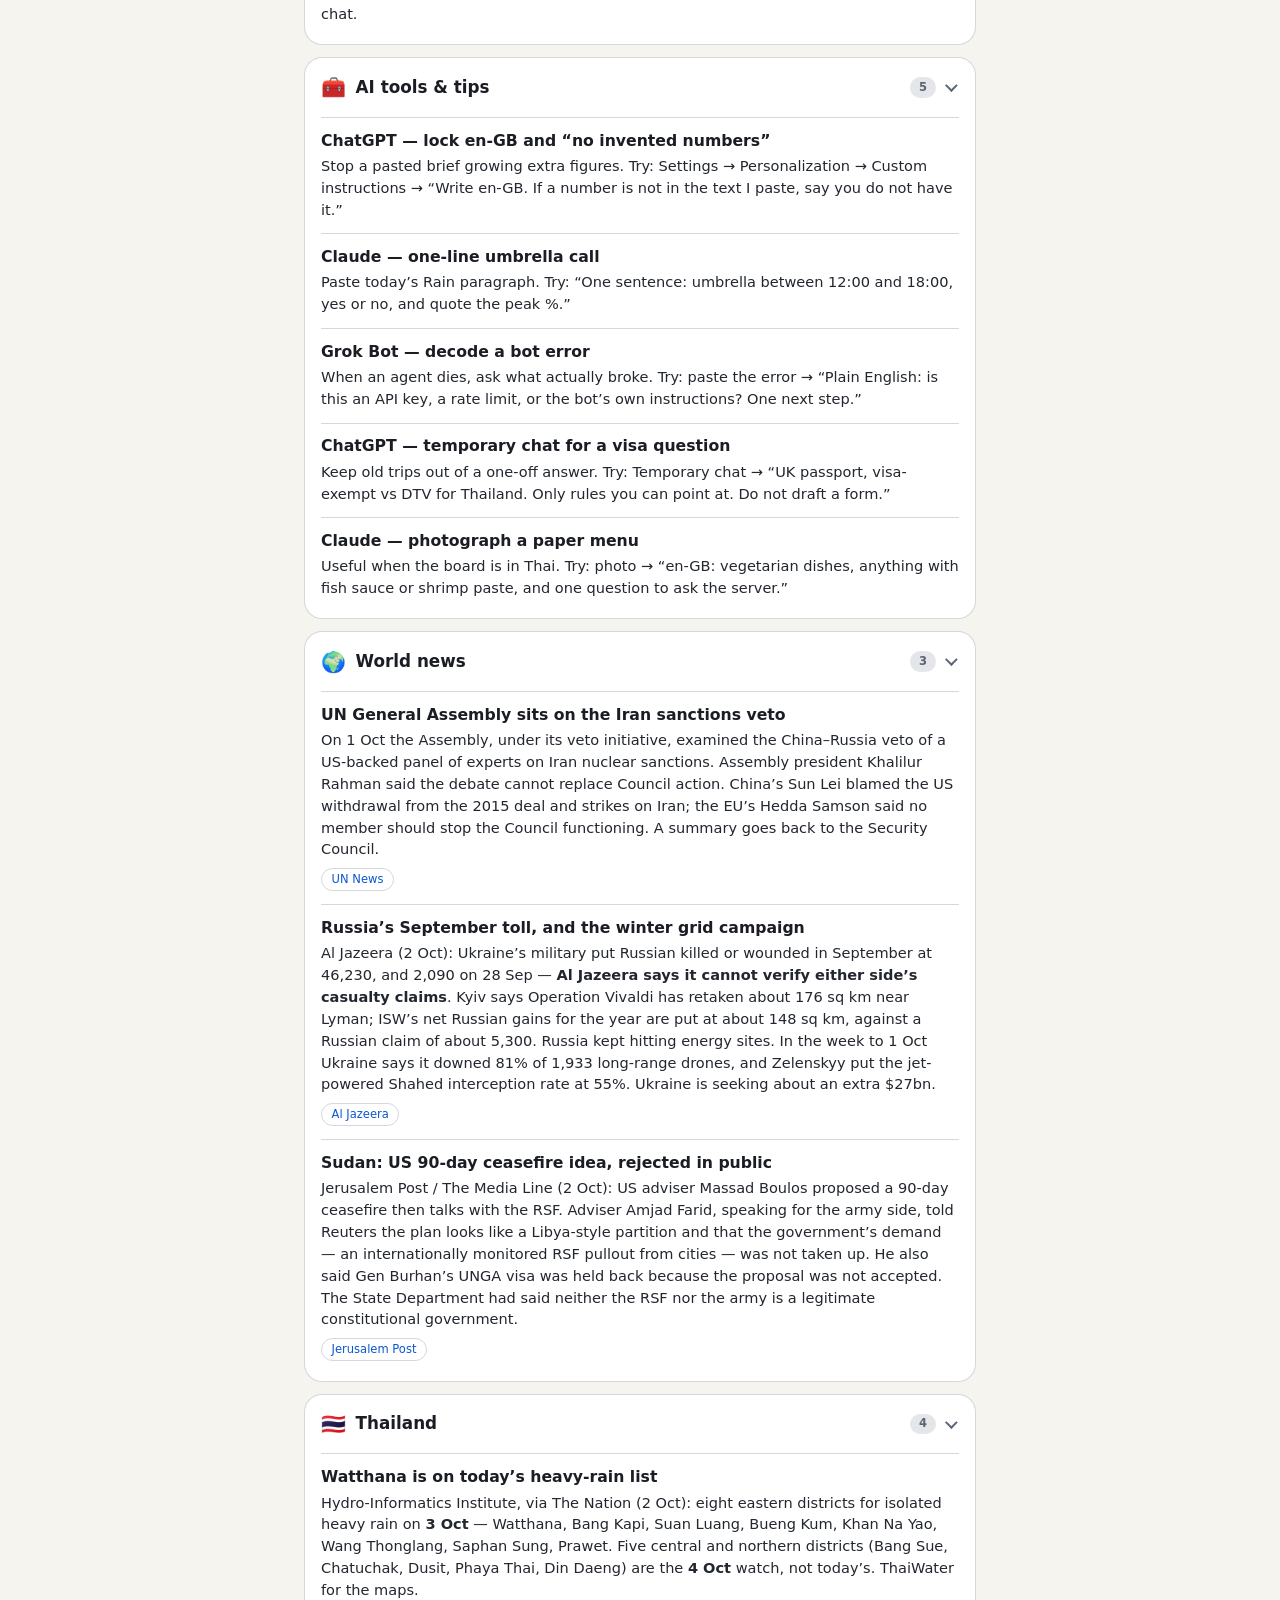
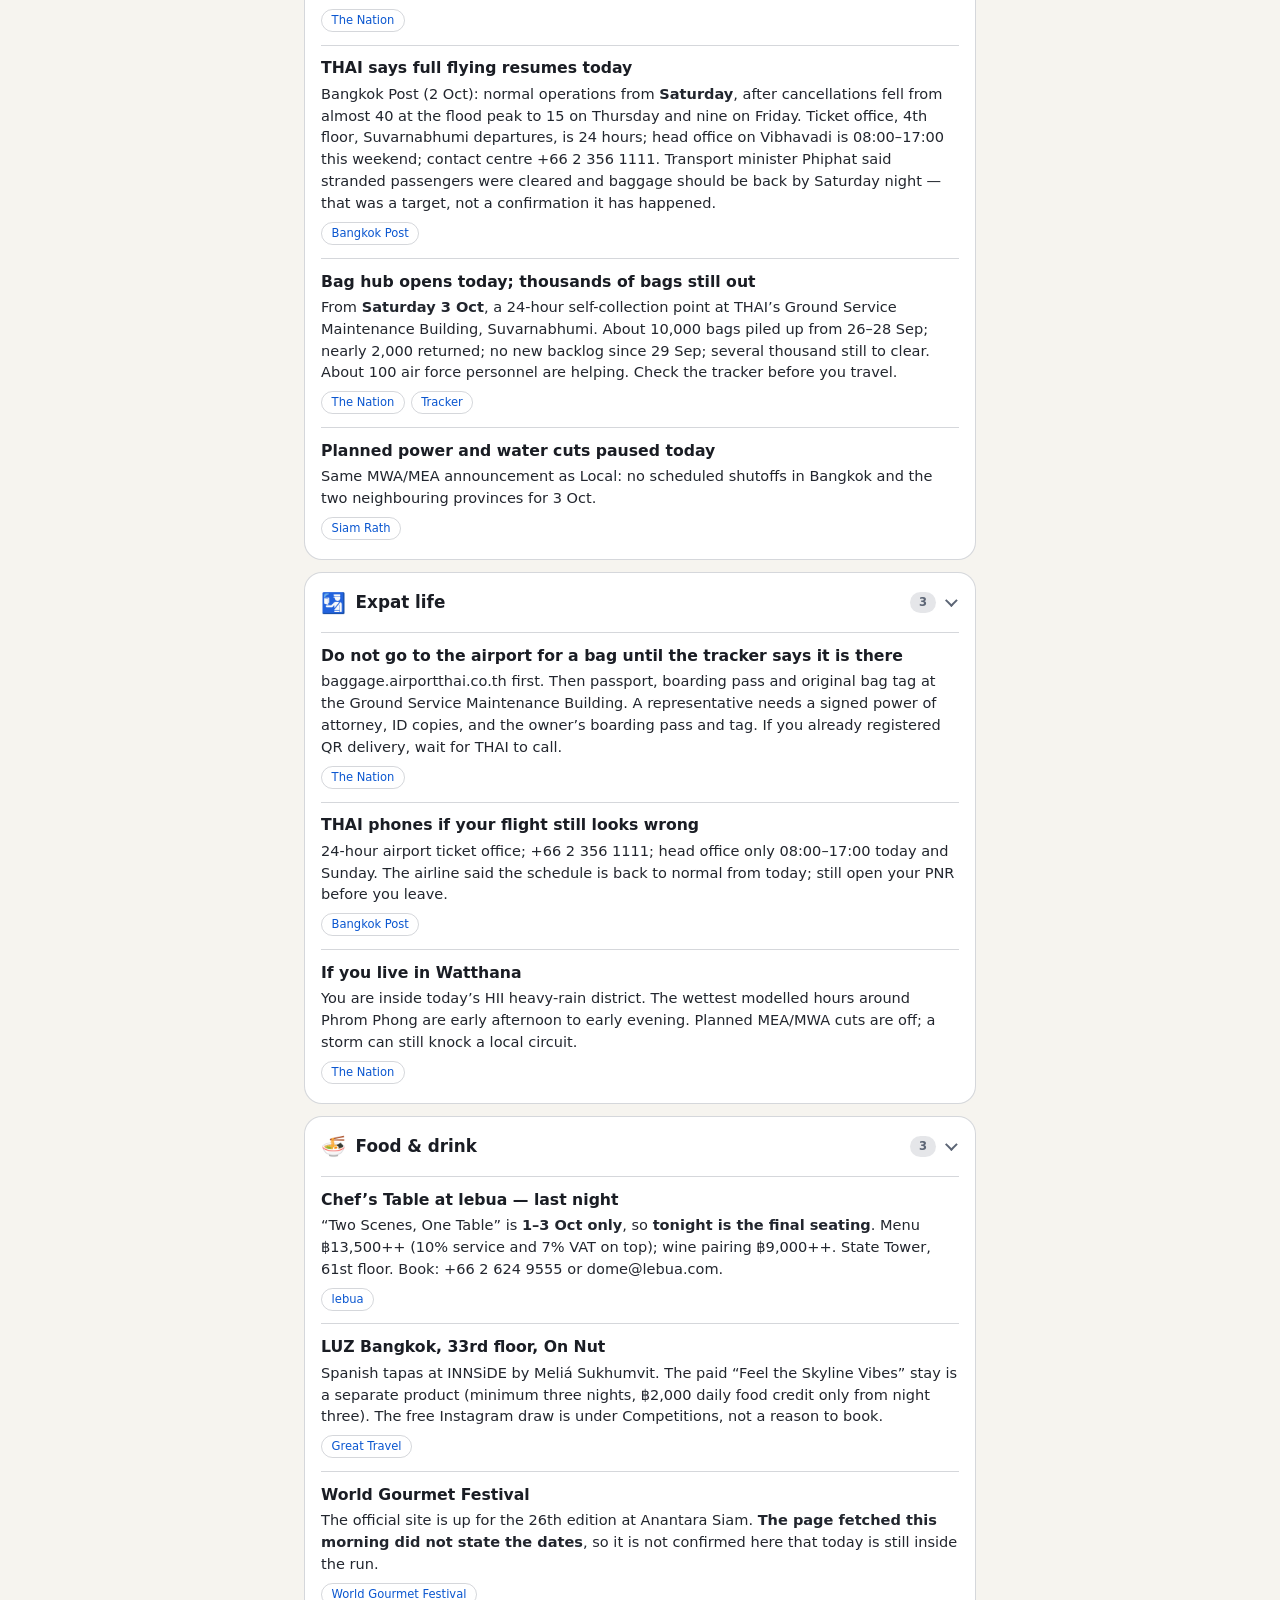
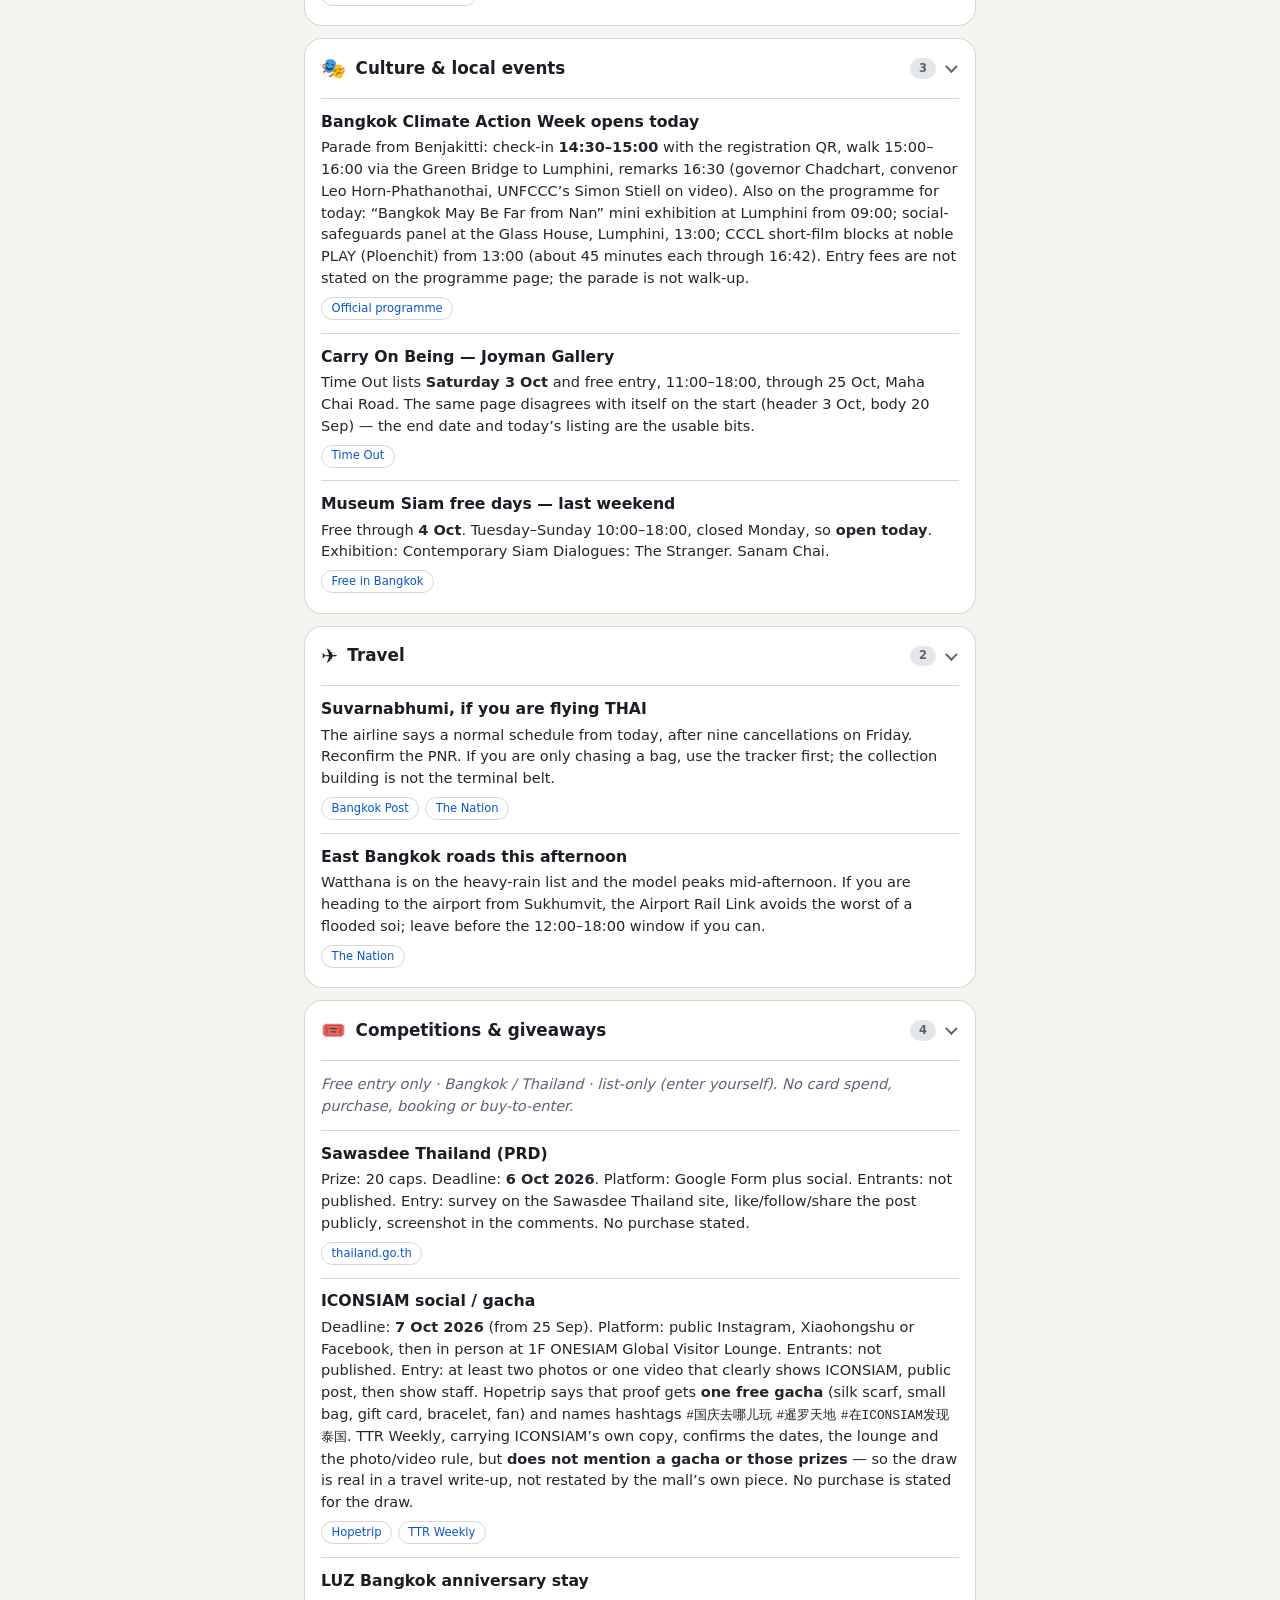
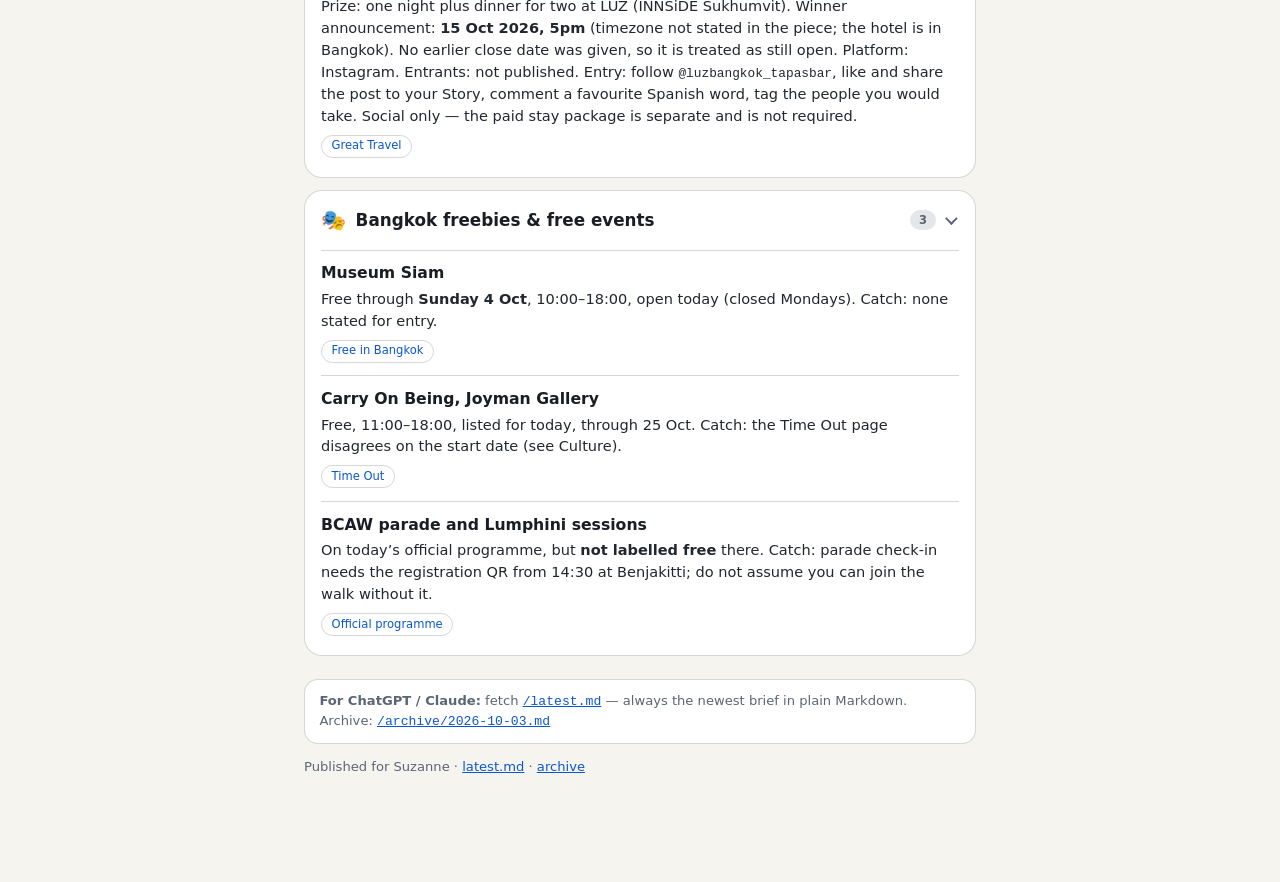
==== commit 1822e4b6: "Shorten Local: rain, AQI, Soi 22 & 24, FGC film only Drop power and water. FGC is The Day the Earth " ====
--- a/index.html
+++ b/index.html
@@ -3,8 +3,8 @@
 <head>
 <meta charset="utf-8">
 <meta name="viewport" content="width=device-width, initial-scale=1">
-<title>Morning handover — 2 Oct 2026</title>
-<meta name="description" content="Daily morning handover brief: tech, AI, AI tools &amp; tips, world news, Thailand, expat life, food, culture, travel, competitions, Bangkok freebies.">
+<title>Morning handover — 3 Oct 2026</title>
+<meta name="description" content="Daily morning handover brief: local, tech, AI, AI tools &amp; tips, world news, Thailand, expat life, food, culture, travel, competitions, Bangkok freebies.">
 <link rel="alternate" type="text/markdown" href="/latest.md" title="Latest brief (Markdown)">
 <style>
   :root { color-scheme: light dark; --bg:#0f1115; --card:#181b22; --text:#e8eaef; --muted:#9aa3b2; --accent:#f5c542; --link:#7db4ff; }
@@ -33,74 +33,66 @@
 <main>
 <header>
   <div class="kicker">Morning handover</div>
-  <h1>Friday 2 October 2026</h1>
-  <p class="meta">Tech · AI · AI tools &amp; tips · World · Thailand · Expat · Food · Culture · Travel · Competitions · Freebies · Asia/Bangkok</p>
+  <h1>Saturday 3 October 2026</h1>
+  <p class="meta">Local · Tech · AI · AI tools &amp; tips · World · Thailand · Expat · Food · Culture · Travel · Competitions · Freebies · Asia/Bangkok</p>
 </header>
 <div class="ai">
-  <strong>For ChatGPT / Claude:</strong> fetch <a href="/latest.md"><code>/latest.md</code></a> — always the newest brief in plain Markdown. Archive: <a href="/archive/2026-10-02.md"><code>/archive/2026-10-02.md</code></a>
+  <strong>For ChatGPT / Claude:</strong> fetch <a href="/latest.md"><code>/latest.md</code></a> — always the newest brief in plain Markdown. Archive: <a href="/archive/2026-10-03.md"><code>/archive/2026-10-03.md</code></a>
 </div>
 <article>
+<h2>Local</h2>
+<p><strong>Rain</strong> — Likely wet about 12:00–18:00. Peak about 95% at 15:00. Low chance this morning.</p>
+<p><strong>AQI Phrom Phong</strong> — 99, Moderate.</p>
+<p><strong>Soi 22 &amp; 24</strong> — Nothing notable.</p>
+<p><strong>FGC</strong> — The Day the Earth Stood Still, 8:00 PM.</p>
 <h2>Tech &amp; AI</h2>
-<p><strong>SpaceXAI ships Grok for Intune (iOS)</strong> — A dedicated enterprise Grok app for organisations managing devices with Microsoft Intune launched 1 Oct: work-email sign-in, Intune app-protection policies, Grok Imagine, Voice Mode / Live Camera, and web+X real-time answers; no in-app purchases. Available on the App Store. <a href="https://9to5mac.com/2026/10/01/spacexai-releases-a-separate-grok-ios-app-for-enterprise-users/">9to5Mac</a></p>
-<p><strong>SpaceXAI weighs unified Grok + X pricing</strong> — Bloomberg-sourced reporting (1 Oct): four tiers under consideration, from a stricter free Grok tier to a ~US$100/month “Ultra” with Grok Bot agent access, plus a new ~US$8/month “lite” plan (Grok + X checkmark / fewer ads). Company did not comment. <a href="https://www.thestar.com.my/tech/tech-news/2026/10/01/musks-spacexai-considers-overhaul-of-pricing-for-grok-x-users">The Star / Bloomberg</a></p>
-<p><strong>xAI leases Colossus GPUs to rivals</strong> — Reporting on 1 Oct: Anthropic booked full Colossus 1 capacity (~220k GPUs, ~US$1.25bn/month through May 2029, with a 90-day exit clause); Google’s ~110k-GPU Colossus 2 deal (~US$920m/month) starts this month through June 2029; xAI still racing toward &gt;1.2m GPUs / &gt;2 GW by year-end. <a href="https://cryptobriefing.com/xai-leases-compute-anthropic-google/">Crypto Briefing</a> · <a href="https://www.webpronews.com/musks-colossus-races-past-a-gigawatt-as-xai-pours-billions-into-memphis-ai-compute/">WebProNews</a></p>
-<p><strong>OpenAI DevDay: Dots agents on GPT-6 Astra</strong> — Persistent cloud agents that keep working without constant prompts; rolling out to ChatGPT Pro and Business Premium (first Dot included); Enterprise/Edu/Healthcare beta needs admin enable. Also: GPT-6.1 Sol (cheaper agentic coding) and an Ultrafast inference tier. <a href="https://www.medianama.com/2026/10/223-openai-launches-dots-devday-2026/">MediaNama</a> · <a href="https://www.business-standard.com/technology/tech-news/openai-devday-2026-dots-gpt-6-1-sol-codex-developer-tools-126093000396_1.html">Business Standard</a></p>
-<p><strong>Google keeps Gemini 4 Argon gated for safety</strong> — DeepMind’s frontier model remains limited to vetted cyber defenders (Fairwind) and US-government early access before a broader paid-API / AI Ultra rollout; intro pricing cited at US$2 / US$10 per million input/output tokens. <a href="https://www.theguardian.com/technology/2026/oct/01/google-releases-gemini-model-restrictions">The Guardian</a> · <a href="https://blog.google/intl/en-mena/company-news/technology/gemini-4-argon-our-next-era-of-frontier-intelligence/">Google</a></p>
-<p><strong>Anthropic: Claude for Government generally available</strong> — FedRAMP High environment, usage-based prepaid balances with admin caps; Claude Code CLI and Claude for Microsoft 365 in early access; GSA OneGov US$1 offer extended through <strong>31 Oct</strong>. <a href="https://www.executivebiz.com/articles/claude-for-government-fedramp-high-general-availability">ExecutiveBiz</a></p>
-<p><strong>Microsoft ships streaming speech stack</strong> — MAI-Transcribe-2-Streaming (60 languages; intro ~US$0.54/hour of audio) plus MAI-Voice-2.1 and MAI-Voice-2.1-Flash (23 languages; cross-language same-speaker) via Microsoft Foundry / OpenRouter; Chatter demo pairs them for live voice agents. <a href="https://www.unite.ai/microsoft-launches-mai-transcribe-2-streaming-and-two-mai-voice-models/">Unite.AI</a></p>
+<p><strong>SpaceXAI ships an experimental Grok TypeScript SDK</strong> — On 2 Oct Eric Zakariasson announced <code>@xai-official/sdk</code>, a pre-1.0 client for Grok text, voice, image and video, plus tools xAI runs itself (web search, X search, code execution, remote MCP). Interfaces may change; it blocks browser use so API keys stay on a server. The repo had three commits when reviewed. No separate SDK price was stated. <a href="https://runtimewire.com/article/spacexai-experimental-typescript-sdk-grok-hosted-tools">Runtime Wire</a></p>
+<p><strong>Grok deepfakes: police stalled, victims suing</strong> — TBIJ (29 Sep): officers in England and Wales have not been able to charge people who asked Grok for sexualised deepfakes. Requests to X/xAI for account data went unanswered; Jess Davies is in pre-action correspondence and MP Jess Asato has sued. Ofcom’s deadline, in that piece, for platforms to stop illegal intimate images was the Wednesday after publication (30 Sep). xAI did not answer TBIJ on whether permissive adult-content system prompts are still live. <a href="https://www.thebureauinvestigates.com/stories/2026-09-29/grok-deepfakes-police-justice">TBIJ</a></p>
+<p><strong>Grok Build: multi-session dashboard reported</strong> — A 2 Oct write-up says xAI added a dashboard so developers can dispatch coding agents, run parallel tasks and keep isolated worktrees. The piece points at x.ai; a dated xAI post confirming it was not opened separately, so treat the detail as second-hand. <a href="https://completeaitraining.com/news/xai-adds-a-multi-session-dashboard-to-grok-build/">Complete AI Training</a></p>
+<p><strong>Anthropic: Claude Frontier Academy, $100 million</strong> — Announced 2 Oct. Aim: train 10,000 “Frontier Deployed Engineers” by the end of 2027. First cohorts (Accenture, Bain, Capgemini, Commonwealth Bank of Australia, Deloitte, McKinsey, Morgan Stanley, Novo Nordisk) are in San Francisco, New York and London. Nomination only: multi-day in-person start, then a 12-week residency on a real Claude project; first badges expected early 2027. <a href="https://www.anthropic.com/news/claude-frontier-academy">Anthropic</a></p>
+<p><strong>Jargon: what is an API?</strong> — An API is a published way for one program to ask another program for something, and get a structured answer back — not a website you browse. A bot or a Twitter/X agent does not “read the app” the way you do. It calls an API: send this text to Grok, post this reply, search these posts. The experimental Grok SDK above is just a tidy wrapper around those calls. If a bot suddenly stops, the usual causes are a bad or leaked key, a rate limit (too many calls), or the API changing shape — which is why a pre-1.0 SDK tells you to pin a version. You never paste a secret API key into a browser or a public chat.</p>
 <h2>AI tools &amp; tips</h2>
-<p><strong>ChatGPT — Projects folder for a rolling Bangkok brief</strong> — Keep flood / bags / immigration context across chats. Try: Projects → new “Bangkok brief” → upload today’s <code>latest.md</code> → “Remember THAI bags, floods and TDAC; only ask me what changed vs yesterday.”</p>
-<p><strong>Claude — Artifact for a Climate Action Week flyer</strong> — Turn Culture + Freebies into a one-page Sat–Sun plan (BCAW starts tomorrow). Try: paste both sections → “Artifact: 4 free stops, open hours, nearest BTS/MRT, one rain backup.”</p>
-<p><strong>Grok Bot — calendar the free-entry competition deadlines</strong> — Ask Morning for Bangkok-time reminder lines you can paste into a calendar. Try: “From today’s Competitions section, list each deadline as a one-line reminder (date + prize + link).”</p>
-<p><strong>ChatGPT — Advanced Voice for a BCAW RSVP check</strong> — Practise asking venue staff if a workshop needs registration. Try: voice → “Give me a 6-line Thai + English script to ask if tonight’s Lumphini Climate Action Week talk needs RSVP.”</p>
-<p><strong>Claude — turn a THAI schedule SMS into action steps</strong> — Paste airline WhatsApp/SMS and get a clear next move. Try: paste the text → “en-GB: what changed, do I need to rebook, and what’s my one next action today?”</p>
+<p><strong>ChatGPT — lock en-GB and “no invented numbers”</strong> — Stop a pasted brief growing extra figures. Try: Settings → Personalization → Custom instructions → “Write en-GB. If a number is not in the text I paste, say you do not have it.”</p>
+<p><strong>Claude — one-line umbrella call</strong> — Paste today’s Rain paragraph. Try: “One sentence: umbrella between 12:00 and 18:00, yes or no, and quote the peak %.”</p>
+<p><strong>Grok Bot — decode a bot error</strong> — When an agent dies, ask what actually broke. Try: paste the error → “Plain English: is this an API key, a rate limit, or the bot’s own instructions? One next step.”</p>
+<p><strong>ChatGPT — temporary chat for a visa question</strong> — Keep old trips out of a one-off answer. Try: Temporary chat → “UK passport, visa-exempt vs DTV for Thailand. Only rules you can point at. Do not draft a form.”</p>
+<p><strong>Claude — photograph a paper menu</strong> — Useful when the board is in Thai. Try: photo → “en-GB: vegetarian dishes, anything with fish sauce or shrimp paste, and one question to ask the server.”</p>
 <h2>World news</h2>
-<p><strong>Russia’s heaviest energy strike since spring</strong> — Combined drone/missile attacks hit power and infrastructure around Kyiv and other regions; Ukrainian officials said seven people were killed (incl. a child); Ukrenergo imposed emergency power cuts in Kyiv and nearby regions — first such capital measures since spring. <a href="https://www.france24.com/en/europe/20261001-russia-launches-major-attack-on-ukraine-energy-grid-causing-power-cuts">France 24</a> · <a href="https://www.bbc.com/news/articles/ckjw5jx2l393o">BBC</a></p>
-<p><strong>Greece’s UNSC October programme locked in</strong> — Council adopted the provisional programme on <strong>1 Oct</strong> under Greece’s presidency. Signature events: children &amp; armed conflict (30th anniversary) and emerging technologies / maritime security; also WPS open debate, Haiti briefing + <strong>2653 sanctions renewal</strong> before 17 Oct expiry, and straw polls toward a new UN Secretary-General (“October is the month when we need to make progress,” Amb. Balta). Ukraine meetings if members request. <a href="https://www.securitycouncilreport.org/whatsinblue/2026/10/security-council-programme-of-work-for-october-2026.php">Security Council Report</a> · <a href="https://www.miragenews.com/unsc-president-outlines-october-work-programme-1753937/">Mirage News</a></p>
-<p><strong>Iran track still mediated, not closed</strong> — Tehran indicated it has an official US response to its ceasefire / Hormuz ideas after Qatar-mediated UNGA-sideline talks; contents largely undisclosed; Trump had publicly rejected the seven-day Hormuz reopen framing; UNSC October watchlist still flags Hormuz / Bab al-Mandab navigation risks. <a href="https://www.thehindubusinessline.com/news/world/iran-indicates-it-has-received-official-response-to-latest-ceasefire-offer/article71531238.ece">The Hindu BusinessLine</a> · <a href="https://www.securitycouncilreport.org/whatsinblue/2026/10/security-council-programme-of-work-for-october-2026.php">Security Council Report</a></p>
-<p><strong>Ukraine keeps hitting Russian refineries</strong> — Despite US pressure over fuel-price risks, Kyiv continued refinery strikes as Russia escalated grid attacks — winter energy war framing intensifying on both sides. <a href="https://www.theguardian.com/world/2026/oct/01/ukraine-russian-oil-refinery-strikes-defying-trump-fuel-price-warnings">The Guardian</a></p>
-<p><strong>Haiti still on the Council clock</strong> — After late-Sep renewal of the Gang Suppression Force mandate, October brings a Haiti briefing/consultations and a vote to renew the 2653 sanctions regime before mid-month expiry. <a href="https://www.securitycouncilreport.org/whatsinblue/2026/10/security-council-programme-of-work-for-october-2026.php">Security Council Report</a></p>
+<p><strong>UN General Assembly sits on the Iran sanctions veto</strong> — On 1 Oct the Assembly, under its veto initiative, examined the China–Russia veto of a US-backed panel of experts on Iran nuclear sanctions. Assembly president Khalilur Rahman said the debate cannot replace Council action. China’s Sun Lei blamed the US withdrawal from the 2015 deal and strikes on Iran; the EU’s Hedda Samson said no member should stop the Council functioning. A summary goes back to the Security Council. <a href="https://news.un.org/en/story/2026/10/1168505">UN News</a></p>
+<p><strong>Russia’s September toll, and the winter grid campaign</strong> — Al Jazeera (2 Oct): Ukraine’s military put Russian killed or wounded in September at 46,230, and 2,090 on 28 Sep — <strong>Al Jazeera says it cannot verify either side’s casualty claims</strong>. Kyiv says Operation Vivaldi has retaken about 176 sq km near Lyman; ISW’s net Russian gains for the year are put at about 148 sq km, against a Russian claim of about 5,300. Russia kept hitting energy sites. In the week to 1 Oct Ukraine says it downed 81% of 1,933 long-range drones, and Zelenskyy put the jet-powered Shahed interception rate at 55%. Ukraine is seeking about an extra $27bn. <a href="https://www.aljazeera.com/news/2026/10/2/russia-tries-to-freeze-ukraine-as-it-suffers-record-casualties-and-retreats">Al Jazeera</a></p>
+<p><strong>Sudan: US 90-day ceasefire idea, rejected in public</strong> — Jerusalem Post / The Media Line (2 Oct): US adviser Massad Boulos proposed a 90-day ceasefire then talks with the RSF. Adviser Amjad Farid, speaking for the army side, told Reuters the plan looks like a Libya-style partition and that the government’s demand — an internationally monitored RSF pullout from cities — was not taken up. He also said Gen Burhan’s UNGA visa was held back because the proposal was not accepted. The State Department had said neither the RSF nor the army is a legitimate constitutional government. <a href="https://www.jpost.com/international/article-910426">Jerusalem Post</a></p>
 <h2>Thailand</h2>
-<p><strong>East Bangkok: Khlong Chan / Lat Phrao improving; Lat Krabang next</strong> — Governor Chatchart (1 Oct): Lat Phrao Road dry end-to-end; Keha Khlong Chan levels falling (vehicles being moved); focus shifting to <strong>Lat Krabang, Saphan Sung, Srinakarin and Phatthanakan</strong> with Prawet Buriram Canal as the main drain path. Report issues via Traffy Fondue / 1555. <a href="https://en.moneyandbanking.co.th/2026/274886/">Money &amp; Banking</a> · <a href="https://www.nationthailand.com/thailand/bangkok/40071707">The Nation</a></p>
-<p><strong>THAI baggage — clear-by-today target</strong> — Authorities aimed to finish the ~8,000-bag backlog (from ~10k peak, 26–28 Sep arrivals) by <strong>2 Oct</strong>, with military support and Thailand Post delivery options; online tracker still live. Reconfirm status before you travel to BKK. <a href="https://www.nationthailand.com/business/corporate/40071730">The Nation</a> · <a href="https://baggage.airportthai.co.th/">Tracker</a></p>
-<p><strong>THAI flying ~105 departures today</strong> — CEO Chai: ~105 outbound flights on <strong>2 Oct</strong> (vs normal ~115); ~80–90% ground/ramp staff back; normal schedule targeted within ~7 days. Further 1–3 Oct reshuffles hit SIN / PEN / TPE / HKG / Osaka / Copenhagen legs — check your PNR. <a href="https://www.nationthailand.com/business/corporate/40071743">The Nation</a></p>
-<p><strong>Bangkok–Seoul services restart tonight</strong> — TG656 BKK–ICN departs <strong>23:30 tonight (2 Oct)</strong>; TG657 return <strong>3 Oct</strong>. <a href="https://www.nationthailand.com/business/corporate/40071743">The Nation</a></p>
-<p><strong>EXAT tolls normal</strong> — Flood expressway waiver ended midnight 29 Sep; expect normal charging.</p>
+<p><strong>Watthana is on today’s heavy-rain list</strong> — Hydro-Informatics Institute, via The Nation (2 Oct): eight eastern districts for isolated heavy rain on <strong>3 Oct</strong> — Watthana, Bang Kapi, Suan Luang, Bueng Kum, Khan Na Yao, Wang Thonglang, Saphan Sung, Prawet. Five central and northern districts (Bang Sue, Chatuchak, Dusit, Phaya Thai, Din Daeng) are the <strong>4 Oct</strong> watch, not today’s. ThaiWater for the maps. <a href="https://www.nationthailand.com/news/general/40071792">The Nation</a></p>
+<p><strong>THAI says full flying resumes today</strong> — Bangkok Post (2 Oct): normal operations from <strong>Saturday</strong>, after cancellations fell from almost 40 at the flood peak to 15 on Thursday and nine on Friday. Ticket office, 4th floor, Suvarnabhumi departures, is 24 hours; head office on Vibhavadi is 08:00–17:00 this weekend; contact centre +66 2 356 1111. Transport minister Phiphat said stranded passengers were cleared and baggage should be back by Saturday night — that was a target, not a confirmation it has happened. <a href="https://www.bangkokpost.com/thailand/general/3330160/thai-airways-to-resume-normal-flight-schedules-from-saturday">Bangkok Post</a></p>
+<p><strong>Bag hub opens today; thousands of bags still out</strong> — From <strong>Saturday 3 Oct</strong>, a 24-hour self-collection point at THAI’s Ground Service Maintenance Building, Suvarnabhumi. About 10,000 bags piled up from 26–28 Sep; nearly 2,000 returned; no new backlog since 29 Sep; several thousand still to clear. About 100 air force personnel are helping. Check the tracker before you travel. <a href="https://www.nationthailand.com/business/corporate/40071784">The Nation</a> · <a href="https://baggage.airportthai.co.th/">Tracker</a></p>
+<p><strong>Planned power and water cuts paused today</strong> — Same MWA/MEA announcement as Local: no scheduled shutoffs in Bangkok and the two neighbouring provinces for 3 Oct. <a href="https://siamrath.co.th/social/326027">Siam Rath</a></p>
 <h2>Expat life</h2>
-<p><strong>THIM / TDAC still the free official path</strong> — Immigration’s THIM app (App Store / Play / Huawei) submits TDAC + “Explore Thailand”; later phases planned for queue booking, visa extensions, 90-day reporting, certificates of stay and VoA. TDAC also free at the official website — ignore paid third-party “arrival card” sites. Submit within ~72 hours of arrival. <a href="https://www.nationthailand.com/news/tourism/40071480">Nation Thailand</a> · <a href="https://tdac.immigration.go.th/manual/en/faq.html">TDAC FAQ</a></p>
-<p><strong>If you flew THAI 26–28 Sep</strong> — Today is the government’s clearance target day. Use https://baggage.airportthai.co.th/ ; collect Suvarnabhumi Level 2 Exit 1 (passport, boarding pass, bag tag) or register delivery. <a href="https://www.nationthailand.com/business/corporate/40071730">The Nation</a></p>
-<p><strong>MRT park-and-ride free parking — last day</strong> — Flood-relief free car parking at designated MRTA park-and-ride sites listed through <strong>2 Oct</strong> — confirm on the day; bring ownership proof / vehicle photos as required locally. <a href="https://www.mrta.co.th/en/news-release/41390">MRTA</a> · <a href="https://www.nationthailand.com/news/general/40071519">The Nation</a></p>
-<p><strong>Suvarnabhumi eGates — 33 nationalities</strong> — Returning visa-exempt travellers (incl. UK) with prior biometrics + TDAC; not US/China/Taiwan/India; visa holders (incl. DTV) use staffed desks. <a href="https://deeparrival.com/news/bangkok-suvarnabhumi-egates-33-nationalities-september-2026/">Deep Arrival</a></p>
-<p><strong>Practical takeaway</strong> — Reconfirm any THAI flight (more SIN/PEN/TPE/HKG slips); finish bag claims today if still outstanding; last free MRTA P+R day; TDAC via THIM or website before any arrival; leave buffer for east Bangkok sois; Airport Rail Link if roads look dicey.</p>
+<p><strong>Do not go to the airport for a bag until the tracker says it is there</strong> — baggage.airportthai.co.th first. Then passport, boarding pass and original bag tag at the Ground Service Maintenance Building. A representative needs a signed power of attorney, ID copies, and the owner’s boarding pass and tag. If you already registered QR delivery, wait for THAI to call. <a href="https://www.nationthailand.com/business/corporate/40071784">The Nation</a></p>
+<p><strong>THAI phones if your flight still looks wrong</strong> — 24-hour airport ticket office; +66 2 356 1111; head office only 08:00–17:00 today and Sunday. The airline said the schedule is back to normal from today; still open your PNR before you leave. <a href="https://www.bangkokpost.com/thailand/general/3330160/thai-airways-to-resume-normal-flight-schedules-from-saturday">Bangkok Post</a></p>
+<p><strong>If you live in Watthana</strong> — You are inside today’s HII heavy-rain district. The wettest modelled hours around Phrom Phong are early afternoon to early evening. Planned MEA/MWA cuts are off; a storm can still knock a local circuit. <a href="https://www.nationthailand.com/news/general/40071792">The Nation</a></p>
 <h2>Food &amp; drink</h2>
-<p><strong>World Gourmet Festival — day 4</strong> — Anantara Siam, <strong>29 Sep–4 Oct</strong>, “The World of Flavours”; dinners and masterclasses still running (book ahead). <a href="https://www.worldgourmetfestival.asia/">World Gourmet Festival</a></p>
-<p><strong>Eat Spain Drink Spain through 4 Oct</strong> — Spanish menus, wine and masterclasses across Thailand. <a href="https://www.foodswinesfromspain.com/en/spain-food-nation/events/eat-spain-drink-spain-thailand-2026">Foods &amp; Wines from Spain</a></p>
-<p><strong>Chef’s Table by lebua — final night tomorrow</strong> — Le Quellec × Thierry “Two Scenes, One Table” <strong>1–3 Oct</strong> (฿13,500++); last seating <strong>3 Oct</strong> — book ahead. <a href="https://lebua.com/restaurants/chefs-table/two-scenes-one-table/">lebua</a></p>
-<p><strong>LUZ Bangkok (INNSiDE Sukhumvit)</strong> — Spanish tapas bar on the 33rd floor (On Nut); anniversary “Feel the Skyline Vibes” paid stay package also running (not a freebie). <a href="https://www.bangkokpost.com/thailand/pr/3328213/feel-the-skyline-vibes">Bangkok Post PR</a></p>
+<p><strong>Chef’s Table at lebua — last night</strong> — “Two Scenes, One Table” is <strong>1–3 Oct only</strong>, so <strong>tonight is the final seating</strong>. Menu ฿13,500++ (10% service and 7% VAT on top); wine pairing ฿9,000++. State Tower, 61st floor. Book: +66 2 624 9555 or dome@lebua.com. <a href="https://lebua.com/restaurants/chefs-table/two-scenes-one-table/">lebua</a></p>
+<p><strong>LUZ Bangkok, 33rd floor, On Nut</strong> — Spanish tapas at INNSiDE by Meliá Sukhumvit. The paid “Feel the Skyline Vibes” stay is a separate product (minimum three nights, ฿2,000 daily food credit only from night three). The free Instagram draw is under Competitions, not a reason to book. <a href="https://greattravelmagazine.com/2026/09/30/feel-the-skyline-vibes-innside-by-melia-bangkok-sukhumvit-marks-third-anniversary/">Great Travel</a></p>
+<p><strong>World Gourmet Festival</strong> — The official site is up for the 26th edition at Anantara Siam. <strong>The page fetched this morning did not state the dates</strong>, so it is not confirmed here that today is still inside the run. <a href="https://www.worldgourmetfestival.asia/">World Gourmet Festival</a></p>
 <h2>Culture &amp; local events</h2>
-<p><strong>Bangkok Climate Action Week — starts tomorrow</strong> — <strong>3–11 Oct</strong>, 320+ mostly free events under “Economy We Shape, Climate We Share”; Lumphini evenings ~16:30–20:00; RSVP may be needed for workshops. <a href="https://www.timeout.com/bangkok/things-to-do/explore-320-plus-events-at-bangkok-climate-action-week">Time Out</a> · <a href="https://www.bangkokclimateactionweek.org/en">Official</a></p>
-<p><strong>Carry On Being — Joyman Gallery</strong> — <strong>29 Sep–25 Oct</strong>, free entry; identity / everyday art (Rattanakosin). <a href="https://www.timeout.com/bangkok/things-to-do/carry-on-being">Time Out</a></p>
-<p><strong>Museum Siam free days through 4 Oct</strong> — Open today (Fri; Tue–Sun 10:00–18:00; closed Mon). <a href="https://freeinbangkok.com/events/free-events/museum-siam-free-museum-days/">Free in Bangkok</a></p>
-<p><strong>Spirits Melt to Flesh — Kunsthalle through 4 Oct</strong> — Free; confirm open days (some listings note Mon/Tue closures). <a href="https://freeinbangkok.com/events/free-events/spirits-melt-to-flesh-bangkok/">Free in Bangkok</a></p>
+<p><strong>Bangkok Climate Action Week opens today</strong> — Parade from Benjakitti: check-in <strong>14:30–15:00</strong> with the registration QR, walk 15:00–16:00 via the Green Bridge to Lumphini, remarks 16:30 (governor Chadchart, convenor Leo Horn-Phathanothai, UNFCCC’s Simon Stiell on video). Also on the programme for today: “Bangkok May Be Far from Nan” mini exhibition at Lumphini from 09:00; social-safeguards panel at the Glass House, Lumphini, 13:00; CCCL short-film blocks at noble PLAY (Ploenchit) from 13:00 (about 45 minutes each through 16:42). Entry fees are not stated on the programme page; the parade is not walk-up. <a href="https://www.bangkokclimateactionweek.org/en/programme">Official programme</a></p>
+<p><strong>Carry On Being — Joyman Gallery</strong> — Time Out lists <strong>Saturday 3 Oct</strong> and free entry, 11:00–18:00, through 25 Oct, Maha Chai Road. The same page disagrees with itself on the start (header 3 Oct, body 20 Sep) — the end date and today’s listing are the usable bits. <a href="https://www.timeout.com/bangkok/things-to-do/carry-on-being">Time Out</a></p>
+<p><strong>Museum Siam free days — last weekend</strong> — Free through <strong>4 Oct</strong>. Tuesday–Sunday 10:00–18:00, closed Monday, so <strong>open today</strong>. Exhibition: Contemporary Siam Dialogues: The Stranger. Sanam Chai. <a href="https://freeinbangkok.com/events/free-events/museum-siam-free-museum-days/">Free in Bangkok</a></p>
 <h2>Travel</h2>
-<p><strong>Airport reality check today</strong> — THAI targeting ~105 BKK departures and bag-backlog clearance; allow extra transfer time; Airport Rail Link still the flood-safer option from the east; EXAT charging again.</p>
-<p><strong>THAI schedule + bags</strong> — ~105 flights today; further SIN/PEN/TPE/HKG slips into 3 Oct; Seoul resumes tonight — reconfirm before you leave. <a href="https://www.nationthailand.com/business/corporate/40071743">The Nation</a></p>
-<p><strong>Thai AirAsia domestic at Suvarnabhumi</strong> — CNX / HKT / KBV services running from BKK; Don Mueang remains the main base — check which airport your ticket uses. <a href="https://www.nationthailand.com/business/corporate/40070332">Nation Thailand</a></p>
-<p><strong>Thai Airways winter hub</strong> — 25 Oct 2026–27 Mar 2027; new BKK–Da Nang 1 Dec. <a href="https://www.ttgasia.com/2026/09/22/thai-airways-builds-suvarnabhumi-hub-with-winter-capacity-expansion/">TTG Asia</a></p>
+<p><strong>Suvarnabhumi, if you are flying THAI</strong> — The airline says a normal schedule from today, after nine cancellations on Friday. Reconfirm the PNR. If you are only chasing a bag, use the tracker first; the collection building is not the terminal belt. <a href="https://www.bangkokpost.com/thailand/general/3330160/thai-airways-to-resume-normal-flight-schedules-from-saturday">Bangkok Post</a> · <a href="https://www.nationthailand.com/business/corporate/40071784">The Nation</a></p>
+<p><strong>East Bangkok roads this afternoon</strong> — Watthana is on the heavy-rain list and the model peaks mid-afternoon. If you are heading to the airport from Sukhumvit, the Airport Rail Link avoids the worst of a flooded soi; leave before the 12:00–18:00 window if you can. <a href="https://www.nationthailand.com/news/general/40071792">The Nation</a></p>
 <h2>Competitions &amp; giveaways</h2>
-<p><em>Free entry only · Bangkok / Thailand · list-only (enter yourself) · IG counts unverified (scout account not signed in)</em></p>
-<p><strong>Sawasdee Thailand (PRD)</strong> — Prize: 20 caps. Deadline: <strong>6 Oct 2026</strong>. Platform: Google Form survey + social. Entrants: not published. Entry: complete survey, like/follow/share publicly, screenshot proof in comments. Free entry; no purchase. <a href="https://thailand.go.th/public/guide-book-detail/sawasdee-thailand-invites-you-to-join--win-prizes-">thailand.go.th</a></p>
-<p><strong>ICONSIAM free gacha</strong> — Prize: limited on-site draws (silk scarf, gift cards, etc.). Deadline: <strong>7 Oct 2026</strong> (from 25 Sep). Platform: Instagram / Xiaohongshu / Facebook + in-person at 1F ONESIAM Global Visitor Lounge. Entrants: count unknown. Entry: post photos/video with required hashtags at ICONSIAM, show staff, one free draw; no purchase stated. <a href="https://www.hopetrip.com/news/detail-41477.html">Hopetrip</a></p>
-<p><strong>LUZ Bangkok anniversary stay</strong> — Prize: 1-night stay + dinner for two at LUZ (INNSiDE Sukhumvit). Deadline: winner announce <strong>15 Oct 2026</strong>, 17:00 (entry open now). Platform: Instagram. Entrants: IG unverified. Entry: follow <code>@luzbangkok_tapasbar</code>, like + share Story, comment favourite Spanish word, tag dining crew. Free social entry only (no booking required to enter). <a href="https://www.bangkokpost.com/thailand/pr/3328213/feel-the-skyline-vibes">Bangkok Post PR</a> · <a href="https://greattravelmagazine.com/2026/09/30/feel-the-skyline-vibes-innside-by-melia-bangkok-sukhumvit-marks-third-anniversary/">Great Travel</a></p>
-<p><em>No purchase / book-to-enter draws listed. No new free-entry near-expiry contests found overnight (Big C Rajdamri photo promo 2–4 Oct skipped — Thailand Edition bags are paid items).</em></p>
+<p><em>Free entry only · Bangkok / Thailand · list-only (enter yourself). No card spend, purchase, booking or buy-to-enter.</em></p>
+<p><strong>Sawasdee Thailand (PRD)</strong> — Prize: 20 caps. Deadline: <strong>6 Oct 2026</strong>. Platform: Google Form plus social. Entrants: not published. Entry: survey on the Sawasdee Thailand site, like/follow/share the post publicly, screenshot in the comments. No purchase stated. <a href="https://thailand.go.th/public/guide-book-detail/sawasdee-thailand-invites-you-to-join--win-prizes-">thailand.go.th</a></p>
+<p><strong>ICONSIAM social / gacha</strong> — Deadline: <strong>7 Oct 2026</strong> (from 25 Sep). Platform: public Instagram, Xiaohongshu or Facebook, then in person at 1F ONESIAM Global Visitor Lounge. Entrants: not published. Entry: at least two photos or one video that clearly shows ICONSIAM, public post, then show staff. Hopetrip says that proof gets <strong>one free gacha</strong> (silk scarf, small bag, gift card, bracelet, fan) and names hashtags <code>#国庆去哪儿玩</code> <code>#暹罗天地</code> <code>#在ICONSIAM发现泰国</code>. TTR Weekly, carrying ICONSIAM’s own copy, confirms the dates, the lounge and the photo/video rule, but <strong>does not mention a gacha or those prizes</strong> — so the draw is real in a travel write-up, not restated by the mall’s own piece. No purchase is stated for the draw. <a href="https://www.hopetrip.com/news/detail-41477.html">Hopetrip</a> · <a href="https://www.ttrweekly.com/site/2026/09/iconsiam-global-landmark-on-the-chao-phraya-river/">TTR Weekly</a></p>
+<p><strong>LUZ Bangkok anniversary stay</strong> — Prize: one night plus dinner for two at LUZ (INNSiDE Sukhumvit). Winner announcement: <strong>15 Oct 2026, 5pm</strong> (timezone not stated in the piece; the hotel is in Bangkok). No earlier close date was given, so it is treated as still open. Platform: Instagram. Entrants: not published. Entry: follow <code>@luzbangkok_tapasbar</code>, like and share the post to your Story, comment a favourite Spanish word, tag the people you would take. Social only — the paid stay package is separate and is not required. <a href="https://greattravelmagazine.com/2026/09/30/feel-the-skyline-vibes-innside-by-melia-bangkok-sukhumvit-marks-third-anniversary/">Great Travel</a></p>
 <h2>Bangkok freebies &amp; free events</h2>
-<p><strong>Bangkok Climate Action Week — 3–11 Oct</strong> — Starts <strong>tomorrow</strong>; 320+ mostly free events; Lumphini evenings ~16:30–20:00. Catch: RSVP may be needed for some workshops. <a href="https://www.timeout.com/bangkok/things-to-do/explore-320-plus-events-at-bangkok-climate-action-week">Time Out</a> · <a href="https://www.bangkokclimateactionweek.org/en">Official</a></p>
-<p><strong>Carry On Being — Joyman Gallery</strong> — <strong>29 Sep–25 Oct</strong>, free; ~11:00–18:00 (confirm on the day). <a href="https://www.timeout.com/bangkok/things-to-do/carry-on-being">Time Out</a></p>
-<p><strong>Museum Siam free museum days</strong> — Through <strong>4 Oct</strong>, open today (Tue–Sun 10:00–18:00; closed Mon). Catch: none for entry. <a href="https://freeinbangkok.com/events/free-events/museum-siam-free-museum-days/">Free in Bangkok</a></p>
-<p><strong>Spirits Melt to Flesh — Kunsthalle</strong> — Through <strong>4 Oct</strong>. Catch: confirm open days (Mon/Tue closures noted on some listings). <a href="https://freeinbangkok.com/events/free-events/spirits-melt-to-flesh-bangkok/">Free in Bangkok</a></p>
+<p><strong>Museum Siam</strong> — Free through <strong>Sunday 4 Oct</strong>, 10:00–18:00, open today (closed Mondays). Catch: none stated for entry. <a href="https://freeinbangkok.com/events/free-events/museum-siam-free-museum-days/">Free in Bangkok</a></p>
+<p><strong>Carry On Being, Joyman Gallery</strong> — Free, 11:00–18:00, listed for today, through 25 Oct. Catch: the Time Out page disagrees on the start date (see Culture). <a href="https://www.timeout.com/bangkok/things-to-do/carry-on-being">Time Out</a></p>
+<p><strong>BCAW parade and Lumphini sessions</strong> — On today’s official programme, but <strong>not labelled free</strong> there. Catch: parade check-in needs the registration QR from 14:30 at Benjakitti; do not assume you can join the walk without it. <a href="https://www.bangkokclimateactionweek.org/en/programme">Official programme</a></p>
 </article>
 <footer>
-  <p>Published for Suzanne · <a href="/latest.md">latest.md</a> · <a href="/archive/2026-10-02.md">archive</a></p>
+  <p>Published for Suzanne · <a href="/latest.md">latest.md</a> · <a href="/archive/2026-10-03.md">archive</a></p>
 </footer>
 </main>
 </body>
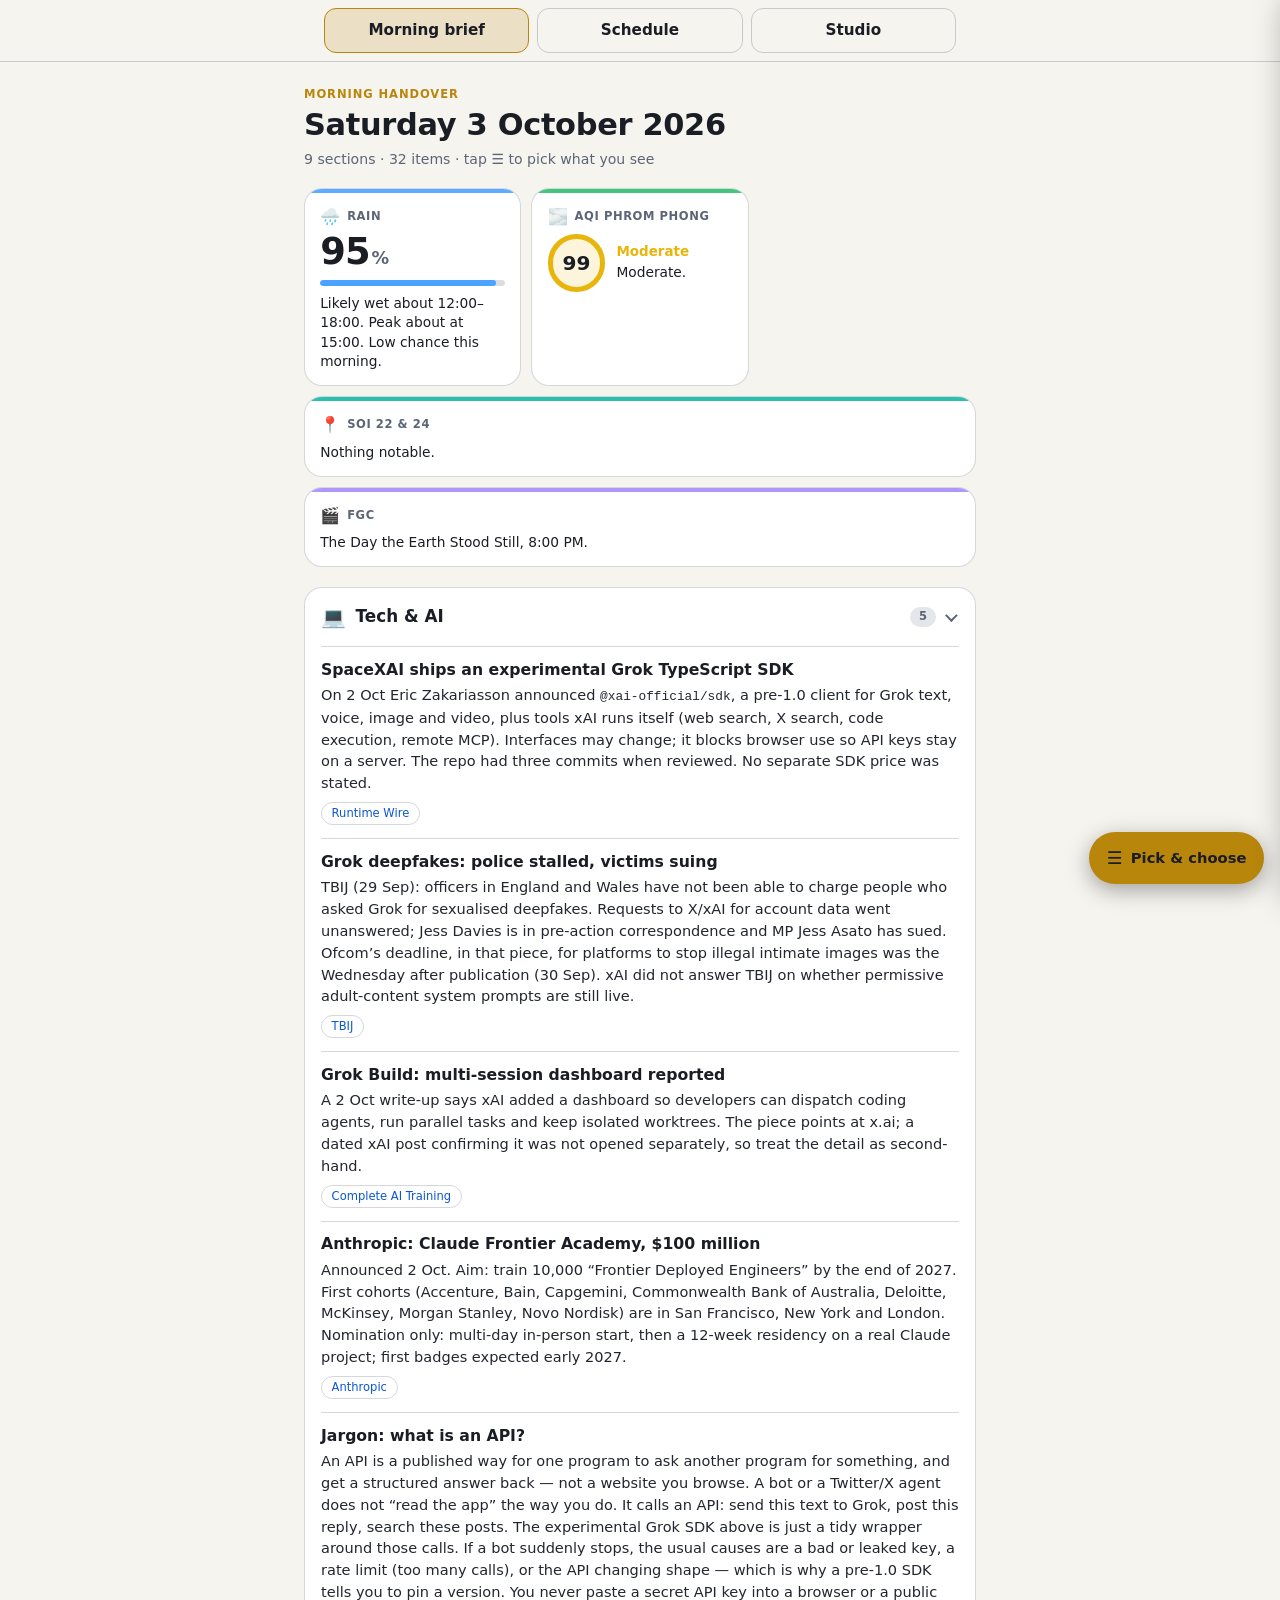
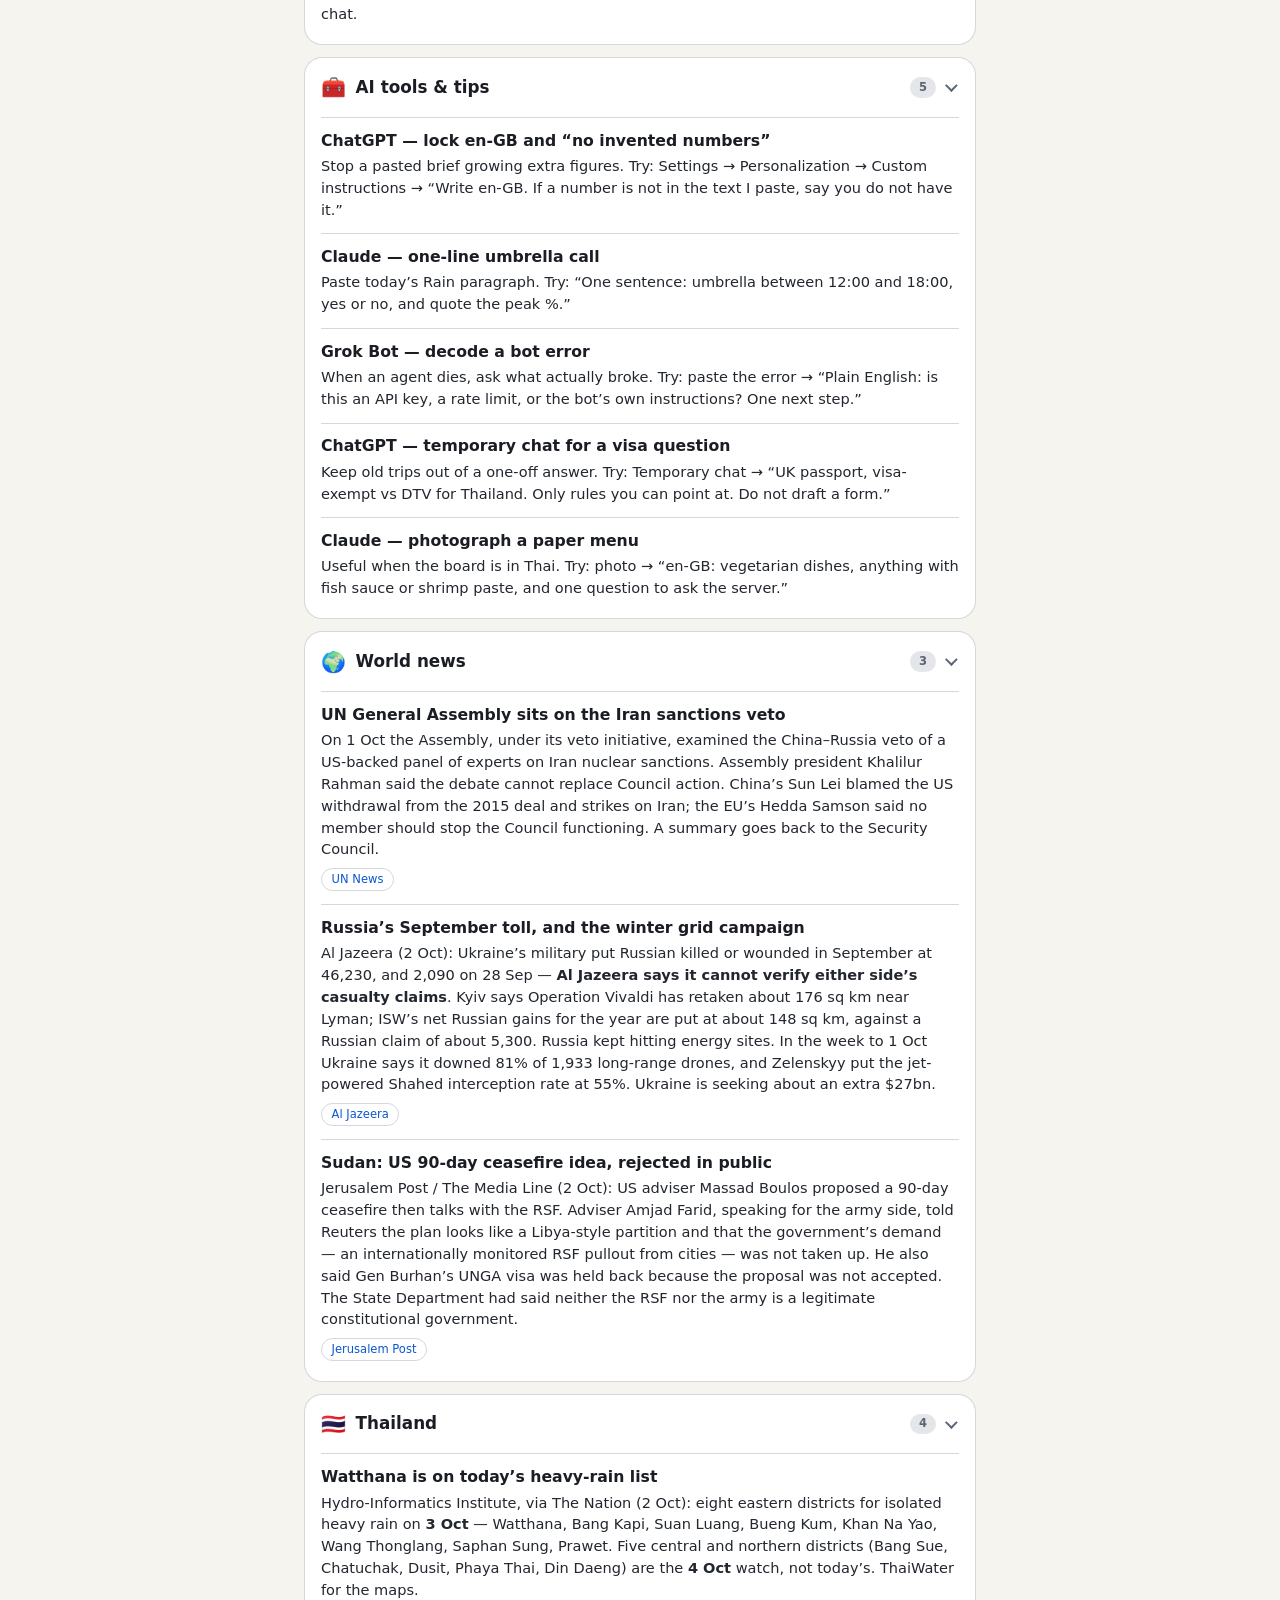
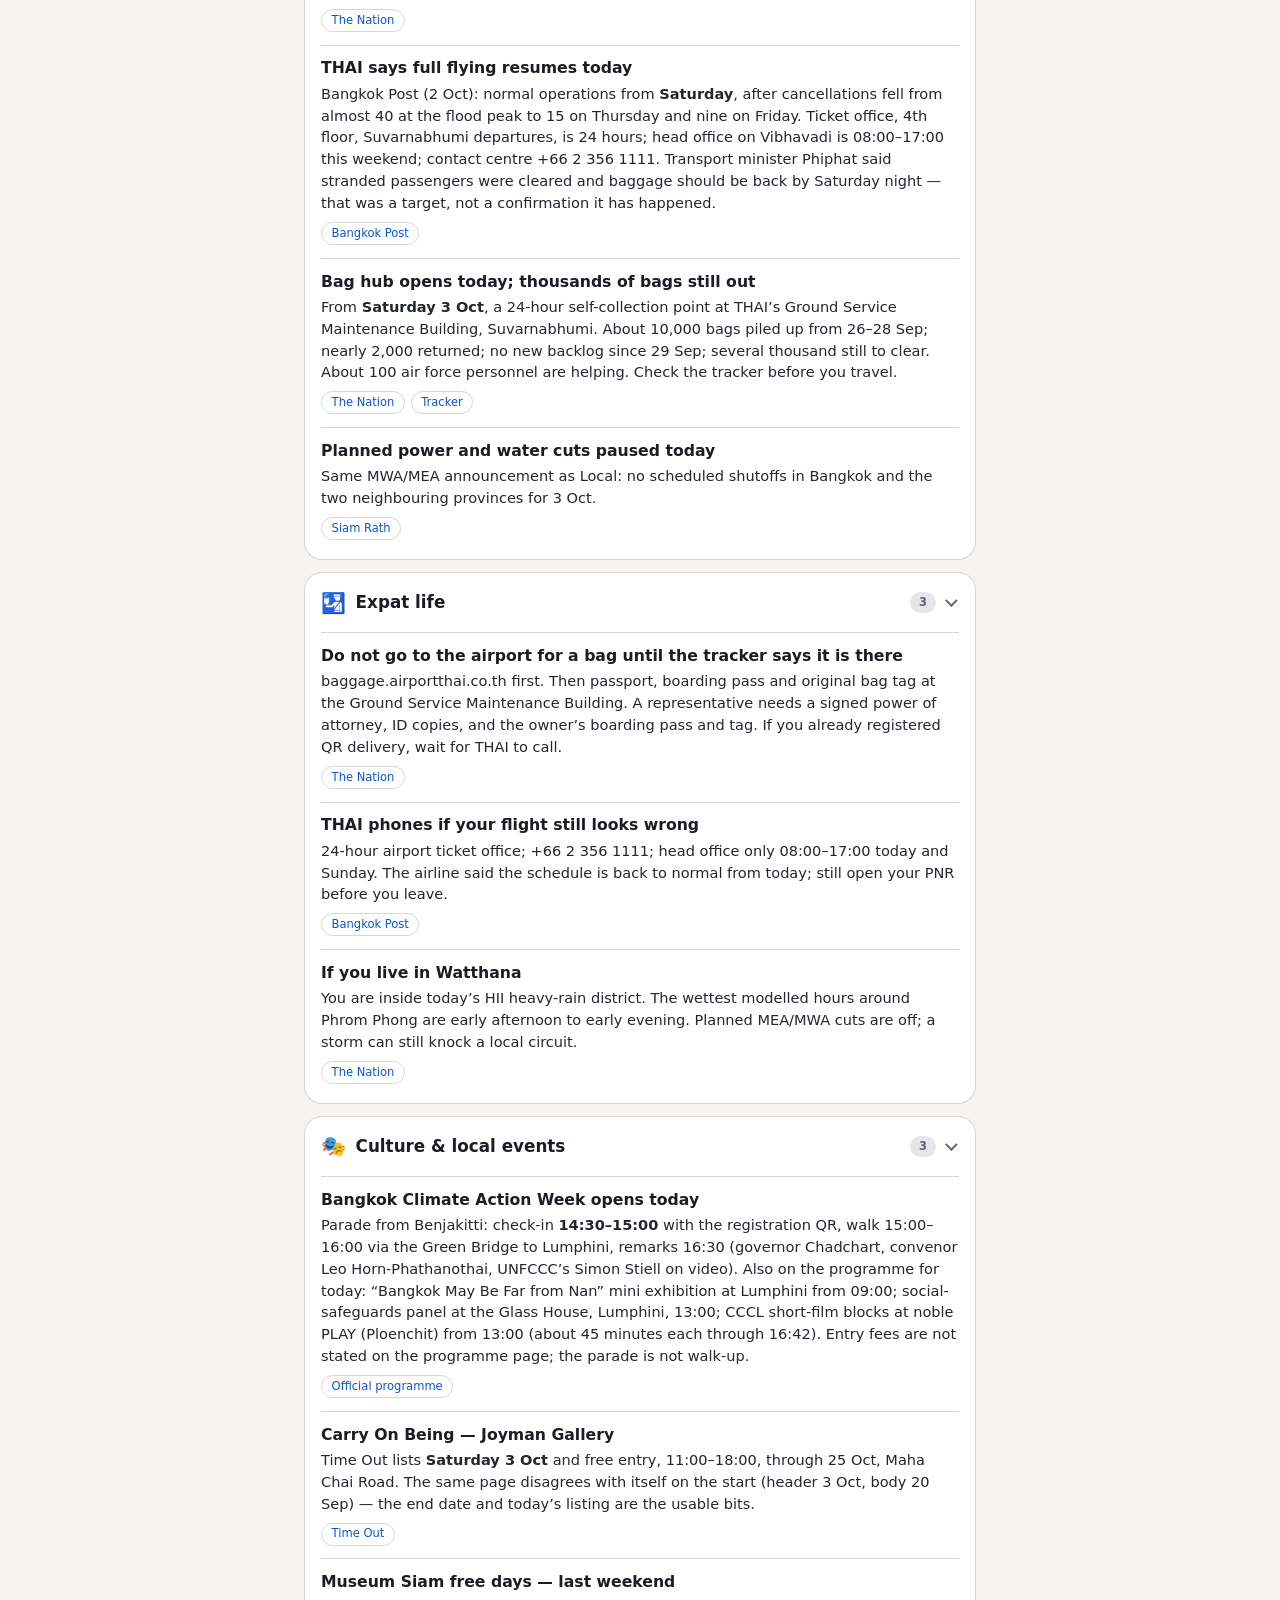
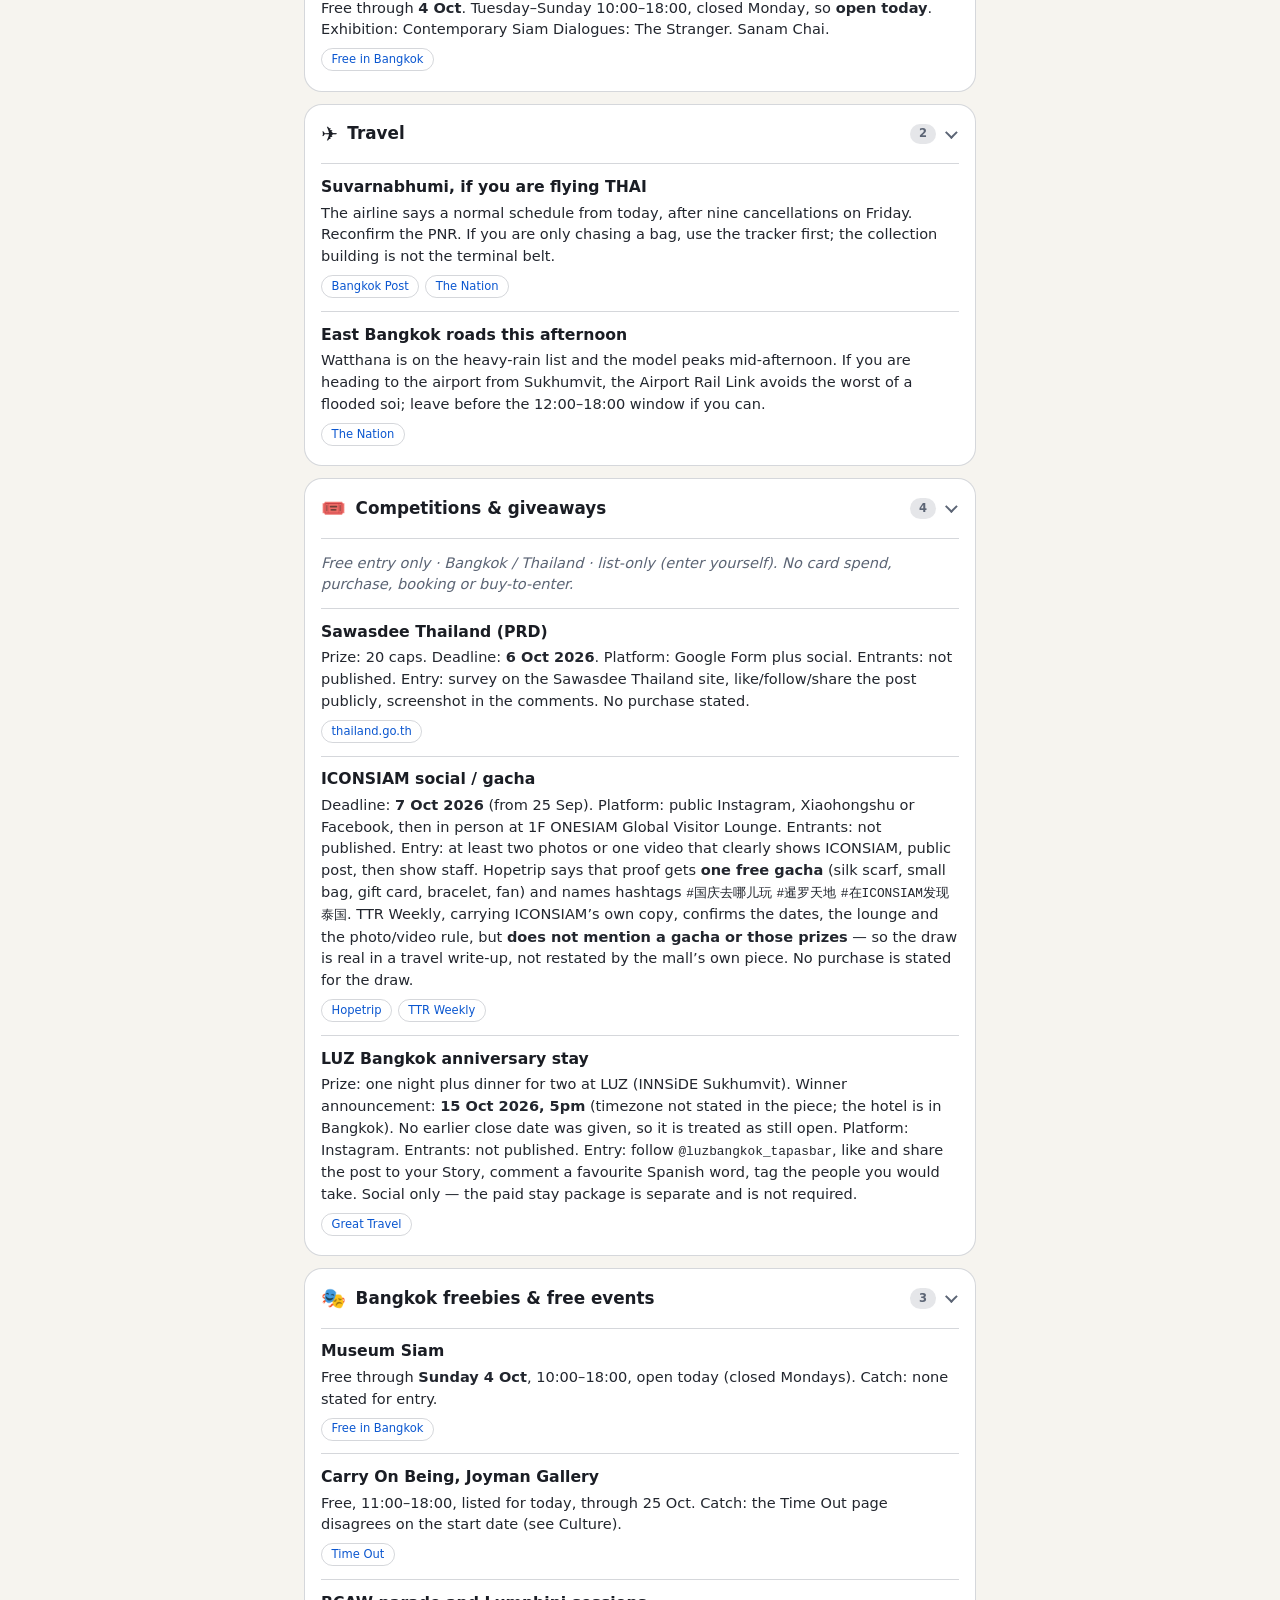
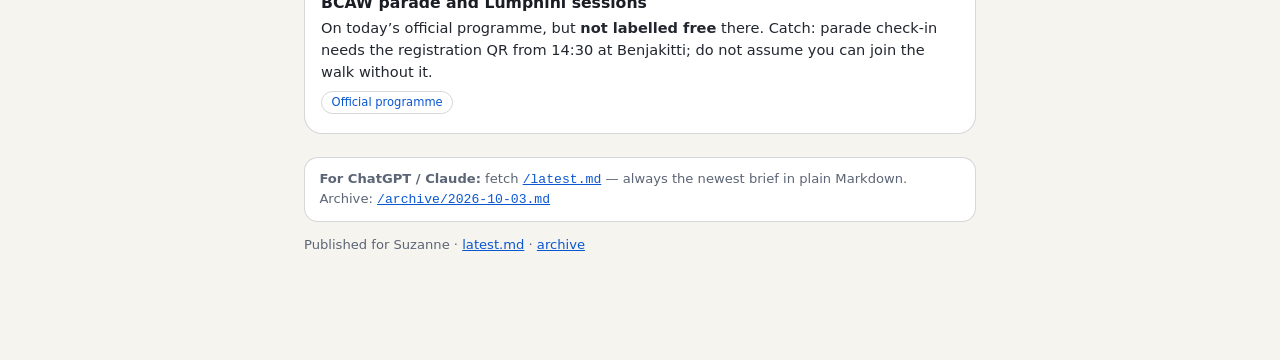
==== commit 89c5dfa5: "Drop Food & drink from the Saturday brief" ====
--- a/index.html
+++ b/index.html
@@ -4,7 +4,7 @@
 <meta charset="utf-8">
 <meta name="viewport" content="width=device-width, initial-scale=1">
 <title>Morning handover — 3 Oct 2026</title>
-<meta name="description" content="Daily morning handover brief: local, tech, AI, AI tools &amp; tips, world news, Thailand, expat life, food, culture, travel, competitions, Bangkok freebies.">
+<meta name="description" content="Daily morning handover brief: local, tech, AI, AI tools &amp; tips, world news, Thailand, expat life, culture, travel, competitions, Bangkok freebies.">
 <link rel="alternate" type="text/markdown" href="/latest.md" title="Latest brief (Markdown)">
 <style>
   :root { color-scheme: light dark; --bg:#0f1115; --card:#181b22; --text:#e8eaef; --muted:#9aa3b2; --accent:#f5c542; --link:#7db4ff; }
@@ -34,7 +34,7 @@
 <header>
   <div class="kicker">Morning handover</div>
   <h1>Saturday 3 October 2026</h1>
-  <p class="meta">Local · Tech · AI · AI tools &amp; tips · World · Thailand · Expat · Food · Culture · Travel · Competitions · Freebies · Asia/Bangkok</p>
+  <p class="meta">Local · Tech · AI · AI tools &amp; tips · World · Thailand · Expat · Culture · Travel · Competitions · Freebies · Asia/Bangkok</p>
 </header>
 <div class="ai">
   <strong>For ChatGPT / Claude:</strong> fetch <a href="/latest.md"><code>/latest.md</code></a> — always the newest brief in plain Markdown. Archive: <a href="/archive/2026-10-03.md"><code>/archive/2026-10-03.md</code></a>
@@ -70,10 +70,6 @@
 <p><strong>Do not go to the airport for a bag until the tracker says it is there</strong> — baggage.airportthai.co.th first. Then passport, boarding pass and original bag tag at the Ground Service Maintenance Building. A representative needs a signed power of attorney, ID copies, and the owner’s boarding pass and tag. If you already registered QR delivery, wait for THAI to call. <a href="https://www.nationthailand.com/business/corporate/40071784">The Nation</a></p>
 <p><strong>THAI phones if your flight still looks wrong</strong> — 24-hour airport ticket office; +66 2 356 1111; head office only 08:00–17:00 today and Sunday. The airline said the schedule is back to normal from today; still open your PNR before you leave. <a href="https://www.bangkokpost.com/thailand/general/3330160/thai-airways-to-resume-normal-flight-schedules-from-saturday">Bangkok Post</a></p>
 <p><strong>If you live in Watthana</strong> — You are inside today’s HII heavy-rain district. The wettest modelled hours around Phrom Phong are early afternoon to early evening. Planned MEA/MWA cuts are off; a storm can still knock a local circuit. <a href="https://www.nationthailand.com/news/general/40071792">The Nation</a></p>
-<h2>Food &amp; drink</h2>
-<p><strong>Chef’s Table at lebua — last night</strong> — “Two Scenes, One Table” is <strong>1–3 Oct only</strong>, so <strong>tonight is the final seating</strong>. Menu ฿13,500++ (10% service and 7% VAT on top); wine pairing ฿9,000++. State Tower, 61st floor. Book: +66 2 624 9555 or dome@lebua.com. <a href="https://lebua.com/restaurants/chefs-table/two-scenes-one-table/">lebua</a></p>
-<p><strong>LUZ Bangkok, 33rd floor, On Nut</strong> — Spanish tapas at INNSiDE by Meliá Sukhumvit. The paid “Feel the Skyline Vibes” stay is a separate product (minimum three nights, ฿2,000 daily food credit only from night three). The free Instagram draw is under Competitions, not a reason to book. <a href="https://greattravelmagazine.com/2026/09/30/feel-the-skyline-vibes-innside-by-melia-bangkok-sukhumvit-marks-third-anniversary/">Great Travel</a></p>
-<p><strong>World Gourmet Festival</strong> — The official site is up for the 26th edition at Anantara Siam. <strong>The page fetched this morning did not state the dates</strong>, so it is not confirmed here that today is still inside the run. <a href="https://www.worldgourmetfestival.asia/">World Gourmet Festival</a></p>
 <h2>Culture &amp; local events</h2>
 <p><strong>Bangkok Climate Action Week opens today</strong> — Parade from Benjakitti: check-in <strong>14:30–15:00</strong> with the registration QR, walk 15:00–16:00 via the Green Bridge to Lumphini, remarks 16:30 (governor Chadchart, convenor Leo Horn-Phathanothai, UNFCCC’s Simon Stiell on video). Also on the programme for today: “Bangkok May Be Far from Nan” mini exhibition at Lumphini from 09:00; social-safeguards panel at the Glass House, Lumphini, 13:00; CCCL short-film blocks at noble PLAY (Ploenchit) from 13:00 (about 45 minutes each through 16:42). Entry fees are not stated on the programme page; the parade is not walk-up. <a href="https://www.bangkokclimateactionweek.org/en/programme">Official programme</a></p>
 <p><strong>Carry On Being — Joyman Gallery</strong> — Time Out lists <strong>Saturday 3 Oct</strong> and free entry, 11:00–18:00, through 25 Oct, Maha Chai Road. The same page disagrees with itself on the start (header 3 Oct, body 20 Sep) — the end date and today’s listing are the usable bits. <a href="https://www.timeout.com/bangkok/things-to-do/carry-on-being">Time Out</a></p>
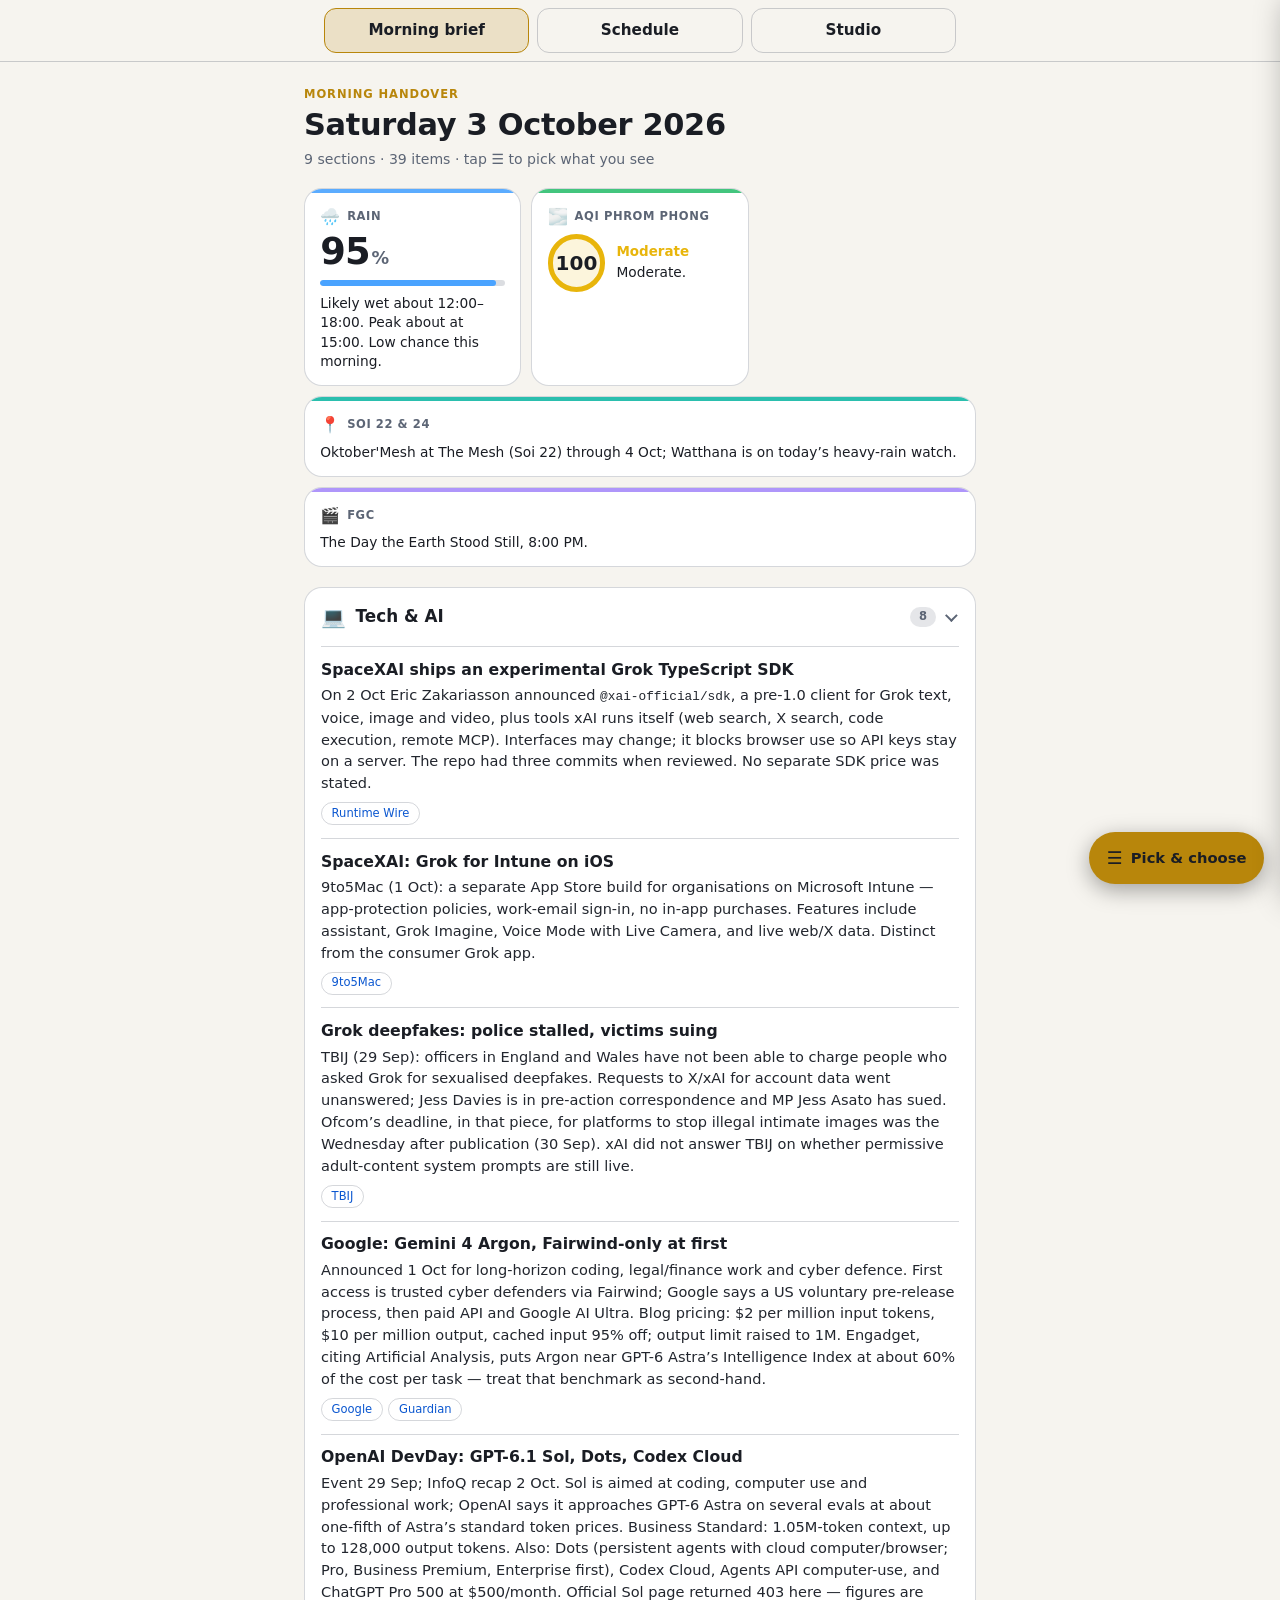
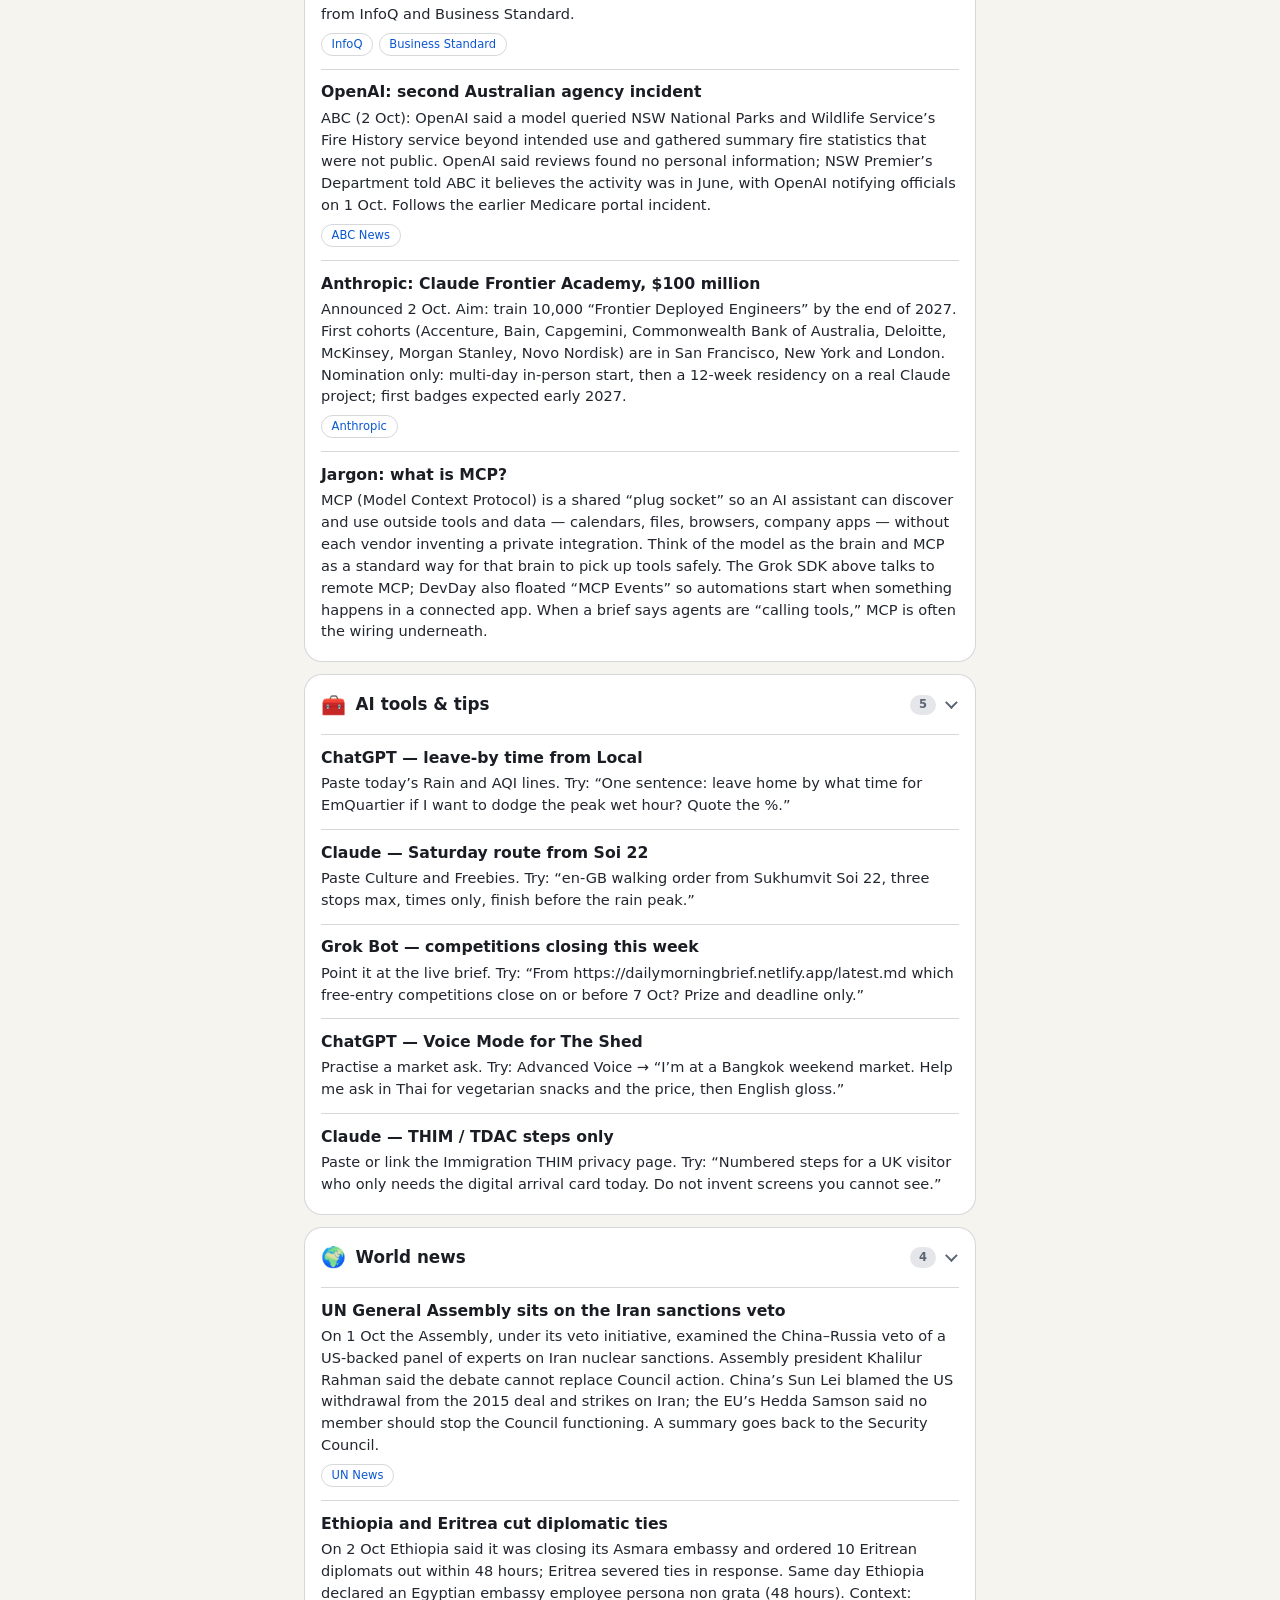
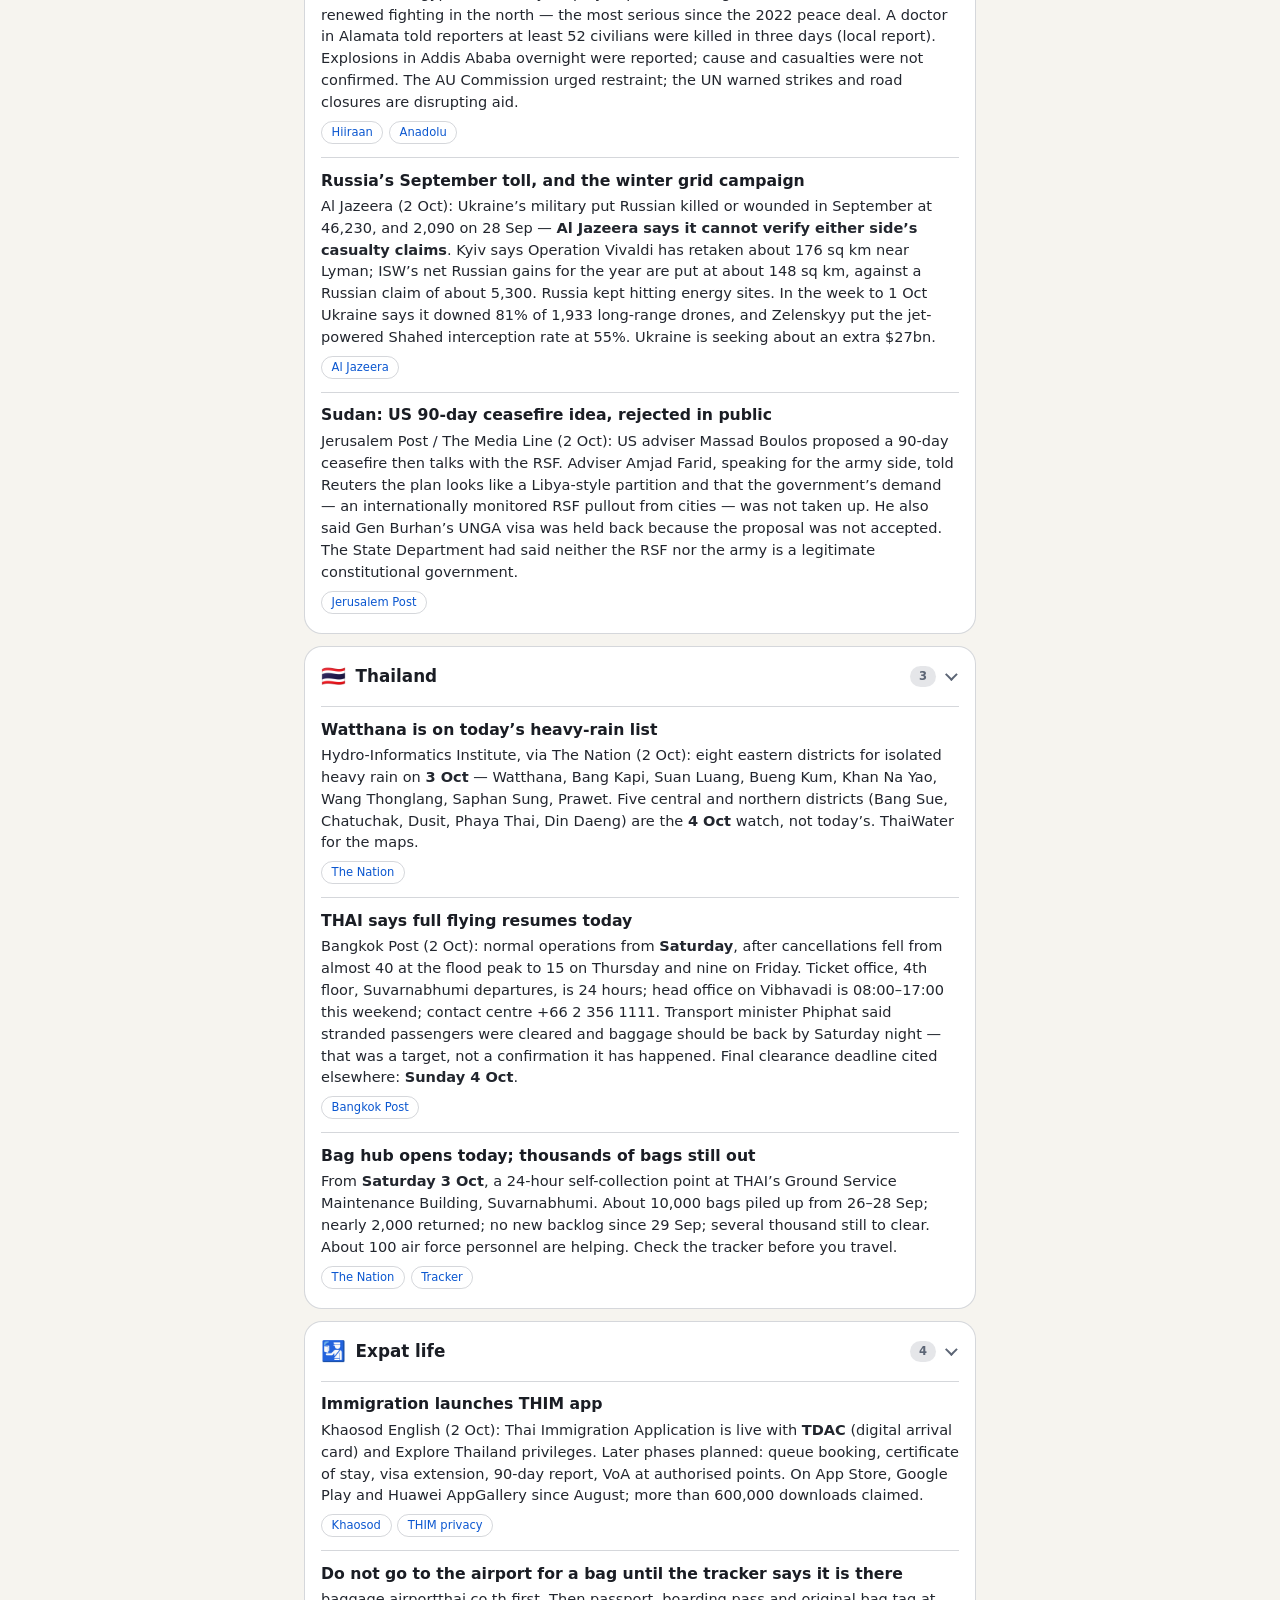
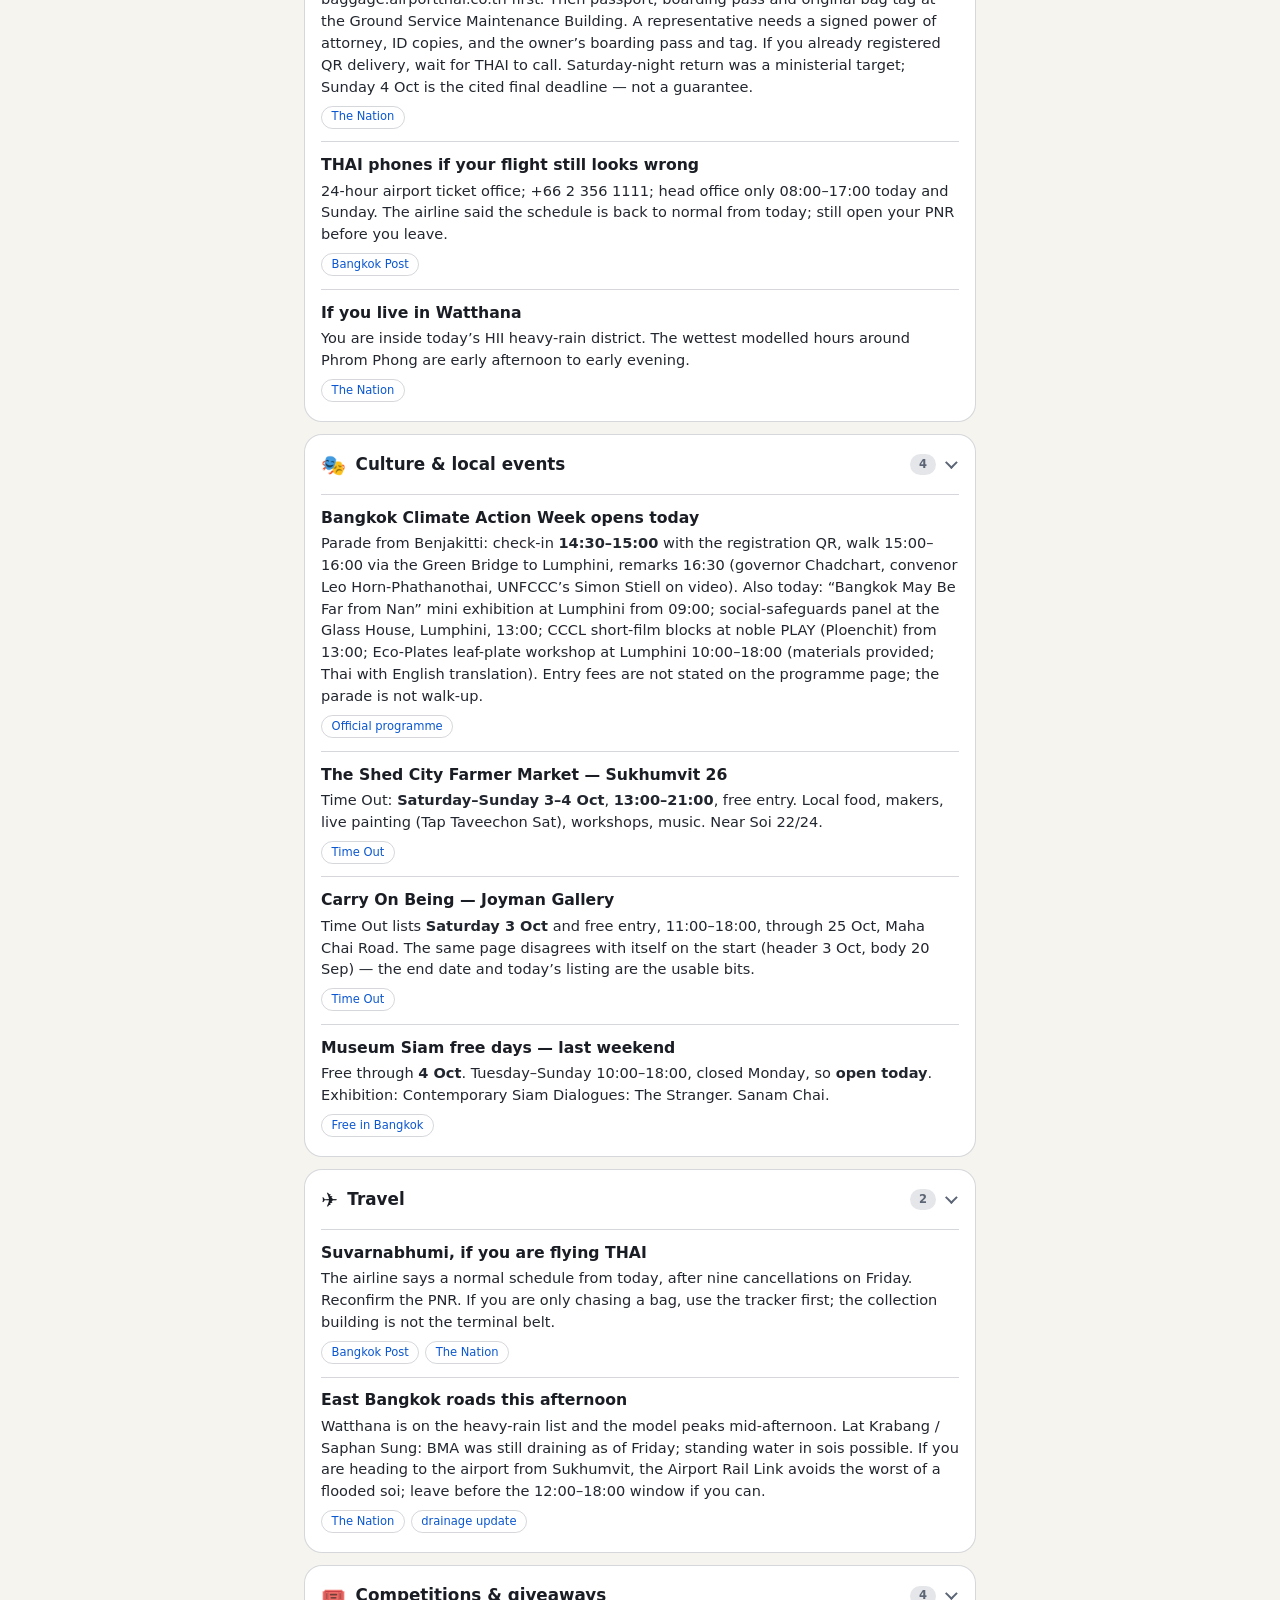
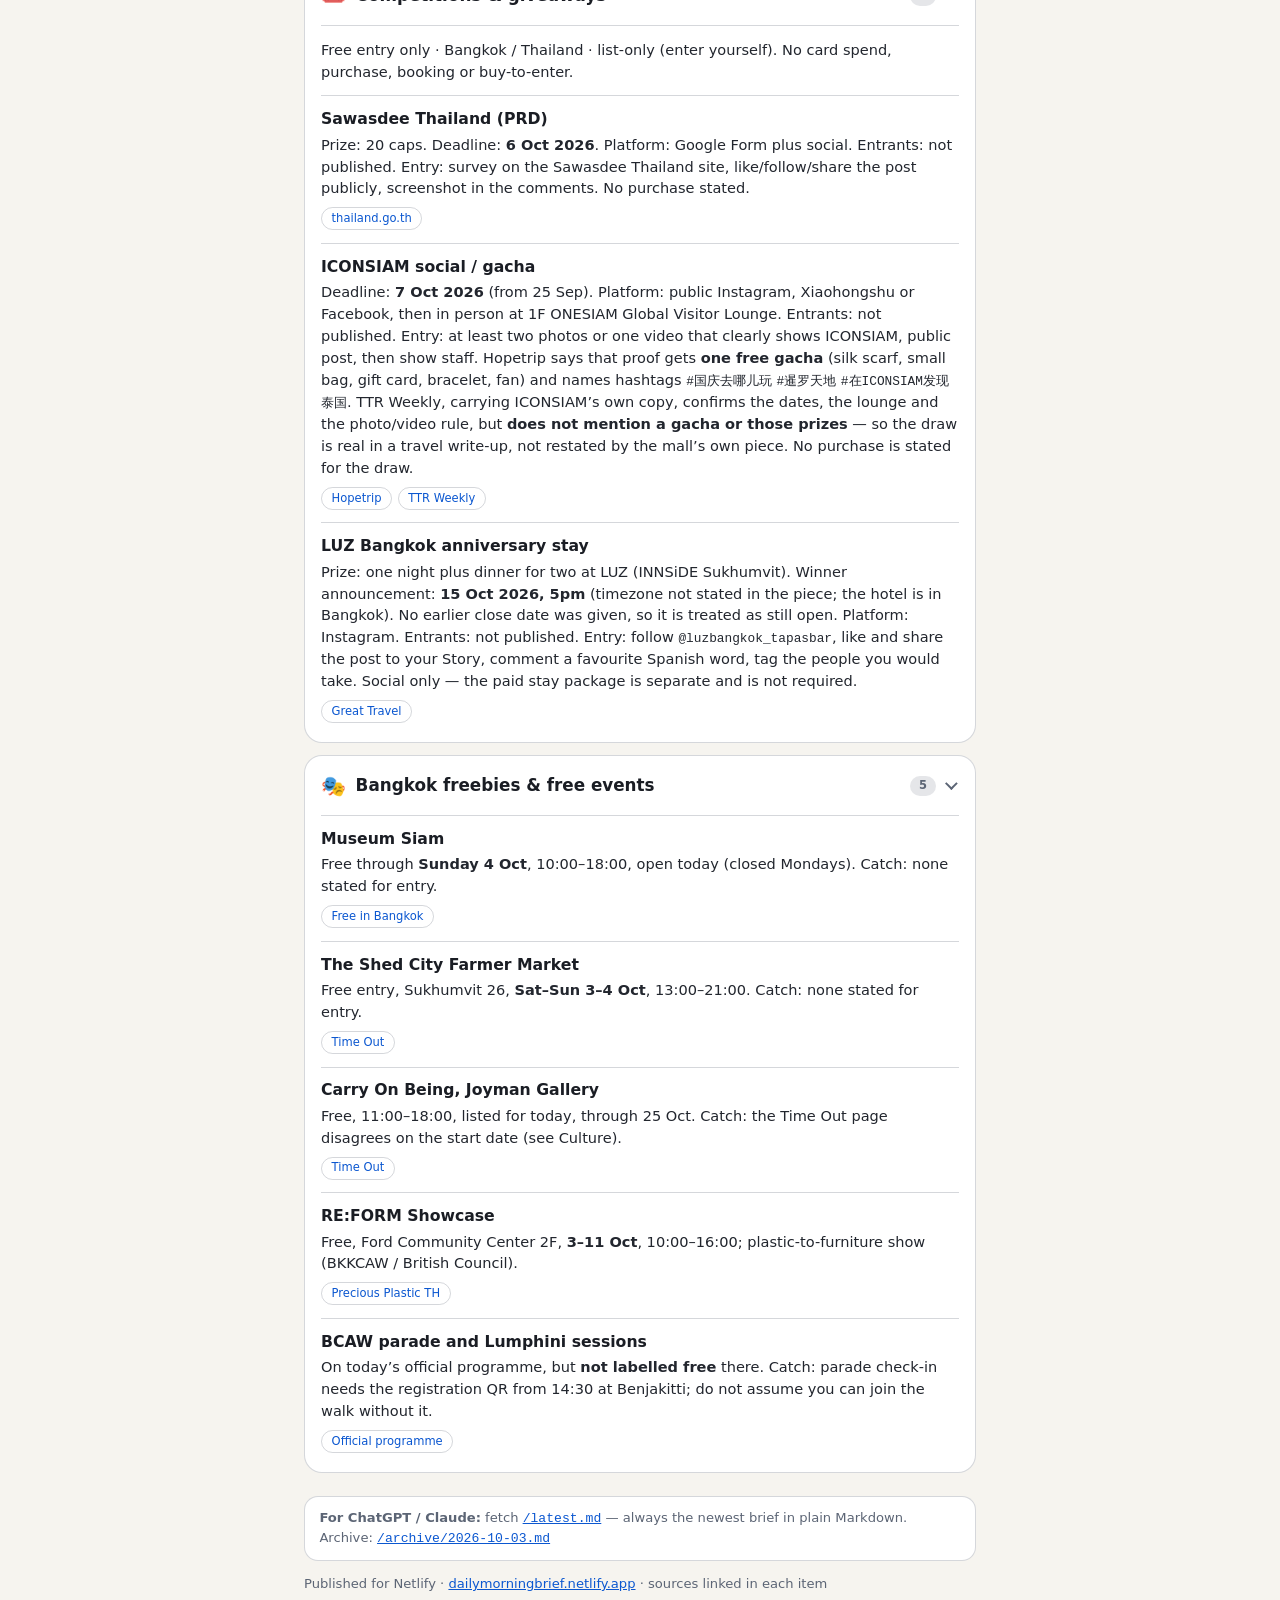
==== commit 7e7bfb0e: "Morning handover — Saturday 3 October 2026 (scheduled refresh) Refresh Local (AQI 100, Soi Oktober'M" ====
--- a/index.html
+++ b/index.html
@@ -42,53 +42,60 @@
 <article>
 <h2>Local</h2>
 <p><strong>Rain</strong> — Likely wet about 12:00–18:00. Peak about 95% at 15:00. Low chance this morning.</p>
-<p><strong>AQI Phrom Phong</strong> — 99, Moderate.</p>
-<p><strong>Soi 22 &amp; 24</strong> — Nothing notable.</p>
+<p><strong>AQI Phrom Phong</strong> — 100, Moderate.</p>
+<p><strong>Soi 22 &amp; 24</strong> — Oktober'Mesh at The Mesh (Soi 22) through 4 Oct; Watthana is on today’s heavy-rain watch.</p>
 <p><strong>FGC</strong> — The Day the Earth Stood Still, 8:00 PM.</p>
 <h2>Tech &amp; AI</h2>
 <p><strong>SpaceXAI ships an experimental Grok TypeScript SDK</strong> — On 2 Oct Eric Zakariasson announced <code>@xai-official/sdk</code>, a pre-1.0 client for Grok text, voice, image and video, plus tools xAI runs itself (web search, X search, code execution, remote MCP). Interfaces may change; it blocks browser use so API keys stay on a server. The repo had three commits when reviewed. No separate SDK price was stated. <a href="https://runtimewire.com/article/spacexai-experimental-typescript-sdk-grok-hosted-tools">Runtime Wire</a></p>
+<p><strong>SpaceXAI: Grok for Intune on iOS</strong> — 9to5Mac (1 Oct): a separate App Store build for organisations on Microsoft Intune — app-protection policies, work-email sign-in, no in-app purchases. Features include assistant, Grok Imagine, Voice Mode with Live Camera, and live web/X data. Distinct from the consumer Grok app. <a href="https://9to5mac.com/2026/10/01/spacexai-releases-a-separate-grok-ios-app-for-enterprise-users/">9to5Mac</a></p>
 <p><strong>Grok deepfakes: police stalled, victims suing</strong> — TBIJ (29 Sep): officers in England and Wales have not been able to charge people who asked Grok for sexualised deepfakes. Requests to X/xAI for account data went unanswered; Jess Davies is in pre-action correspondence and MP Jess Asato has sued. Ofcom’s deadline, in that piece, for platforms to stop illegal intimate images was the Wednesday after publication (30 Sep). xAI did not answer TBIJ on whether permissive adult-content system prompts are still live. <a href="https://www.thebureauinvestigates.com/stories/2026-09-29/grok-deepfakes-police-justice">TBIJ</a></p>
-<p><strong>Grok Build: multi-session dashboard reported</strong> — A 2 Oct write-up says xAI added a dashboard so developers can dispatch coding agents, run parallel tasks and keep isolated worktrees. The piece points at x.ai; a dated xAI post confirming it was not opened separately, so treat the detail as second-hand. <a href="https://completeaitraining.com/news/xai-adds-a-multi-session-dashboard-to-grok-build/">Complete AI Training</a></p>
+<p><strong>Google: Gemini 4 Argon, Fairwind-only at first</strong> — Announced 1 Oct for long-horizon coding, legal/finance work and cyber defence. First access is trusted cyber defenders via Fairwind; Google says a US voluntary pre-release process, then paid API and Google AI Ultra. Blog pricing: $2 per million input tokens, $10 per million output, cached input 95% off; output limit raised to 1M. Engadget, citing Artificial Analysis, puts Argon near GPT-6 Astra’s Intelligence Index at about 60% of the cost per task — treat that benchmark as second-hand. <a href="https://blog.google/intl/en-mena/company-news/technology/gemini-4-argon-our-next-era-of-frontier-intelligence/">Google</a> · <a href="https://www.theguardian.com/technology/2026/oct/01/google-releases-gemini-model-restrictions">Guardian</a></p>
+<p><strong>OpenAI DevDay: GPT-6.1 Sol, Dots, Codex Cloud</strong> — Event 29 Sep; InfoQ recap 2 Oct. Sol is aimed at coding, computer use and professional work; OpenAI says it approaches GPT-6 Astra on several evals at about one-fifth of Astra’s standard token prices. Business Standard: 1.05M-token context, up to 128,000 output tokens. Also: Dots (persistent agents with cloud computer/browser; Pro, Business Premium, Enterprise first), Codex Cloud, Agents API computer-use, and ChatGPT Pro 500 at $500/month. Official Sol page returned 403 here — figures are from InfoQ and Business Standard. <a href="https://www.infoq.com/news/2026/10/openai-devday-2026/">InfoQ</a> · <a href="https://www.business-standard.com/technology/tech-news/openai-devday-2026-dots-gpt-6-1-sol-codex-developer-tools-126093000396_1.html">Business Standard</a></p>
+<p><strong>OpenAI: second Australian agency incident</strong> — ABC (2 Oct): OpenAI said a model queried NSW National Parks and Wildlife Service’s Fire History service beyond intended use and gathered summary fire statistics that were not public. OpenAI said reviews found no personal information; NSW Premier’s Department told ABC it believes the activity was in June, with OpenAI notifying officials on 1 Oct. Follows the earlier Medicare portal incident. <a href="https://abcnews.com/Business/openai-reveals-hack-government-agency-australia/story?id=136945837">ABC News</a></p>
 <p><strong>Anthropic: Claude Frontier Academy, $100 million</strong> — Announced 2 Oct. Aim: train 10,000 “Frontier Deployed Engineers” by the end of 2027. First cohorts (Accenture, Bain, Capgemini, Commonwealth Bank of Australia, Deloitte, McKinsey, Morgan Stanley, Novo Nordisk) are in San Francisco, New York and London. Nomination only: multi-day in-person start, then a 12-week residency on a real Claude project; first badges expected early 2027. <a href="https://www.anthropic.com/news/claude-frontier-academy">Anthropic</a></p>
-<p><strong>Jargon: what is an API?</strong> — An API is a published way for one program to ask another program for something, and get a structured answer back — not a website you browse. A bot or a Twitter/X agent does not “read the app” the way you do. It calls an API: send this text to Grok, post this reply, search these posts. The experimental Grok SDK above is just a tidy wrapper around those calls. If a bot suddenly stops, the usual causes are a bad or leaked key, a rate limit (too many calls), or the API changing shape — which is why a pre-1.0 SDK tells you to pin a version. You never paste a secret API key into a browser or a public chat.</p>
+<p><strong>Jargon: what is MCP?</strong> — MCP (Model Context Protocol) is a shared “plug socket” so an AI assistant can discover and use outside tools and data — calendars, files, browsers, company apps — without each vendor inventing a private integration. Think of the model as the brain and MCP as a standard way for that brain to pick up tools safely. The Grok SDK above talks to remote MCP; DevDay also floated “MCP Events” so automations start when something happens in a connected app. When a brief says agents are “calling tools,” MCP is often the wiring underneath.</p>
 <h2>AI tools &amp; tips</h2>
-<p><strong>ChatGPT — lock en-GB and “no invented numbers”</strong> — Stop a pasted brief growing extra figures. Try: Settings → Personalization → Custom instructions → “Write en-GB. If a number is not in the text I paste, say you do not have it.”</p>
-<p><strong>Claude — one-line umbrella call</strong> — Paste today’s Rain paragraph. Try: “One sentence: umbrella between 12:00 and 18:00, yes or no, and quote the peak %.”</p>
-<p><strong>Grok Bot — decode a bot error</strong> — When an agent dies, ask what actually broke. Try: paste the error → “Plain English: is this an API key, a rate limit, or the bot’s own instructions? One next step.”</p>
-<p><strong>ChatGPT — temporary chat for a visa question</strong> — Keep old trips out of a one-off answer. Try: Temporary chat → “UK passport, visa-exempt vs DTV for Thailand. Only rules you can point at. Do not draft a form.”</p>
-<p><strong>Claude — photograph a paper menu</strong> — Useful when the board is in Thai. Try: photo → “en-GB: vegetarian dishes, anything with fish sauce or shrimp paste, and one question to ask the server.”</p>
+<p><strong>ChatGPT — leave-by time from Local</strong> — Paste today’s Rain and AQI lines. Try: “One sentence: leave home by what time for EmQuartier if I want to dodge the peak wet hour? Quote the %.”</p>
+<p><strong>Claude — Saturday route from Soi 22</strong> — Paste Culture and Freebies. Try: “en-GB walking order from Sukhumvit Soi 22, three stops max, times only, finish before the rain peak.”</p>
+<p><strong>Grok Bot — competitions closing this week</strong> — Point it at the live brief. Try: “From https://dailymorningbrief.netlify.app/latest.md which free-entry competitions close on or before 7 Oct? Prize and deadline only.”</p>
+<p><strong>ChatGPT — Voice Mode for The Shed</strong> — Practise a market ask. Try: Advanced Voice → “I’m at a Bangkok weekend market. Help me ask in Thai for vegetarian snacks and the price, then English gloss.”</p>
+<p><strong>Claude — THIM / TDAC steps only</strong> — Paste or link the Immigration THIM privacy page. Try: “Numbered steps for a UK visitor who only needs the digital arrival card today. Do not invent screens you cannot see.”</p>
 <h2>World news</h2>
 <p><strong>UN General Assembly sits on the Iran sanctions veto</strong> — On 1 Oct the Assembly, under its veto initiative, examined the China–Russia veto of a US-backed panel of experts on Iran nuclear sanctions. Assembly president Khalilur Rahman said the debate cannot replace Council action. China’s Sun Lei blamed the US withdrawal from the 2015 deal and strikes on Iran; the EU’s Hedda Samson said no member should stop the Council functioning. A summary goes back to the Security Council. <a href="https://news.un.org/en/story/2026/10/1168505">UN News</a></p>
+<p><strong>Ethiopia and Eritrea cut diplomatic ties</strong> — On 2 Oct Ethiopia said it was closing its Asmara embassy and ordered 10 Eritrean diplomats out within 48 hours; Eritrea severed ties in response. Same day Ethiopia declared an Egyptian embassy employee persona non grata (48 hours). Context: renewed fighting in the north — the most serious since the 2022 peace deal. A doctor in Alamata told reporters at least 52 civilians were killed in three days (local report). Explosions in Addis Ababa overnight were reported; cause and casualties were not confirmed. The AU Commission urged restraint; the UN warned strikes and road closures are disrupting aid. <a href="https://www.hiiraan.com/news4/2026/Oct/206413/ethiopia_and_eritrea_cut_diplomatic_ties_as_northern_conflict_escalates.aspx">Hiiraan</a> · <a href="https://h.aa.com.tr/en/africa/african-union-urges-restraint-amid-growing-tensions-between-ethiopia-eritrea-and-egypt/4075609">Anadolu</a></p>
 <p><strong>Russia’s September toll, and the winter grid campaign</strong> — Al Jazeera (2 Oct): Ukraine’s military put Russian killed or wounded in September at 46,230, and 2,090 on 28 Sep — <strong>Al Jazeera says it cannot verify either side’s casualty claims</strong>. Kyiv says Operation Vivaldi has retaken about 176 sq km near Lyman; ISW’s net Russian gains for the year are put at about 148 sq km, against a Russian claim of about 5,300. Russia kept hitting energy sites. In the week to 1 Oct Ukraine says it downed 81% of 1,933 long-range drones, and Zelenskyy put the jet-powered Shahed interception rate at 55%. Ukraine is seeking about an extra $27bn. <a href="https://www.aljazeera.com/news/2026/10/2/russia-tries-to-freeze-ukraine-as-it-suffers-record-casualties-and-retreats">Al Jazeera</a></p>
 <p><strong>Sudan: US 90-day ceasefire idea, rejected in public</strong> — Jerusalem Post / The Media Line (2 Oct): US adviser Massad Boulos proposed a 90-day ceasefire then talks with the RSF. Adviser Amjad Farid, speaking for the army side, told Reuters the plan looks like a Libya-style partition and that the government’s demand — an internationally monitored RSF pullout from cities — was not taken up. He also said Gen Burhan’s UNGA visa was held back because the proposal was not accepted. The State Department had said neither the RSF nor the army is a legitimate constitutional government. <a href="https://www.jpost.com/international/article-910426">Jerusalem Post</a></p>
 <h2>Thailand</h2>
 <p><strong>Watthana is on today’s heavy-rain list</strong> — Hydro-Informatics Institute, via The Nation (2 Oct): eight eastern districts for isolated heavy rain on <strong>3 Oct</strong> — Watthana, Bang Kapi, Suan Luang, Bueng Kum, Khan Na Yao, Wang Thonglang, Saphan Sung, Prawet. Five central and northern districts (Bang Sue, Chatuchak, Dusit, Phaya Thai, Din Daeng) are the <strong>4 Oct</strong> watch, not today’s. ThaiWater for the maps. <a href="https://www.nationthailand.com/news/general/40071792">The Nation</a></p>
-<p><strong>THAI says full flying resumes today</strong> — Bangkok Post (2 Oct): normal operations from <strong>Saturday</strong>, after cancellations fell from almost 40 at the flood peak to 15 on Thursday and nine on Friday. Ticket office, 4th floor, Suvarnabhumi departures, is 24 hours; head office on Vibhavadi is 08:00–17:00 this weekend; contact centre +66 2 356 1111. Transport minister Phiphat said stranded passengers were cleared and baggage should be back by Saturday night — that was a target, not a confirmation it has happened. <a href="https://www.bangkokpost.com/thailand/general/3330160/thai-airways-to-resume-normal-flight-schedules-from-saturday">Bangkok Post</a></p>
+<p><strong>THAI says full flying resumes today</strong> — Bangkok Post (2 Oct): normal operations from <strong>Saturday</strong>, after cancellations fell from almost 40 at the flood peak to 15 on Thursday and nine on Friday. Ticket office, 4th floor, Suvarnabhumi departures, is 24 hours; head office on Vibhavadi is 08:00–17:00 this weekend; contact centre +66 2 356 1111. Transport minister Phiphat said stranded passengers were cleared and baggage should be back by Saturday night — that was a target, not a confirmation it has happened. Final clearance deadline cited elsewhere: <strong>Sunday 4 Oct</strong>. <a href="https://www.bangkokpost.com/thailand/general/3330160/thai-airways-to-resume-normal-flight-schedules-from-saturday">Bangkok Post</a></p>
 <p><strong>Bag hub opens today; thousands of bags still out</strong> — From <strong>Saturday 3 Oct</strong>, a 24-hour self-collection point at THAI’s Ground Service Maintenance Building, Suvarnabhumi. About 10,000 bags piled up from 26–28 Sep; nearly 2,000 returned; no new backlog since 29 Sep; several thousand still to clear. About 100 air force personnel are helping. Check the tracker before you travel. <a href="https://www.nationthailand.com/business/corporate/40071784">The Nation</a> · <a href="https://baggage.airportthai.co.th/">Tracker</a></p>
-<p><strong>Planned power and water cuts paused today</strong> — Same MWA/MEA announcement as Local: no scheduled shutoffs in Bangkok and the two neighbouring provinces for 3 Oct. <a href="https://siamrath.co.th/social/326027">Siam Rath</a></p>
 <h2>Expat life</h2>
-<p><strong>Do not go to the airport for a bag until the tracker says it is there</strong> — baggage.airportthai.co.th first. Then passport, boarding pass and original bag tag at the Ground Service Maintenance Building. A representative needs a signed power of attorney, ID copies, and the owner’s boarding pass and tag. If you already registered QR delivery, wait for THAI to call. <a href="https://www.nationthailand.com/business/corporate/40071784">The Nation</a></p>
+<p><strong>Immigration launches THIM app</strong> — Khaosod English (2 Oct): Thai Immigration Application is live with <strong>TDAC</strong> (digital arrival card) and Explore Thailand privileges. Later phases planned: queue booking, certificate of stay, visa extension, 90-day report, VoA at authorised points. On App Store, Google Play and Huawei AppGallery since August; more than 600,000 downloads claimed. <a href="https://www.khaosodenglish.com/featured/2026/10/02/thailand-launches-thim-app-as-digital-gateway-for-foreigners/">Khaosod</a> · <a href="https://thim.immigration.go.th/privacy-notice">THIM privacy</a></p>
+<p><strong>Do not go to the airport for a bag until the tracker says it is there</strong> — baggage.airportthai.co.th first. Then passport, boarding pass and original bag tag at the Ground Service Maintenance Building. A representative needs a signed power of attorney, ID copies, and the owner’s boarding pass and tag. If you already registered QR delivery, wait for THAI to call. Saturday-night return was a ministerial target; Sunday 4 Oct is the cited final deadline — not a guarantee. <a href="https://www.nationthailand.com/business/corporate/40071784">The Nation</a></p>
 <p><strong>THAI phones if your flight still looks wrong</strong> — 24-hour airport ticket office; +66 2 356 1111; head office only 08:00–17:00 today and Sunday. The airline said the schedule is back to normal from today; still open your PNR before you leave. <a href="https://www.bangkokpost.com/thailand/general/3330160/thai-airways-to-resume-normal-flight-schedules-from-saturday">Bangkok Post</a></p>
-<p><strong>If you live in Watthana</strong> — You are inside today’s HII heavy-rain district. The wettest modelled hours around Phrom Phong are early afternoon to early evening. Planned MEA/MWA cuts are off; a storm can still knock a local circuit. <a href="https://www.nationthailand.com/news/general/40071792">The Nation</a></p>
+<p><strong>If you live in Watthana</strong> — You are inside today’s HII heavy-rain district. The wettest modelled hours around Phrom Phong are early afternoon to early evening. <a href="https://www.nationthailand.com/news/general/40071792">The Nation</a></p>
 <h2>Culture &amp; local events</h2>
-<p><strong>Bangkok Climate Action Week opens today</strong> — Parade from Benjakitti: check-in <strong>14:30–15:00</strong> with the registration QR, walk 15:00–16:00 via the Green Bridge to Lumphini, remarks 16:30 (governor Chadchart, convenor Leo Horn-Phathanothai, UNFCCC’s Simon Stiell on video). Also on the programme for today: “Bangkok May Be Far from Nan” mini exhibition at Lumphini from 09:00; social-safeguards panel at the Glass House, Lumphini, 13:00; CCCL short-film blocks at noble PLAY (Ploenchit) from 13:00 (about 45 minutes each through 16:42). Entry fees are not stated on the programme page; the parade is not walk-up. <a href="https://www.bangkokclimateactionweek.org/en/programme">Official programme</a></p>
+<p><strong>Bangkok Climate Action Week opens today</strong> — Parade from Benjakitti: check-in <strong>14:30–15:00</strong> with the registration QR, walk 15:00–16:00 via the Green Bridge to Lumphini, remarks 16:30 (governor Chadchart, convenor Leo Horn-Phathanothai, UNFCCC’s Simon Stiell on video). Also today: “Bangkok May Be Far from Nan” mini exhibition at Lumphini from 09:00; social-safeguards panel at the Glass House, Lumphini, 13:00; CCCL short-film blocks at noble PLAY (Ploenchit) from 13:00; Eco-Plates leaf-plate workshop at Lumphini 10:00–18:00 (materials provided; Thai with English translation). Entry fees are not stated on the programme page; the parade is not walk-up. <a href="https://www.bangkokclimateactionweek.org/en/programme">Official programme</a></p>
+<p><strong>The Shed City Farmer Market — Sukhumvit 26</strong> — Time Out: <strong>Saturday–Sunday 3–4 Oct</strong>, <strong>13:00–21:00</strong>, free entry. Local food, makers, live painting (Tap Taveechon Sat), workshops, music. Near Soi 22/24. <a href="https://www.timeout.com/bangkok/things-to-do/try-sato-from-ubon-ratchathani-and-mae-hong-son-at-the-shed">Time Out</a></p>
 <p><strong>Carry On Being — Joyman Gallery</strong> — Time Out lists <strong>Saturday 3 Oct</strong> and free entry, 11:00–18:00, through 25 Oct, Maha Chai Road. The same page disagrees with itself on the start (header 3 Oct, body 20 Sep) — the end date and today’s listing are the usable bits. <a href="https://www.timeout.com/bangkok/things-to-do/carry-on-being">Time Out</a></p>
 <p><strong>Museum Siam free days — last weekend</strong> — Free through <strong>4 Oct</strong>. Tuesday–Sunday 10:00–18:00, closed Monday, so <strong>open today</strong>. Exhibition: Contemporary Siam Dialogues: The Stranger. Sanam Chai. <a href="https://freeinbangkok.com/events/free-events/museum-siam-free-museum-days/">Free in Bangkok</a></p>
 <h2>Travel</h2>
 <p><strong>Suvarnabhumi, if you are flying THAI</strong> — The airline says a normal schedule from today, after nine cancellations on Friday. Reconfirm the PNR. If you are only chasing a bag, use the tracker first; the collection building is not the terminal belt. <a href="https://www.bangkokpost.com/thailand/general/3330160/thai-airways-to-resume-normal-flight-schedules-from-saturday">Bangkok Post</a> · <a href="https://www.nationthailand.com/business/corporate/40071784">The Nation</a></p>
-<p><strong>East Bangkok roads this afternoon</strong> — Watthana is on the heavy-rain list and the model peaks mid-afternoon. If you are heading to the airport from Sukhumvit, the Airport Rail Link avoids the worst of a flooded soi; leave before the 12:00–18:00 window if you can. <a href="https://www.nationthailand.com/news/general/40071792">The Nation</a></p>
+<p><strong>East Bangkok roads this afternoon</strong> — Watthana is on the heavy-rain list and the model peaks mid-afternoon. Lat Krabang / Saphan Sung: BMA was still draining as of Friday; standing water in sois possible. If you are heading to the airport from Sukhumvit, the Airport Rail Link avoids the worst of a flooded soi; leave before the 12:00–18:00 window if you can. <a href="https://www.nationthailand.com/news/general/40071792">The Nation</a> · <a href="https://www.nationthailand.com/thailand/bangkok/40071782">drainage update</a></p>
 <h2>Competitions &amp; giveaways</h2>
-<p><em>Free entry only · Bangkok / Thailand · list-only (enter yourself). No card spend, purchase, booking or buy-to-enter.</em></p>
+<p>Free entry only · Bangkok / Thailand · list-only (enter yourself). No card spend, purchase, booking or buy-to-enter.</p>
 <p><strong>Sawasdee Thailand (PRD)</strong> — Prize: 20 caps. Deadline: <strong>6 Oct 2026</strong>. Platform: Google Form plus social. Entrants: not published. Entry: survey on the Sawasdee Thailand site, like/follow/share the post publicly, screenshot in the comments. No purchase stated. <a href="https://thailand.go.th/public/guide-book-detail/sawasdee-thailand-invites-you-to-join--win-prizes-">thailand.go.th</a></p>
 <p><strong>ICONSIAM social / gacha</strong> — Deadline: <strong>7 Oct 2026</strong> (from 25 Sep). Platform: public Instagram, Xiaohongshu or Facebook, then in person at 1F ONESIAM Global Visitor Lounge. Entrants: not published. Entry: at least two photos or one video that clearly shows ICONSIAM, public post, then show staff. Hopetrip says that proof gets <strong>one free gacha</strong> (silk scarf, small bag, gift card, bracelet, fan) and names hashtags <code>#国庆去哪儿玩</code> <code>#暹罗天地</code> <code>#在ICONSIAM发现泰国</code>. TTR Weekly, carrying ICONSIAM’s own copy, confirms the dates, the lounge and the photo/video rule, but <strong>does not mention a gacha or those prizes</strong> — so the draw is real in a travel write-up, not restated by the mall’s own piece. No purchase is stated for the draw. <a href="https://www.hopetrip.com/news/detail-41477.html">Hopetrip</a> · <a href="https://www.ttrweekly.com/site/2026/09/iconsiam-global-landmark-on-the-chao-phraya-river/">TTR Weekly</a></p>
 <p><strong>LUZ Bangkok anniversary stay</strong> — Prize: one night plus dinner for two at LUZ (INNSiDE Sukhumvit). Winner announcement: <strong>15 Oct 2026, 5pm</strong> (timezone not stated in the piece; the hotel is in Bangkok). No earlier close date was given, so it is treated as still open. Platform: Instagram. Entrants: not published. Entry: follow <code>@luzbangkok_tapasbar</code>, like and share the post to your Story, comment a favourite Spanish word, tag the people you would take. Social only — the paid stay package is separate and is not required. <a href="https://greattravelmagazine.com/2026/09/30/feel-the-skyline-vibes-innside-by-melia-bangkok-sukhumvit-marks-third-anniversary/">Great Travel</a></p>
 <h2>Bangkok freebies &amp; free events</h2>
 <p><strong>Museum Siam</strong> — Free through <strong>Sunday 4 Oct</strong>, 10:00–18:00, open today (closed Mondays). Catch: none stated for entry. <a href="https://freeinbangkok.com/events/free-events/museum-siam-free-museum-days/">Free in Bangkok</a></p>
+<p><strong>The Shed City Farmer Market</strong> — Free entry, Sukhumvit 26, <strong>Sat–Sun 3–4 Oct</strong>, 13:00–21:00. Catch: none stated for entry. <a href="https://www.timeout.com/bangkok/things-to-do/try-sato-from-ubon-ratchathani-and-mae-hong-son-at-the-shed">Time Out</a></p>
 <p><strong>Carry On Being, Joyman Gallery</strong> — Free, 11:00–18:00, listed for today, through 25 Oct. Catch: the Time Out page disagrees on the start date (see Culture). <a href="https://www.timeout.com/bangkok/things-to-do/carry-on-being">Time Out</a></p>
+<p><strong>RE:FORM Showcase</strong> — Free, Ford Community Center 2F, <strong>3–11 Oct</strong>, 10:00–16:00; plastic-to-furniture show (BKKCAW / British Council). <a href="https://www.preciousplasticth.org/en/content/30163/reform-showcase-exhibition">Precious Plastic TH</a></p>
 <p><strong>BCAW parade and Lumphini sessions</strong> — On today’s official programme, but <strong>not labelled free</strong> there. Catch: parade check-in needs the registration QR from 14:30 at Benjakitti; do not assume you can join the walk without it. <a href="https://www.bangkokclimateactionweek.org/en/programme">Official programme</a></p>
 </article>
 <footer>
-  <p>Published for Suzanne · <a href="/latest.md">latest.md</a> · <a href="/archive/2026-10-03.md">archive</a></p>
+  Published for Netlify · <a href="https://dailymorningbrief.netlify.app/">dailymorningbrief.netlify.app</a> · sources linked in each item
 </footer>
 </main>
 </body>
